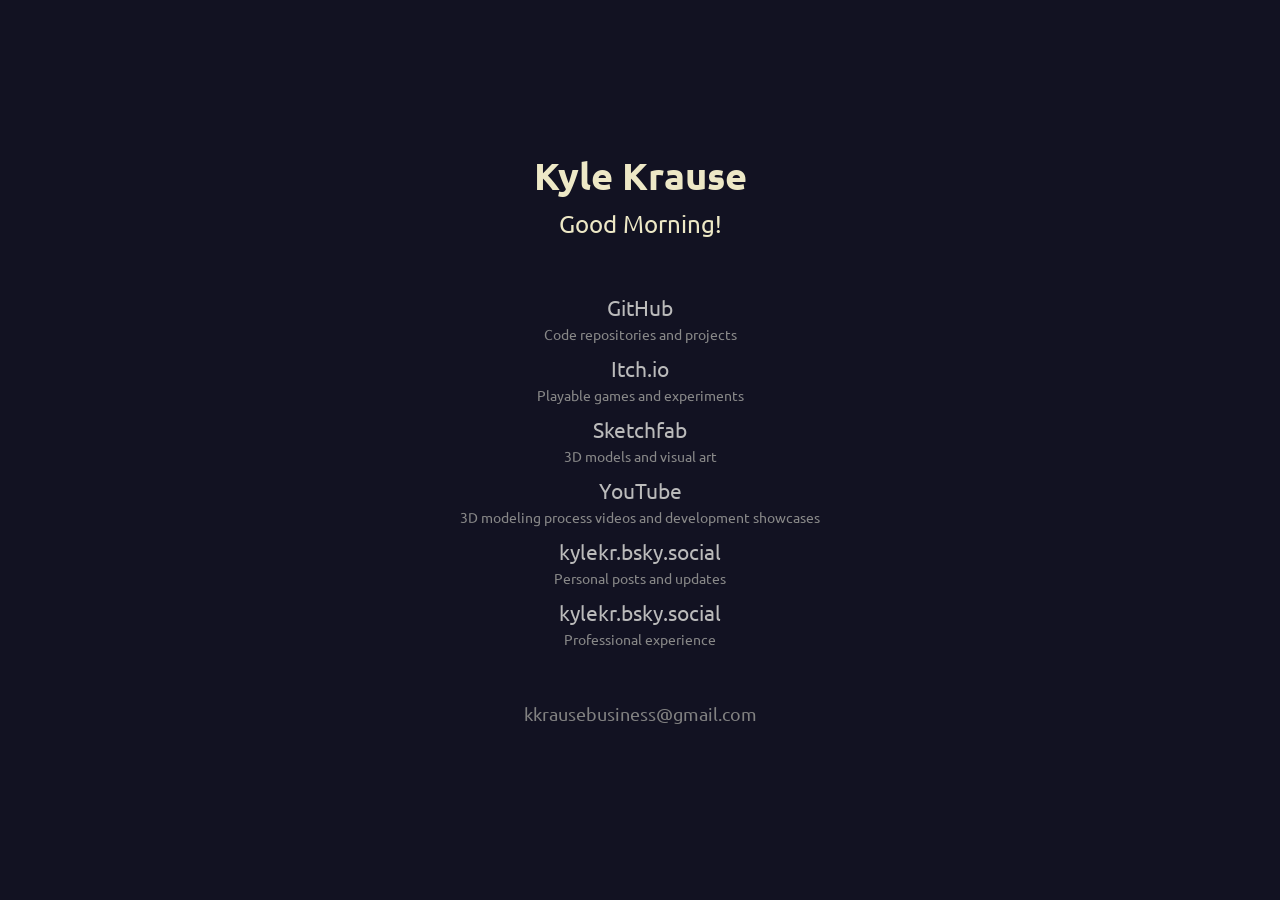
==== index.html @ 71318071 "add linkedin" ====
<!DOCTYPE html>
<html lang="en">
<head>
    <meta charset="UTF-8">
    <meta name="viewport" content="width=device-width, initial-scale=1.0">
    <title>Kyle Krause - Website</title>
    <link href="https://fonts.googleapis.com/css2?family=Ubuntu:wght@400;700&display=swap" rel="stylesheet">
    <link rel="stylesheet" href="styles.css">
</head>
<body>
    <div class="container">
        <h2 id="title">Kyle Krause</h2>
        <div id="greeting"></div>
        <ul class="social-links">
            <li>
                <a href="https://github.com/kylekrause3" target="_blank">GitHub</a>
                <p class="link-desc">Code repositories and projects</p>
            </li>
            <li>
                <a href="https://kylekrause3.itch.io/" target="_blank">Itch.io</a>
                <p class="link-desc">Playable games and experiments</p>
            </li>
            <li>
                <a href="https://sketchfab.com/kyle.kr" target="_blank">Sketchfab</a>
                <p class="link-desc">3D models and visual art</p>
            </li>
            <li>
                <a href="https://www.youtube.com/@kylekrausepublic" target="_blank">YouTube</a>
                <p class="link-desc">3D modeling process videos and development showcases</p>
            </li>
            <li>
                <a href="https://bsky.app/profile/kylekr.bsky.social" target="_blank">kylekr.bsky.social</a>
                <p class="link-desc">Personal posts and updates</p>
            </li>
            <li>
                <a href="https://www.linkedin.com/in/kyle-k-688806226/" target="_blank">kylekr.bsky.social</a>
                <p class="link-desc">Professional experience</p>
            </li>
        </ul>
        <ul class="contact-info">
            <li><a class="email-link" href="mailto:kkrausebusiness@gmail.com">kkrausebusiness@gmail.com</a></li>
        </ul>
    </div>
    <script src="script.js"></script>
    <!-- TODO: michigan SVG -->
</body>
</html>
---- styles.css ----
@import url('https://fonts.googleapis.com/css2?family=Ubuntu:wght@400;700&display=swap');

body, html {
    margin: 0;
    padding: 0;
    width: 100%;
    height: 100%;
    font-family: 'Ubuntu', sans-serif;
}

body {
    background-color: #121222;
    color: #ede8c6;
    display: flex;
    justify-content: center;
    align-items: center;
    text-align: center;
}

ul {
    margin-top: 55px;
    margin-bottom: 55px;
}

.container {
    width: 90%;
    max-width: 800px; 
}

.social-links {
  list-style: none;
  padding: 0;
}

.social-links li {
  margin-bottom: 10px;
}

.social-links a {
  text-decoration: none;
  color: #bbb;
  font-size: 1.3rem;
  transition: color 0.3s ease;
}

.social-links a:hover {
  color: #5a5ad7;
}

.contact-info {
  list-style: none;
  margin-top: 30px;
  padding:0;
}

.contact-info li {
  margin-bottom: 5px; 
}

.contact-info a{
  text-decoration: none;
  color: #818181;
  font-size: 1.1rem;
  transition: color 0.3s ease;
}

#title {
    font-size: 2.4rem;
    margin-bottom: 10px;
}

#greeting {
    font-size: 1.5rem;
    margin-bottom: 25px;
}

.link-desc {
    color: #888;
    font-size: 0.9rem;
    margin: 4px 0 12px;
}
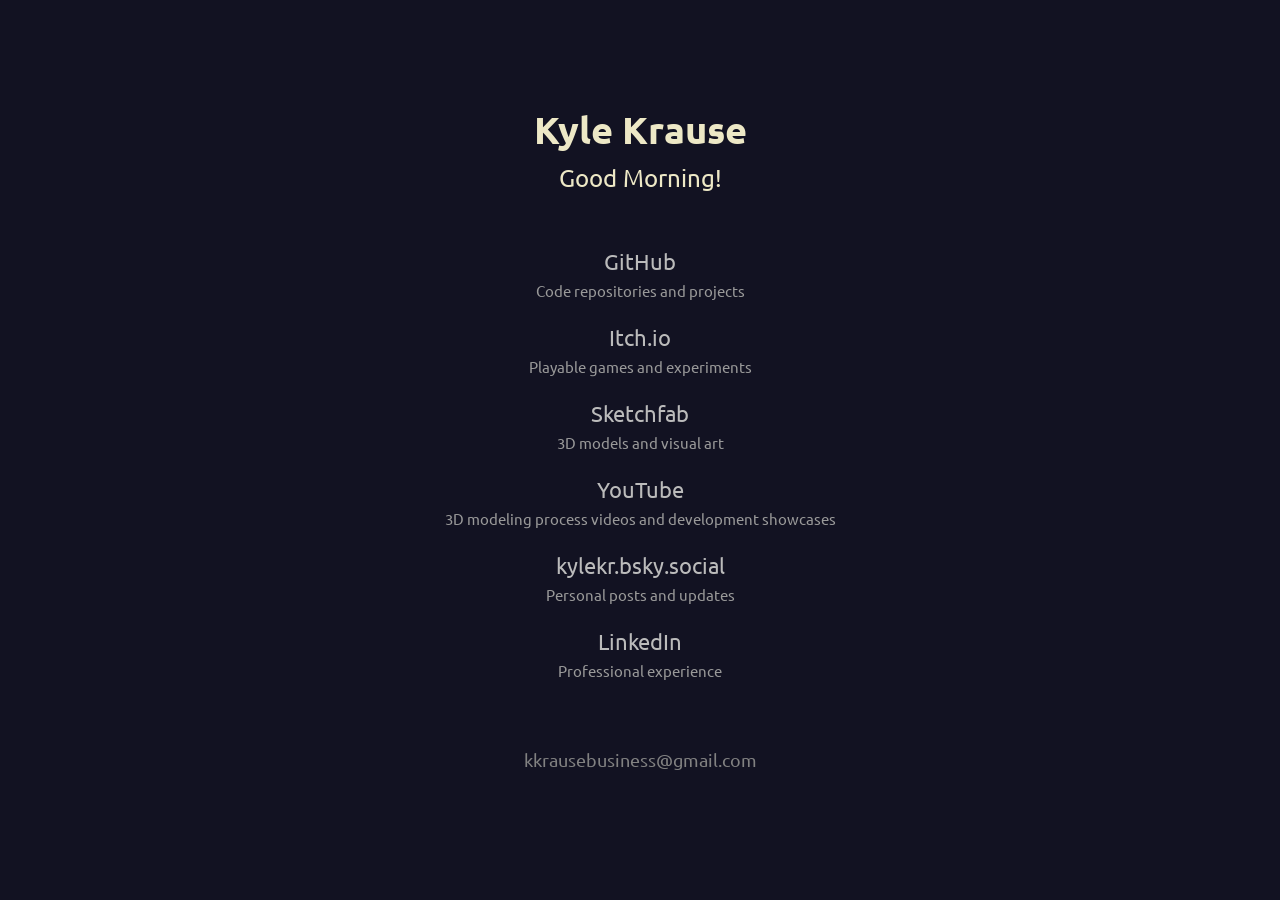
==== commit 0cb96ade: "new changes" ====
--- a/index.html
+++ b/index.html
@@ -13,28 +13,34 @@
         <div id="greeting"></div>
         <ul class="social-links">
             <li>
-                <a href="https://github.com/kylekrause3" target="_blank">GitHub</a>
+                <a href="https://github.com/kylekrause3" target="_blank">GitHub<br>
                 <p class="link-desc">Code repositories and projects</p>
+                </a>
             </li>
             <li>
-                <a href="https://kylekrause3.itch.io/" target="_blank">Itch.io</a>
+                <a href="https://kylekrause3.itch.io/" target="_blank">Itch.io<br>
                 <p class="link-desc">Playable games and experiments</p>
+                </a>
             </li>
             <li>
-                <a href="https://sketchfab.com/kyle.kr" target="_blank">Sketchfab</a>
+                <a href="https://sketchfab.com/kyle.kr" target="_blank">Sketchfab<br>
                 <p class="link-desc">3D models and visual art</p>
+                </a>
             </li>
             <li>
-                <a href="https://www.youtube.com/@kylekrausepublic" target="_blank">YouTube</a>
+                <a href="https://www.youtube.com/@kylekrausepublic" target="_blank">YouTube<br>
                 <p class="link-desc">3D modeling process videos and development showcases</p>
+                </a>
             </li>
             <li>
-                <a href="https://bsky.app/profile/kylekr.bsky.social" target="_blank">kylekr.bsky.social</a>
+                <a href="https://bsky.app/profile/kylekr.bsky.social" target="_blank">kylekr.bsky.social<br>
                 <p class="link-desc">Personal posts and updates</p>
+                </a>
             </li>
             <li>
-                <a href="https://www.linkedin.com/in/kyle-k-688806226/" target="_blank">kylekr.bsky.social</a>
+                <a href="https://www.linkedin.com/in/kyle-k-688806226/" target="_blank">LinkedIn<br>
                 <p class="link-desc">Professional experience</p>
+                </a>
             </li>
         </ul>
         <ul class="contact-info">
--- a/styles.css
+++ b/styles.css
@@ -1,82 +1,83 @@
-@import url('https://fonts.googleapis.com/css2?family=Ubuntu:wght@400;700&display=swap');
-
-body, html {
-    margin: 0;
-    padding: 0;
-    width: 100%;
-    height: 100%;
-    font-family: 'Ubuntu', sans-serif;
-}
-
-body {
-    background-color: #121222;
-    color: #ede8c6;
-    display: flex;
-    justify-content: center;
-    align-items: center;
-    text-align: center;
-}
-
-ul {
-    margin-top: 55px;
-    margin-bottom: 55px;
-}
-
-.container {
-    width: 90%;
-    max-width: 800px; 
-}
-
-.social-links {
-  list-style: none;
-  padding: 0;
-}
-
-.social-links li {
-  margin-bottom: 10px;
-}
-
-.social-links a {
-  text-decoration: none;
-  color: #bbb;
-  font-size: 1.3rem;
-  transition: color 0.3s ease;
-}
-
-.social-links a:hover {
-  color: #5a5ad7;
-}
-
-.contact-info {
-  list-style: none;
-  margin-top: 30px;
-  padding:0;
-}
-
-.contact-info li {
-  margin-bottom: 5px; 
-}
-
-.contact-info a{
-  text-decoration: none;
-  color: #818181;
-  font-size: 1.1rem;
-  transition: color 0.3s ease;
-}
-
-#title {
-    font-size: 2.4rem;
-    margin-bottom: 10px;
-}
-
-#greeting {
-    font-size: 1.5rem;
-    margin-bottom: 25px;
-}
-
-.link-desc {
-    color: #888;
-    font-size: 0.9rem;
-    margin: 4px 0 12px;
-}
-
+@import url('https://fonts.googleapis.com/css2?family=Ubuntu:wght@400;700&display=swap');
+
+body, html {
+    margin: 0;
+    padding: 0;
+    width: 100%;
+    height: 100%;
+    font-family: 'Ubuntu', sans-serif;
+}
+
+body {
+    background-color: #121222;
+    color: #ede8c6;
+    display: flex;
+    justify-content: center;
+    align-items: center;
+    text-align: center;
+}
+
+ul {
+    margin-top: 55px;
+    margin-bottom: 55px;
+}
+
+.container {
+    width: 90%;
+    max-width: 800px; 
+}
+
+.social-links {
+  list-style: none;
+  padding: 0;
+}
+
+.social-links li {
+  margin-bottom: 10px;
+}
+
+.social-links a {
+  text-decoration: none;
+  color: #bbb;
+  font-size: 1.4rem;
+  transition: color 0.3s ease;
+}
+
+.social-links a:hover {
+  color: #5a5ad7;
+}
+
+.contact-info {
+  list-style: none;
+  margin-top: 30px;
+  padding:0;
+}
+
+.contact-info li {
+  margin-bottom: 5px; 
+}
+
+.contact-info a{
+  text-decoration: none;
+  color: #818181;
+  font-size: 1.1rem;
+  transition: color 0.3s ease;
+}
+
+#title {
+    font-size: 2.4rem;
+    margin-bottom: 10px;
+}
+
+#greeting {
+    font-size: 1.5rem;
+    margin-bottom: 25px;
+}
+
+.link-desc {
+    color: #999999;
+    font-size: 0.95rem;
+    margin: 4px 0 14px;
+    display: inline-block;
+}
+
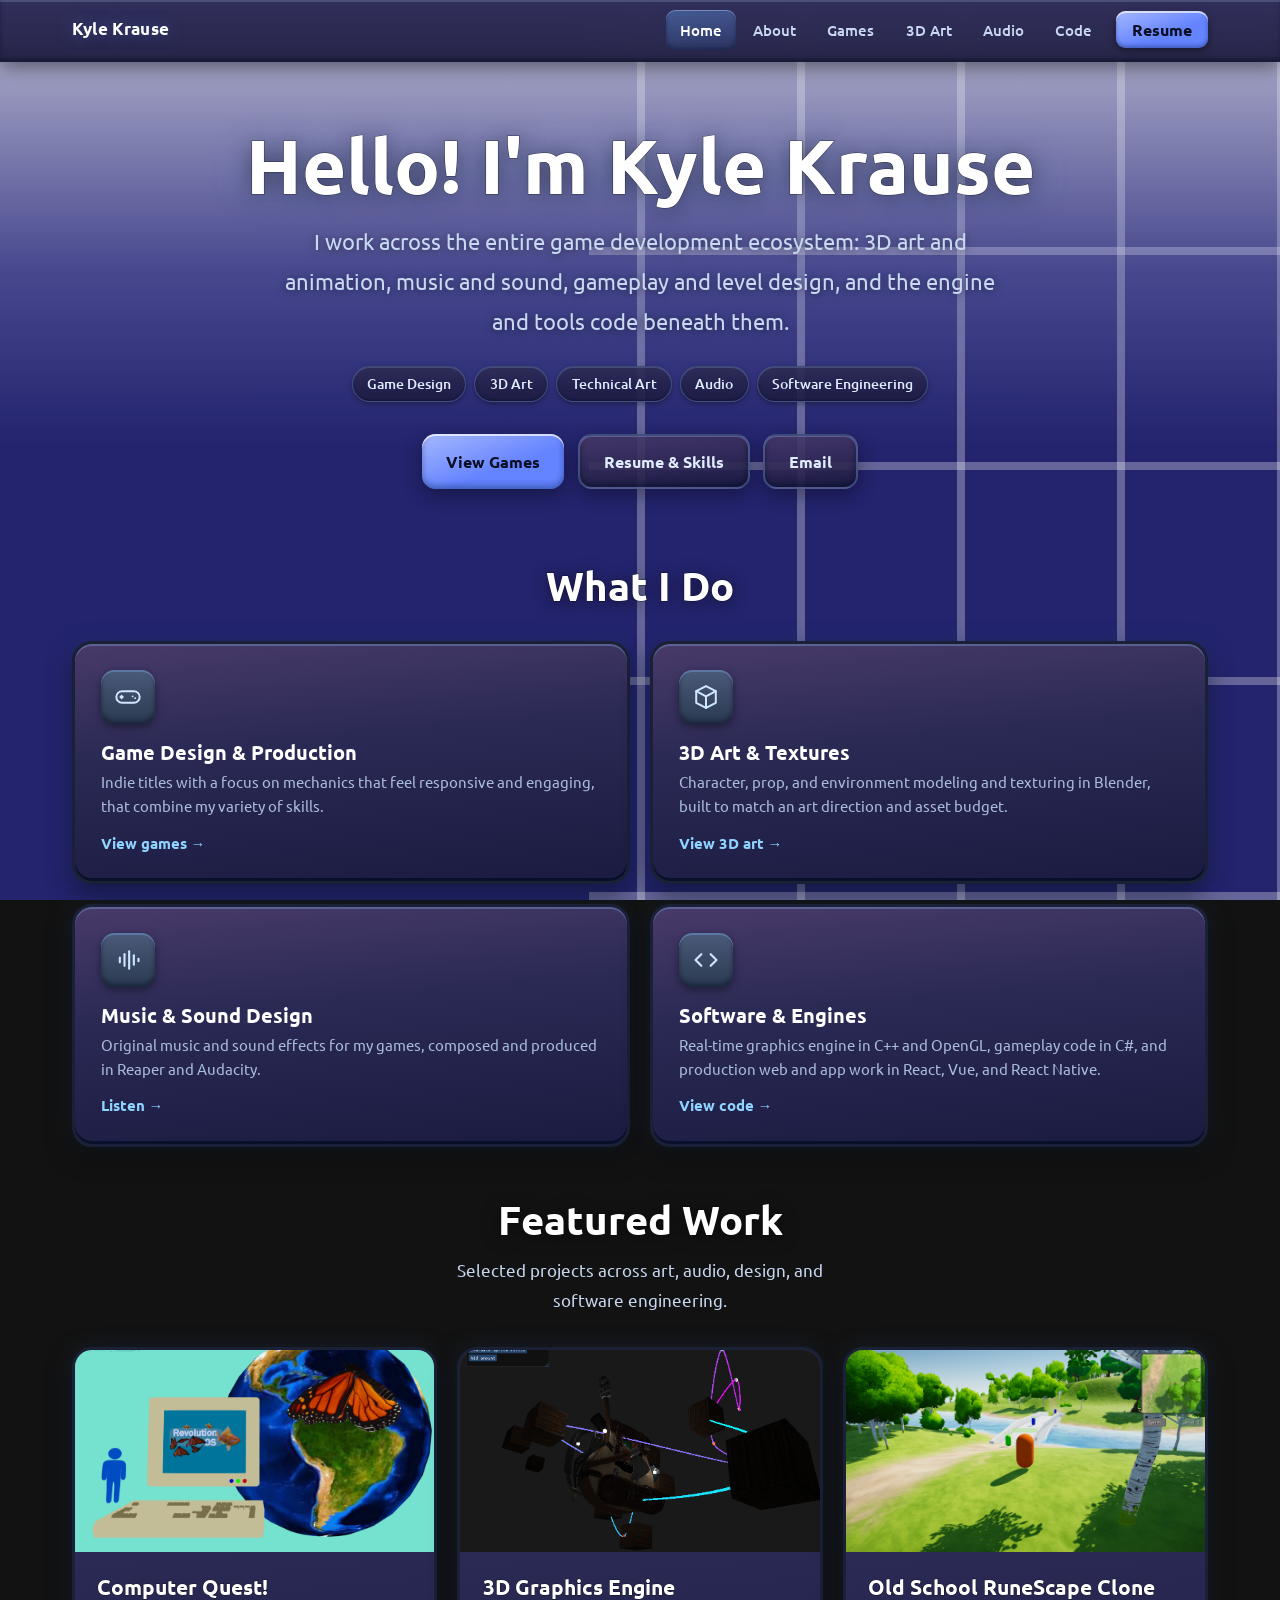
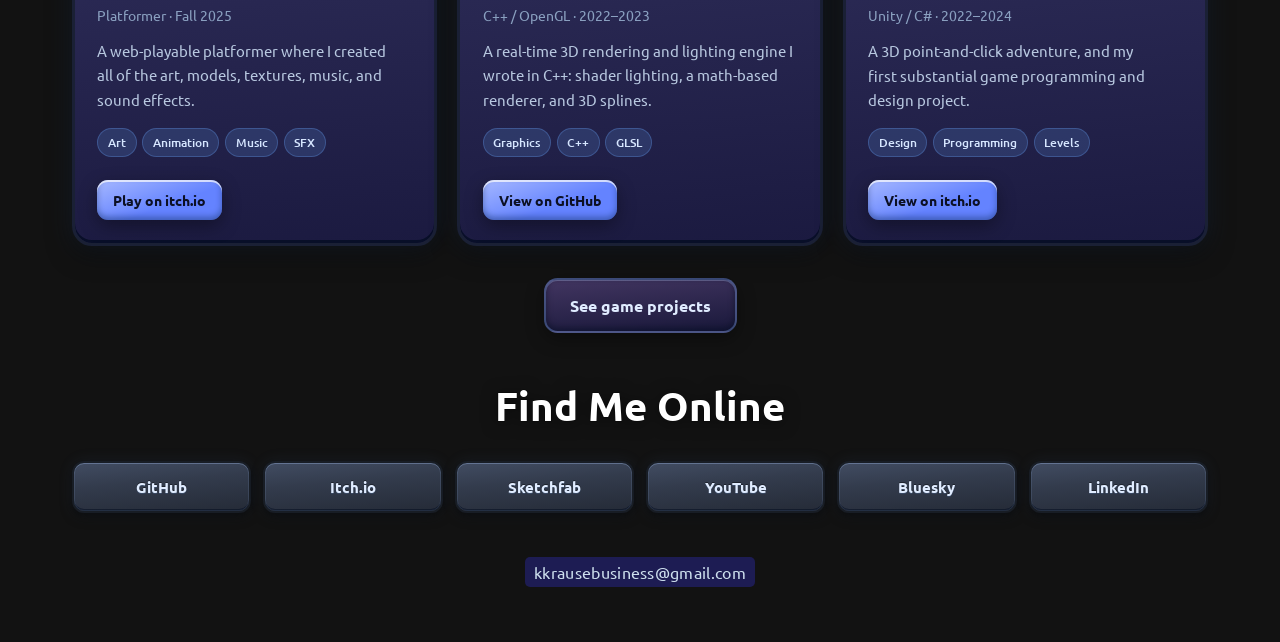
==== commit 004094ab: "import new website" ====
--- a/index.html
+++ b/index.html
@@ -3,51 +3,304 @@
 <head>
     <meta charset="UTF-8">
     <meta name="viewport" content="width=device-width, initial-scale=1.0">
-    <title>Kyle Krause - Website</title>
-    <link href="https://fonts.googleapis.com/css2?family=Ubuntu:wght@400;700&display=swap" rel="stylesheet">
-    <link rel="stylesheet" href="styles.css">
+
+    <!-- SEO & Social -->
+    <meta name="description" content="Kyle Krause: Game Developer & Designer. Real-time 3D, game design, 3D art &amp; textures, game audio, and software/engine engineering.">
+    <meta name="author" content="Kyle Krause">
+    <meta name="keywords" content="game developer, game designer, 3D artist, technical artist, game audio, software engineer, Unity, Unreal, Blender, portfolio">
+
+    <!-- Open Graph / Social Media -->
+    <meta property="og:type" content="website">
+    <meta property="og:title" content="Kyle Krause - Game Developer & Designer">
+    <meta property="og:description" content="Real-time 3D, game design, 3D art, game audio, and engine/tools engineering.">
+    <!-- <meta property="og:image" content="assets/images/og-image.png"> -->
+
+    <!-- Theme & Mobile -->
+    <meta name="theme-color" content="#23236e">
+    <meta name="color-scheme" content="dark">
+    <meta name="apple-mobile-web-app-capable" content="yes">
+    <meta name="apple-mobile-web-app-status-bar-style" content="black-translucent">
+
+    <title>Kyle Krause, Game Developer and Designer</title>
+
+    <link rel="preconnect" href="https://fonts.googleapis.com">
+    <link rel="preconnect" href="https://fonts.gstatic.com" crossorigin>
+    <link rel="stylesheet" href="https://fonts.googleapis.com/css2?family=Ubuntu:wght@400;500;700&display=swap">
+
+    <link rel="stylesheet" href="css/reset.css">
+    <link rel="stylesheet" href="css/background.css">
+    <link rel="stylesheet" href="css/main.css">
+
+    <!-- Components -->
+    <link rel="stylesheet" href="components/site-nav/site-nav.css">
+    <link rel="stylesheet" href="components/hero/hero.css">
+    <link rel="stylesheet" href="components/card/card.css">
+    <link rel="stylesheet" href="components/gallery/gallery.css">
+    <link rel="stylesheet" href="components/main-panel/main-panel.css">
+    <link rel="stylesheet" href="components/social-links/social-links.css">
+
+    <!-- Favicon (add your favicon files) -->
+    <!-- <link rel="icon" href="assets/images/favicon.svg" type="image/svg+xml"> -->
 </head>
 <body>
-    <div class="container">
-        <h2 id="title">Kyle Krause</h2>
-        <div id="greeting"></div>
-        <ul class="social-links">
-            <li>
-                <a href="https://github.com/kylekrause3" target="_blank">GitHub<br>
-                <p class="link-desc">Code repositories and projects</p>
-                </a>
-            </li>
-            <li>
-                <a href="https://kylekrause3.itch.io/" target="_blank">Itch.io<br>
-                <p class="link-desc">Playable games and experiments</p>
-                </a>
-            </li>
-            <li>
-                <a href="https://sketchfab.com/kyle.kr" target="_blank">Sketchfab<br>
-                <p class="link-desc">3D models and visual art</p>
-                </a>
-            </li>
-            <li>
-                <a href="https://www.youtube.com/@kylekrausepublic" target="_blank">YouTube<br>
-                <p class="link-desc">3D modeling process videos and development showcases</p>
-                </a>
-            </li>
-            <li>
-                <a href="https://bsky.app/profile/kylekr.bsky.social" target="_blank">kylekr.bsky.social<br>
-                <p class="link-desc">Personal posts and updates</p>
-                </a>
-            </li>
-            <li>
-                <a href="https://www.linkedin.com/in/kyle-k-688806226/" target="_blank">LinkedIn<br>
-                <p class="link-desc">Professional experience</p>
-                </a>
-            </li>
-        </ul>
-        <ul class="contact-info">
-            <li><a class="email-link" href="mailto:kkrausebusiness@gmail.com">kkrausebusiness@gmail.com</a></li>
-        </ul>
+    <a href="#main-content" class="skip-link">Skip to main content</a>
+
+    <!-- 3D Grid Floor Background -->
+    <div class="background-container" aria-hidden="true">
+        <div class="grid-floor"></div>
+        <div class="sky-gradient"></div>
     </div>
-    <script src="script.js"></script>
-    <!-- TODO: michigan SVG -->
+
+    <!-- Shared navigation (injected by site-nav.js) -->
+    <div id="site-nav-root">
+        <noscript>
+            <nav class="site-nav" aria-label="Primary">
+                <div class="site-nav__inner">
+                    <a class="site-nav__brand" href="index.html">Kyle Krause</a>
+                    <ul class="site-nav__links">
+                        <li><a class="site-nav__link" href="about.html">About</a></li>
+                        <li><a class="site-nav__link" href="games.html">Games</a></li>
+                        <li><a class="site-nav__link" href="art.html">3D Art</a></li>
+                        <li><a class="site-nav__link" href="audio.html">Audio</a></li>
+                        <li><a class="site-nav__link" href="code.html">Code</a></li>
+                    </ul>
+                </div>
+            </nav>
+        </noscript>
+    </div>
+
+    <main id="main-content" class="content-wrapper">
+        <div class="container">
+
+            <!-- ============ HERO ============ -->
+            <section class="hero">
+                <!-- <span class="hero__eyebrow">Game Developer &amp; Designer</span> -->
+                <!-- <h1 class="hero__title">Hello! I'm <span class="hero__accent">Kyle Krause</span></h1> -->
+                <h1 class="hero__title">Hello! I'm Kyle Krause</h1>
+                <p class="hero__subtitle">
+                    I work across the entire game development ecosystem: 3D art and animation,
+                    music and sound, gameplay and level design, and the engine and
+                    tools code beneath them.
+                </p>
+                <div class="hero__roles">
+                    <span class="hero__role">Game Design</span>
+                    <span class="hero__role">3D Art</span>
+                    <span class="hero__role">Technical Art</span>
+                    <span class="hero__role">Audio</span>
+                    <span class="hero__role">Software Engineering</span>
+                </div>
+                <div class="hero__actions">
+                    <a class="btn btn--primary" href="games.html">View Games</a>
+                    <a class="btn btn--ghost" href="about.html#resume">Resume &amp; Skills</a>
+                    <a class="btn btn--ghost" href="mailto:kkrausebusiness@gmail.com">Email</a>
+                </div>
+            </section>
+
+            <!-- ============ WHAT I DO ============ -->
+            <section class="section" aria-labelledby="disciplines-heading">
+                <div class="section-header">
+                    <h2 id="disciplines-heading" class="section-header__title">What I Do</h2>
+                </div>
+
+                <div class="card-grid card-grid--2">
+                    <a class="card card--link discipline-card" href="games.html">
+                        <span class="discipline-card__icon" aria-hidden="true">
+                            <svg viewBox="0 0 24 24" fill="none" stroke="#cfe6ff" stroke-width="1.7" stroke-linecap="round" stroke-linejoin="round">
+                                <rect x="2" y="7" width="20" height="10" rx="5"/>
+                                <line x1="6.5" y1="11" x2="6.5" y2="13"/><line x1="5.5" y1="12" x2="7.5" y2="12"/>
+                                <circle cx="16" cy="11.5" r="0.8" fill="#cfe6ff" stroke="none"/>
+                                <circle cx="18.2" cy="13" r="0.8" fill="#cfe6ff" stroke="none"/>
+                            </svg>
+                        </span>
+                        <h3 class="discipline-card__title">Game Design &amp; Production</h3>
+                        <p class="discipline-card__desc">
+                            Indie titles with a focus on mechanics that feel
+                            responsive and engaging, that combine my variety of skills.
+                        </p>
+                        <span class="discipline-card__link">View games</span>
+                    </a>
+
+                    <a class="card card--link discipline-card" href="art.html">
+                        <span class="discipline-card__icon" aria-hidden="true">
+                            <svg viewBox="0 0 24 24" fill="none" stroke="#cfe6ff" stroke-width="1.7" stroke-linecap="round" stroke-linejoin="round">
+                                <path d="M12 2.6 20.4 7 20.4 17 12 21.4 3.6 17 3.6 7Z"/>
+                                <path d="M3.6 7 12 11.5 20.4 7"/>
+                                <line x1="12" y1="11.5" x2="12" y2="21.4"/>
+                            </svg>
+                        </span>
+                        <h3 class="discipline-card__title">3D Art &amp; Textures</h3>
+                        <p class="discipline-card__desc">
+                            Character, prop, and environment modeling and texturing in
+                            Blender, built to match an art direction and asset budget.
+                        </p>
+                        <span class="discipline-card__link">View 3D art</span>
+                    </a>
+
+                    <a class="card card--link discipline-card" href="audio.html">
+                        <span class="discipline-card__icon" aria-hidden="true">
+                            <svg viewBox="0 0 24 24" fill="none" stroke="#cfe6ff" stroke-width="1.8" stroke-linecap="round">
+                                <line x1="5" y1="10" x2="5" y2="14"/>
+                                <line x1="9" y1="7" x2="9" y2="17"/>
+                                <line x1="13" y1="4.5" x2="13" y2="19.5"/>
+                                <line x1="17" y1="8" x2="17" y2="16"/>
+                                <line x1="21" y1="11" x2="21" y2="13"/>
+                            </svg>
+                        </span>
+                        <h3 class="discipline-card__title">Music &amp; Sound Design</h3>
+                        <p class="discipline-card__desc">
+                            Original music and sound effects for my games, composed and
+                            produced in Reaper and Audacity.
+                        </p>
+                        <span class="discipline-card__link">Listen</span>
+                    </a>
+
+                    <a class="card card--link discipline-card" href="code.html">
+                        <span class="discipline-card__icon" aria-hidden="true">
+                            <svg viewBox="0 0 24 24" fill="none" stroke="#cfe6ff" stroke-width="1.8" stroke-linecap="round" stroke-linejoin="round">
+                                <polyline points="8 7 3 12 8 17"/>
+                                <polyline points="16 7 21 12 16 17"/>
+                            </svg>
+                        </span>
+                        <h3 class="discipline-card__title">Software &amp; Engines</h3>
+                        <p class="discipline-card__desc">
+                            Real-time graphics engine in C++ and OpenGL, gameplay code in C#,
+                            and production web and app work in React, Vue, and React Native.
+                        </p>
+                        <span class="discipline-card__link">View code</span>
+                    </a>
+                </div>
+            </section>
+
+            <!-- ============ FEATURED WORK ============ -->
+            <section class="section" aria-labelledby="featured-heading">
+                <div class="section-header">
+                    <h2 id="featured-heading" class="section-header__title">Featured Work</h2>
+                    <p class="section-header__subtitle">
+                        Selected projects across art, audio, design, and software engineering.
+                    </p>
+                </div>
+
+                <div class="card-grid card-grid--3">
+                    <!-- Computer Quest -->
+                    <article class="card">
+                        <div class="project-card__media">
+                            <img src="assets/images/games/computerquestmain.png" alt="Computer Quest gameplay screenshot" loading="lazy">
+                        </div>
+                        <div class="project-card__body">
+                            <h3 class="project-card__title">Computer Quest!</h3>
+                            <p class="project-card__meta">Platformer &middot; Fall 2025</p>
+                            <p class="project-card__desc">
+                                A web-playable platformer where I created all of the art, models,
+                                textures, music, and sound effects.
+                            </p>
+                            <div class="project-card__roles">
+                                <span class="project-card__role">Art</span>
+                                <span class="project-card__role">Animation</span>
+                                <span class="project-card__role">Music</span>
+                                <span class="project-card__role">SFX</span>
+                            </div>
+                            <div class="project-card__footer">
+                                <a class="btn btn--primary btn--sm" href="https://kylekrause3.itch.io/computer-quest" target="_blank" rel="noopener noreferrer">Play on itch.io</a>
+                            </div>
+                        </div>
+                    </article>
+
+                    <!-- LearnOpenGL -->
+                    <article class="card">
+                        <div class="project-card__media">
+                            <img src="assets/images/learnopengl.png" alt="LearnOpenGL 3D engine render" loading="lazy">
+                        </div>
+                        <div class="project-card__body">
+                            <h3 class="project-card__title">3D Graphics Engine</h3>
+                            <p class="project-card__meta">C++ / OpenGL &middot; 2022&ndash;2023</p>
+                            <p class="project-card__desc">
+                                A real-time 3D rendering and lighting engine I wrote in C++:
+                                shader lighting, a math-based renderer, and 3D splines.
+                            </p>
+                            <div class="project-card__roles">
+                                <span class="project-card__role">Graphics</span>
+                                <span class="project-card__role">C++</span>
+                                <span class="project-card__role">GLSL</span>
+                            </div>
+                            <div class="project-card__footer">
+                                <a class="btn btn--primary btn--sm" href="https://github.com/kylekrause3/LearnOpenGL" target="_blank" rel="noopener noreferrer">View on GitHub</a>
+                            </div>
+                        </div>
+                    </article>
+
+                    <!-- OSRS Clone -->
+                    <article class="card">
+                        <div class="project-card__media">
+                            <img src="assets/images/games/osrsclone1.png" alt="Old School RuneScape clone screenshot" loading="lazy">
+                        </div>
+                        <div class="project-card__body">
+                            <h3 class="project-card__title">Old School RuneScape Clone</h3>
+                            <p class="project-card__meta">Unity / C# &middot; 2022&ndash;2024</p>
+                            <p class="project-card__desc">
+                                A 3D point-and-click adventure, and my first substantial
+                                game programming and design project.
+                            </p>
+                            <div class="project-card__roles">
+                                <span class="project-card__role">Design</span>
+                                <span class="project-card__role">Programming</span>
+                                <span class="project-card__role">Levels</span>
+                            </div>
+                            <div class="project-card__footer">
+                                <a class="btn btn--primary btn--sm" href="https://kylekrause3.itch.io/osrs-clone" target="_blank" rel="noopener noreferrer">View on itch.io</a>
+                            </div>
+                        </div>
+                    </article>
+                </div>
+
+                <div class="text-center mt-lg">
+                    <a class="btn btn--ghost" href="games.html">See game projects</a>
+                </div>
+            </section>
+
+            <!-- ============ CONNECT ============ -->
+            <section class="section" aria-labelledby="connect-heading">
+                <div class="section-header">
+                    <h2 id="connect-heading" class="section-header__title">Find Me Online</h2>
+                </div>
+                <nav aria-label="Social media links">
+                    <ul class="social-links">
+                        <li class="social-links__item">
+                            <a href="https://github.com/kylekrause3" target="_blank" rel="noopener noreferrer" class="social-links__button social-links__button--github">GitHub</a>
+                        </li>
+                        <li class="social-links__item">
+                            <a href="https://kylekrause3.itch.io/" target="_blank" rel="noopener noreferrer" class="social-links__button social-links__button--itch">Itch.io</a>
+                        </li>
+                        <li class="social-links__item">
+                            <a href="https://sketchfab.com/kyle.kr" target="_blank" rel="noopener noreferrer" class="social-links__button social-links__button--sketchfab">Sketchfab</a>
+                        </li>
+                        <li class="social-links__item">
+                            <a href="https://www.youtube.com/@kylekrausepublic" target="_blank" rel="noopener noreferrer" class="social-links__button social-links__button--youtube">YouTube</a>
+                        </li>
+                        <li class="social-links__item">
+                            <a href="https://bsky.app/profile/kylekr.bsky.social" target="_blank" rel="noopener noreferrer" class="social-links__button social-links__button--bluesky">Bluesky</a>
+                        </li>
+                        <li class="social-links__item">
+                            <a href="https://www.linkedin.com/in/kyle-k-688806226/" target="_blank" rel="noopener noreferrer" class="social-links__button social-links__button--linkedin">LinkedIn</a>
+                        </li>
+                    </ul>
+                </nav>
+            </section>
+        </div>
+
+        <!-- Footer -->
+        <footer class="site-footer">
+            <div class="container">
+                <ul class="site-footer__contact">
+                    <li><a href="mailto:kkrausebusiness@gmail.com" class="site-footer__link">kkrausebusiness@gmail.com</a></li>
+                </ul>
+            </div>
+        </footer>
+    </main>
+
+    <!-- Scripts -->
+    <script src="components/site-nav/site-nav.js" defer></script>
+    <script src="js/main.js" defer></script>
+    <script src="components/main-panel/main-panel.js" defer></script>
+    <script src="components/gallery/gallery.js" defer></script>
 </body>
 </html>
--- a/css/background.css
+++ b/css/background.css
@@ -0,0 +1,267 @@
+/**
+ * 3D Grid Floor Background Styles
+ * Vaporwave/Retrowave aesthetic with perspective grid
+ * 
+ * Uses CSS custom properties for easy theming
+ * Optimized for performance with GPU acceleration
+ */
+
+/* ============================================
+   Background Design Tokens
+   ============================================ */
+:root {
+    /* === Primary Background Colors === */
+    --bg-primary: rgb(35, 35, 110);
+    --bg-primary-rgb: 35, 35, 110;
+    
+    /* === Grid Colors === */
+    --grid-line-color: rgba(255, 255, 255, 0.3);
+    --grid-line-width-h: 8px;
+    --grid-line-width-v: 8px;
+    --grid-cell-width: 160px;
+    --grid-cell-height: 215px;
+    
+    /* === Sky/Atmosphere Colors === */
+    --sky-top: rgba(255, 255, 255, 0.7);
+    --sky-mid: rgba(155, 158, 217, 0.3);
+    --sky-fade: transparent;
+    
+    /* === Perspective Settings === */
+    --perspective-desktop: 800px;
+    --perspective-tablet: 600px;
+    --perspective-mobile: 500px;
+    
+    /* === Grid Transform Settings === */
+    --grid-rotate-x: 70deg;
+    --grid-translate-z: -1500px;
+    --grid-scale: 7;
+    --grid-width: 320%;
+    --grid-height: 300%;
+}
+
+/* ============================================
+   Background Container
+   ============================================ */
+.background-container {
+    position: fixed;
+    inset: 0; /* Shorthand for top/right/bottom/left: 0 */
+    overflow: hidden;
+    z-index: -1;
+    background: var(--bg-primary);
+    perspective: var(--perspective-desktop);
+    
+    /* GPU acceleration for smooth rendering */
+    transform: translateZ(0);
+    will-change: transform;
+}
+
+/* ============================================
+   3D Grid Floor
+   ============================================ */
+.grid-floor {
+    position: absolute;
+    bottom: 0;
+    left: 46%;
+    width: var(--grid-width);
+    height: var(--grid-height);
+    
+    /* Grid pattern using CSS gradients */
+    background-image: 
+        linear-gradient(to right, var(--grid-line-color) var(--grid-line-width-h), transparent var(--grid-line-width-h)),
+        linear-gradient(to top, var(--grid-line-color) var(--grid-line-width-v), transparent var(--grid-line-width-v));
+    background-size: var(--grid-cell-width) var(--grid-cell-height);
+    background-position: center bottom;
+    
+    /* 3D Transform perspective grid effect with animation */
+    transform-style: preserve-3d;
+    transform-origin: bottom center;
+    animation: gridMoveReverse 9s steps(210) infinite;
+    
+    /* GPU acceleration */
+    will-change: transform;
+    backface-visibility: hidden;
+}
+
+/* Grid movement animation - seamless loop */
+@keyframes gridMove {
+    from {
+        transform: 
+            translateX(-50%) 
+            rotateX(var(--grid-rotate-x)) 
+            translateZ(var(--grid-translate-z)) 
+            scale(var(--grid-scale));
+    }
+    to {
+        transform: 
+            translateX(calc(-50% + (var(--grid-cell-width) * var(--grid-scale)))) 
+            rotateX(var(--grid-rotate-x)) 
+            translateZ(var(--grid-translate-z)) 
+            scale(var(--grid-scale));
+    }
+}
+
+@keyframes gridMoveReverse {
+    from {
+        transform: 
+            translateX(calc(-50% + (var(--grid-cell-width) * var(--grid-scale)))) 
+            rotateX(var(--grid-rotate-x)) 
+            translateZ(var(--grid-translate-z)) 
+            scale(var(--grid-scale));
+    }
+    to {
+        transform: 
+            translateX(-50%) 
+            rotateX(var(--grid-rotate-x)) 
+            translateZ(var(--grid-translate-z)) 
+            scale(var(--grid-scale));
+    }
+}
+
+/* Fade grid lines as they go into distance (horizon effect) */
+.grid-floor::after {
+    content: '';
+    position: absolute;
+    top: 0;
+    left: 0;
+    right: 0;
+    height: 50%;
+    
+    background: linear-gradient(
+        to bottom, 
+        rgba(var(--bg-primary-rgb), 1) 10%,
+        rgba(var(--bg-primary-rgb), 0.6) 30%,
+        transparent 100%
+    );
+    
+    pointer-events: none;
+}
+
+/* ============================================
+   Sky Gradient Overlay
+   ============================================ */
+.sky-gradient {
+    position: absolute;
+    inset: 0;
+    
+    background: linear-gradient(
+        to bottom,
+        var(--sky-top) 0%,
+        var(--sky-mid) 30%,
+        var(--sky-fade) 50%
+    );
+    
+    pointer-events: none;
+    z-index: 1;
+}
+
+/* ============================================
+   Responsive Adjustments - Tablet
+   ============================================ */
+@media (max-width: 768px) {
+    :root {
+        /* --perspective-current: var(--perspective-tablet);
+        --grid-rotate-x: 78deg;
+        --grid-translate-z: -80px; 
+        --grid-scale: 1.8;*/
+        --grid-width: 320%;
+        --grid-height: 310%;
+        --grid-cell-width: 100px;
+        --grid-cell-height: 100px;
+        --grid-line-width-h: 5px;
+        --grid-line-width-v: 7px;
+    }
+    
+    /* .background-container {
+        perspective: var(--perspective-tablet);
+    } */
+    
+    /* .grid-floor {
+        width: 320%;
+        height: 75%;
+        background-size: 50px 50px;
+        transform: 
+            translateX(-50%) 
+            rotateX(78deg) 
+            translateZ(-80px) 
+            scale(1.8);
+    } */
+}
+
+/* ============================================
+   Responsive Adjustments - Mobile
+   ============================================ */
+@media (max-width: 480px) {
+    /* .background-container {
+        perspective: var(--perspective-mobile);
+    } */
+    
+    /* .grid-floor {
+        width: 350%;
+        height: 70%;
+        background-size: 40px 40px;
+        transform: 
+            translateX(-50%) 
+            rotateX(80deg) 
+            translateZ(-60px) 
+            scale(1.8);
+    } */
+    /* Shorter sky gradient on mobile for better content visibility */
+    /* .sky-gradient {
+        background: linear-gradient(
+            to bottom,
+            var(--sky-top) 0%,
+            var(--sky-mid) 20%,
+            var(--sky-fade) 45%
+        );
+    } */
+}
+
+/* ============================================
+   Accessibility - Reduced Motion
+   ============================================ */
+@media (prefers-reduced-motion: reduce) {
+    .background-container,
+    .grid-floor,
+    .sky-gradient {
+        /* Remove any potential animations */
+        animation: none !important;
+        transition: none !important;
+    }
+    
+    .grid-floor {
+        /* Simpler transform for reduced motion */
+        will-change: auto;
+        /* Reset background position when motion is disabled */
+        background-position: center bottom !important;
+    }
+}
+
+/* ============================================
+   High Contrast Mode Support
+   ============================================ */
+@media (prefers-contrast: high) {
+    :root {
+        --grid-line-color: rgba(255, 255, 255, 0.5);
+    }
+}
+
+/* ============================================
+   Optional: Grid Glow Effect (Uncomment to enable)
+   ============================================ */
+/*
+.grid-floor::before {
+    content: '';
+    position: absolute;
+    inset: 0;
+    
+    background-image: 
+        linear-gradient(to right, rgba(100, 200, 255, 0.6) 1px, transparent 1px),
+        linear-gradient(to bottom, rgba(100, 200, 255, 0.6) 1px, transparent 1px);
+    background-size: var(--grid-cell-width) var(--grid-cell-height);
+    background-position: center bottom;
+    
+    filter: blur(0.5px);
+    opacity: 0.7;
+    pointer-events: none;
+}
+*/
--- a/css/main.css
+++ b/css/main.css
@@ -0,0 +1,393 @@
+/**
+ * Main Layout and Content Styles
+ * 
+ * Central design token system for consistent theming
+ * All components should reference these variables
+ */
+
+/* ============================================
+   Design Tokens - Root Variables
+   ============================================ */
+:root {
+    /* === Color Palette === */
+    /* Primary brand colors */
+    --color-primary: #64c8ff;
+    --color-primary-rgb: 100, 200, 255;
+    --color-secondary: #1a1a2e;
+    --color-secondary-rgb: 26, 26, 46;
+    --color-accent: #ff6b9d;
+    --color-accent-rgb: 255, 107, 157;
+    
+    /* Background colors (synced with background.css) */
+    --color-bg-deep: rgb(35, 35, 110);
+    --color-bg-deep-rgb: 35, 35, 110;
+    
+    /* Text colors */
+    --color-text-primary: #ffffff;
+    --color-text-secondary: #c8d8f0;
+    --color-text-muted: #8aa0c0;
+    --color-text-dark: #0f0f1e;
+    
+    /* UI colors */
+    --color-surface: rgba(40, 50, 80, 0.9);
+    --color-surface-elevated: rgba(50, 65, 100, 0.95);
+    --color-border: rgba(100, 140, 200, 0.3);
+    --color-border-strong: rgba(100, 140, 200, 0.5);
+    
+    /* Semantic colors */
+    --color-success: #4ade80;
+    --color-warning: #fbbf24;
+    --color-error: #f87171;
+    --color-info: var(--color-primary);
+    
+    /* === Spacing Scale === */
+    --spacing-3xs: 0.125rem;  /* 2px */
+    --spacing-2xs: 0.25rem;   /* 4px */
+    --spacing-xs: 0.5rem;     /* 8px */
+    --spacing-sm: 1rem;       /* 16px */
+    --spacing-md: 1.5rem;     /* 24px */
+    --spacing-lg: 2rem;       /* 32px */
+    --spacing-xl: 3rem;       /* 48px */
+    --spacing-2xl: 4rem;      /* 64px */
+    --spacing-3xl: 6rem;      /* 96px */
+    
+    /* === Typography === */
+    --font-family-base: 'Ubuntu', -apple-system, BlinkMacSystemFont, 'Segoe UI', Roboto, sans-serif;
+    --font-family-heading: var(--font-family-base);
+    --font-family-mono: 'Ubuntu Mono', 'SF Mono', 'Consolas', monospace;
+    
+    /* Font sizes - fluid typography */
+    --font-size-xs: clamp(0.75rem, 1.5vw, 0.875rem);
+    --font-size-sm: clamp(0.875rem, 1.8vw, 1rem);
+    --font-size-base: clamp(1rem, 2vw, 1.125rem);
+    --font-size-lg: clamp(1.125rem, 2.5vw, 1.25rem);
+    --font-size-xl: clamp(1.25rem, 3vw, 1.5rem);
+    --font-size-2xl: clamp(1.5rem, 3.5vw, 2rem);
+    --font-size-3xl: clamp(2rem, 4vw, 2.5rem);
+    --font-size-4xl: clamp(2.5rem, 5vw, 3.5rem);
+    --font-size-5xl: clamp(3rem, 6vw, 4.5rem);
+    
+    /* Line heights */
+    --line-height-tight: 1.2;
+    --line-height-snug: 1.35;
+    --line-height-normal: 1.6;
+    --line-height-relaxed: 1.8;
+    
+    /* Font weights */
+    --font-weight-normal: 400;
+    --font-weight-medium: 500;
+    --font-weight-semibold: 600;
+    --font-weight-bold: 700;
+    
+    /* === Layout === */
+    --container-max-width: 1200px;
+    --container-padding: 2rem;
+    --content-max-width: 65ch; /* Optimal reading width */
+    
+    /* === Borders & Radius === */
+    --radius-sm: 0.375rem;
+    --radius-md: 0.75rem;
+    --radius-lg: 1rem;
+    --radius-xl: 1.5rem;
+    --radius-2xl: 2rem;
+    --radius-full: 9999px;
+    
+    /* === Shadows === */
+    --shadow-sm: 0 1px 2px rgba(0, 0, 0, 0.2);
+    --shadow-md: 0 4px 8px rgba(0, 0, 0, 0.25);
+    --shadow-lg: 0 8px 24px rgba(0, 0, 0, 0.3);
+    --shadow-xl: 0 16px 48px rgba(0, 0, 0, 0.4);
+    --shadow-glow: 0 0 20px rgba(var(--color-primary-rgb), 0.2);
+    
+    /* === Transitions === */
+    --transition-fast: 150ms ease;
+    --transition-normal: 250ms ease;
+    --transition-slow: 400ms ease;
+    --transition-bounce: 500ms cubic-bezier(0.34, 1.56, 0.64, 1);
+    
+    /* === Z-Index Scale === */
+    --z-behind: -1;
+    --z-base: 0;
+    --z-dropdown: 100;
+    --z-sticky: 200;
+    --z-overlay: 300;
+    --z-modal: 400;
+    --z-toast: 500;
+    --z-tooltip: 600;
+}
+
+/* ============================================
+   Content Wrapper
+   ============================================ */
+body {
+    font-family: var(--font-family-base);
+}
+
+.hero__title,
+.section-header__title,
+.feature__title,
+.main-panel__title,
+.project-card__title,
+.model__title {
+    -webkit-text-stroke: 1px rgba(0, 0, 0, 0.55);
+    paint-order: stroke fill;
+}
+
+.content-wrapper {
+    position: relative;
+    min-height: 100vh;
+    min-height: 100dvh; /* Dynamic viewport height for mobile */
+    display: flex;
+    flex-direction: column;
+    color: var(--color-text-primary);
+    padding: var(--spacing-lg) 0;
+    
+    /* Ensure content is above background */
+    z-index: var(--z-base);
+}
+
+/* ============================================
+   Container
+   ============================================ */
+.container {
+    width: 100%;
+    max-width: var(--container-max-width);
+    margin-inline: auto; /* Modern centering */
+    padding-inline: var(--container-padding);
+}
+
+/* Container variants */
+.container--narrow {
+    max-width: 800px;
+}
+
+.container--wide {
+    max-width: 1400px;
+}
+
+.container--full {
+    max-width: none;
+}
+
+/* ============================================
+   Typography
+   ============================================ */
+h1, h2, h3, h4, h5, h6 {
+    font-family: var(--font-family-heading);
+    color: var(--color-text-primary);
+    line-height: var(--line-height-tight);
+    text-wrap: balance; /* Better text wrapping */
+}
+
+h1 {
+    font-size: var(--font-size-4xl);
+    font-weight: var(--font-weight-bold);
+    margin-bottom: var(--spacing-lg);
+    text-shadow: 0 2px 10px rgba(0, 0, 0, 0.3);
+}
+
+h2 {
+    font-size: var(--font-size-3xl);
+    font-weight: var(--font-weight-semibold);
+    margin-bottom: var(--spacing-md);
+}
+
+h3 {
+    font-size: var(--font-size-2xl);
+    font-weight: var(--font-weight-medium);
+    margin-bottom: var(--spacing-sm);
+}
+
+h4 {
+    font-size: var(--font-size-xl);
+    font-weight: var(--font-weight-medium);
+    margin-bottom: var(--spacing-sm);
+}
+
+p {
+    font-size: var(--font-size-base);
+    line-height: var(--line-height-relaxed);
+    margin-bottom: var(--spacing-sm);
+    color: var(--color-text-secondary);
+}
+
+
+/* Links */
+a {
+    color: var(--color-primary);
+    transition: color var(--transition-fast);
+}
+
+a:hover {
+    color: var(--color-accent);
+}
+
+a:focus-visible {
+    outline: 2px solid var(--color-primary);
+    outline-offset: 2px;
+    border-radius: var(--radius-sm);
+}
+
+/* ============================================
+   Responsive Adjustments
+   ============================================ */
+@media (max-width: 768px) {
+    :root {
+        --container-padding: 1.5rem;
+        --spacing-xl: 2.5rem;
+        --spacing-2xl: 3rem;
+        --spacing-3xl: 4rem;
+    }
+}
+
+@media (max-width: 480px) {
+    :root {
+        --container-padding: 1rem;
+        --spacing-lg: 1.5rem;
+        --spacing-xl: 2rem;
+        --spacing-2xl: 2.5rem;
+        --spacing-3xl: 3rem;
+    }
+    
+    .content-wrapper {
+        padding: var(--spacing-md) 0;
+    }
+}
+
+/* ============================================
+   Utility Classes - Spacing
+   ============================================ */
+/* Margins */
+.mt-xs { margin-top: var(--spacing-xs); }
+.mt-sm { margin-top: var(--spacing-sm); }
+.mt-md { margin-top: var(--spacing-md); }
+.mt-lg { margin-top: var(--spacing-lg); }
+.mt-xl { margin-top: var(--spacing-xl); }
+
+.mb-xs { margin-bottom: var(--spacing-xs); }
+.mb-sm { margin-bottom: var(--spacing-sm); }
+.mb-md { margin-bottom: var(--spacing-md); }
+.mb-lg { margin-bottom: var(--spacing-lg); }
+.mb-xl { margin-bottom: var(--spacing-xl); }
+
+.my-xs { margin-block: var(--spacing-xs); }
+.my-sm { margin-block: var(--spacing-sm); }
+.my-md { margin-block: var(--spacing-md); }
+.my-lg { margin-block: var(--spacing-lg); }
+
+/* Padding */
+.pt-sm { padding-top: var(--spacing-sm); }
+.pt-md { padding-top: var(--spacing-md); }
+.pt-lg { padding-top: var(--spacing-lg); }
+
+.pb-sm { padding-bottom: var(--spacing-sm); }
+.pb-md { padding-bottom: var(--spacing-md); }
+.pb-lg { padding-bottom: var(--spacing-lg); }
+
+.py-xs { padding-block: var(--spacing-xs); }
+.py-sm { padding-block: var(--spacing-sm); }
+.py-md { padding-block: var(--spacing-md); }
+.py-lg { padding-block: var(--spacing-lg); }
+
+.px-sm { padding-inline: var(--spacing-sm); }
+.px-md { padding-inline: var(--spacing-md); }
+.px-lg { padding-inline: var(--spacing-lg); }
+
+/* ============================================
+   Utility Classes - Text
+   ============================================ */
+.text-center { text-align: center; }
+.text-left { text-align: left; }
+.text-right { text-align: right; }
+
+.text-primary { color: var(--color-text-primary); }
+.text-secondary { color: var(--color-text-secondary); }
+.text-muted { color: var(--color-text-muted); }
+.text-accent { color: var(--color-accent); }
+
+.text-sm { font-size: var(--font-size-sm); }
+.text-base { font-size: var(--font-size-base); }
+.text-lg { font-size: var(--font-size-lg); }
+.text-xl { font-size: var(--font-size-xl); }
+
+.font-normal { font-weight: var(--font-weight-normal); }
+.font-medium { font-weight: var(--font-weight-medium); }
+.font-semibold { font-weight: var(--font-weight-semibold); }
+.font-bold { font-weight: var(--font-weight-bold); }
+
+/* ============================================
+   Utility Classes - Layout
+   ============================================ */
+.flex { display: flex; }
+.flex-col { flex-direction: column; }
+.flex-wrap { flex-wrap: wrap; }
+.items-center { align-items: center; }
+.items-start { align-items: flex-start; }
+.items-end { align-items: flex-end; }
+.justify-center { justify-content: center; }
+.justify-between { justify-content: space-between; }
+.justify-around { justify-content: space-around; }
+
+.gap-xs { gap: var(--spacing-xs); }
+.gap-sm { gap: var(--spacing-sm); }
+.gap-md { gap: var(--spacing-md); }
+.gap-lg { gap: var(--spacing-lg); }
+
+.grid { display: grid; }
+.grid-cols-2 { grid-template-columns: repeat(2, 1fr); }
+.grid-cols-3 { grid-template-columns: repeat(3, 1fr); }
+.grid-cols-4 { grid-template-columns: repeat(4, 1fr); }
+
+@media (max-width: 768px) {
+    .md\:grid-cols-1 { grid-template-columns: 1fr; }
+    .md\:grid-cols-2 { grid-template-columns: repeat(2, 1fr); }
+}
+
+@media (max-width: 480px) {
+    .sm\:grid-cols-1 { grid-template-columns: 1fr; }
+}
+
+/* ============================================
+   Utility Classes - Display & Visibility
+   ============================================ */
+.hidden { display: none; }
+.block { display: block; }
+.inline-block { display: inline-block; }
+
+.sr-only {
+    position: absolute;
+    width: 1px;
+    height: 1px;
+    padding: 0;
+    margin: -1px;
+    overflow: hidden;
+    clip: rect(0, 0, 0, 0);
+    white-space: nowrap;
+    border: 0;
+}
+
+/* ============================================
+   Focus & Accessibility
+   ============================================ */
+:focus-visible {
+    outline: 2px solid var(--color-primary);
+    outline-offset: 2px;
+}
+
+/* Skip link for keyboard navigation */
+.skip-link {
+    position: absolute;
+    top: -100%;
+    left: 50%;
+    transform: translateX(-50%);
+    padding: var(--spacing-sm) var(--spacing-md);
+    background: var(--color-surface-elevated);
+    color: var(--color-text-primary);
+    border-radius: var(--radius-md);
+    z-index: var(--z-tooltip);
+    transition: top var(--transition-fast);
+}
+
+.skip-link:focus {
+    top: var(--spacing-sm);
+}
--- a/components/site-nav/site-nav.css
+++ b/components/site-nav/site-nav.css
@@ -0,0 +1,192 @@
+.site-nav {
+    position: sticky;
+    top: 0;
+    z-index: var(--z-sticky, 200);
+    width: 100%;
+    padding: 0.6rem 0;
+    background: linear-gradient(180deg, rgba(40, 38, 84, 0.94) 0%, rgba(24, 23, 58, 0.9) 100%);
+    backdrop-filter: blur(10px);
+    -webkit-backdrop-filter: blur(10px);
+    border-bottom: 2px solid rgba(20, 25, 50, 0.9);
+    box-shadow:
+        0 5px 18px rgba(0, 0, 0, 0.45),
+        inset 0 2px 0 rgba(180, 200, 240, 0.22),
+        inset 0 -2px 4px rgba(0, 10, 30, 0.4);
+}
+
+.site-nav__inner {
+    width: 100%;
+    max-width: var(--container-max-width, 1200px);
+    margin-inline: auto;
+    padding-inline: var(--container-padding, 2rem);
+    display: flex;
+    align-items: center;
+    justify-content: space-between;
+    gap: 1rem;
+}
+
+.site-nav__brand {
+    display: inline-flex;
+    align-items: center;
+    gap: 0.6rem;
+    font-weight: 700;
+    font-size: 1.05rem;
+    color: #ffffff;
+    text-shadow: 0 0 18px rgba(100, 160, 255, 0.35);
+    letter-spacing: 0.01em;
+    white-space: nowrap;
+}
+
+.site-nav__brand:hover { color: #ffffff; }
+
+.site-nav__brand-mark {
+    width: 36px;
+    height: 36px;
+    border-radius: 0.6rem;
+    display: grid;
+    place-items: center;
+    font-size: 0.95rem;
+    font-weight: 700;
+    color: #0c1024;
+    background: linear-gradient(160deg, #a6dcff 0%, #64c8ff 45%, #ff6b9d 130%);
+    box-shadow:
+        0 3px 8px rgba(0, 0, 0, 0.45),
+        inset 0 2px 0 rgba(255, 255, 255, 0.75),
+        inset 0 -3px 5px rgba(0, 20, 50, 0.45);
+}
+
+.site-nav__links {
+    display: flex;
+    align-items: center;
+    gap: 0.25rem;
+    list-style: none;
+    margin: 0;
+    padding: 0;
+}
+
+.site-nav__link {
+    display: inline-block;
+    padding: 0.5rem 0.85rem;
+    border-radius: 0.6rem;
+    color: #c8d8f0;
+    font-weight: 500;
+    font-size: 0.95rem;
+    text-decoration: none;
+    transition: color 0.18s ease, background 0.18s ease, transform 0.18s ease;
+}
+
+.site-nav__link:hover {
+    color: #ffffff;
+    background: rgba(100, 140, 200, 0.18);
+    transform: translateY(-1px);
+}
+
+.site-nav__link.is-active {
+    color: #ffffff;
+    background: linear-gradient(175deg, rgba(100, 160, 240, 0.4), rgba(50, 75, 140, 0.3));
+    box-shadow:
+        inset 0 1px 0 rgba(200, 220, 255, 0.4),
+        inset 0 -2px 4px rgba(0, 20, 50, 0.45);
+}
+
+.site-nav__cta {
+    margin-left: 0.4rem;
+    padding: 0.5rem 1rem;
+    border-radius: 0.6rem;
+    color: #0c1024;
+    font-weight: 700;
+    background: linear-gradient(160deg, #a6b8ff 0%, #6483ff 60%);
+    box-shadow:
+        0 3px 8px rgba(0, 0, 0, 0.4),
+        inset 0 2px 0 rgba(255, 255, 255, 0.65),
+        inset 0 -2px 4px rgba(0, 30, 70, 0.4);
+}
+
+.site-nav__cta:hover {
+    color: #0c1024;
+    transform: translateY(-1px);
+    filter: brightness(1.06);
+}
+
+.site-nav__toggle {
+    display: none;
+    width: 44px;
+    height: 44px;
+    border-radius: 0.6rem;
+    background: linear-gradient(180deg, rgba(58, 70, 105, 0.95), rgba(30, 36, 64, 0.95));
+    border: 1px solid rgba(20, 25, 50, 0.9);
+    box-shadow:
+        inset 0 1px 0 rgba(180, 200, 240, 0.3),
+        inset 0 -2px 4px rgba(0, 10, 30, 0.4);
+    position: relative;
+}
+
+.site-nav__toggle-bar,
+.site-nav__toggle-bar::before,
+.site-nav__toggle-bar::after {
+    content: '';
+    position: absolute;
+    left: 50%;
+    width: 20px;
+    height: 2px;
+    background: #e0ecff;
+    border-radius: 2px;
+    transform: translateX(-50%);
+    transition: transform 0.25s ease, opacity 0.2s ease;
+}
+
+.site-nav__toggle-bar { top: 50%; margin-top: -1px; }
+.site-nav__toggle-bar::before { top: -7px; }
+.site-nav__toggle-bar::after { top: 7px; }
+
+.site-nav__toggle[aria-expanded="true"] .site-nav__toggle-bar { background: transparent; }
+.site-nav__toggle[aria-expanded="true"] .site-nav__toggle-bar::before { transform: translateX(-50%) translateY(7px) rotate(45deg); }
+.site-nav__toggle[aria-expanded="true"] .site-nav__toggle-bar::after { transform: translateX(-50%) translateY(-7px) rotate(-45deg); }
+
+@media (max-width: 860px) {
+    .site-nav__toggle { display: block; }
+
+    .site-nav__links {
+        position: absolute;
+        top: calc(100% + 1px);
+        left: 0;
+        right: 0;
+        flex-direction: column;
+        align-items: stretch;
+        gap: 0.35rem;
+        padding: 1rem var(--container-padding, 1.5rem) 1.25rem;
+        background: linear-gradient(180deg, rgba(40, 38, 84, 0.98), rgba(20, 19, 50, 0.98));
+        border-bottom: 2px solid rgba(20, 25, 50, 0.9);
+        box-shadow: 0 16px 32px rgba(0, 0, 0, 0.5);
+        transform: translateY(-12px);
+        opacity: 0;
+        pointer-events: none;
+        transition: transform 0.22s ease, opacity 0.22s ease;
+    }
+
+    .site-nav__links.is-open {
+        transform: translateY(0);
+        opacity: 1;
+        pointer-events: auto;
+    }
+
+    .site-nav__link,
+    .site-nav__cta {
+        display: block;
+        width: 100%;
+        text-align: center;
+        padding-block: 0.85rem;
+        margin-left: 0;
+    }
+}
+
+@media (prefers-reduced-motion: reduce) {
+    .site-nav__link,
+    .site-nav__cta,
+    .site-nav__links,
+    .site-nav__toggle-bar,
+    .site-nav__toggle-bar::before,
+    .site-nav__toggle-bar::after {
+        transition: none;
+    }
+}
--- a/components/hero/hero.css
+++ b/components/hero/hero.css
@@ -0,0 +1,139 @@
+.hero {
+    position: relative;
+    text-align: center;
+    padding-block: var(--spacing-lg, 2rem) var(--spacing-md, 1.5rem);
+}
+
+.hero__eyebrow {
+    display: inline-block;
+    padding: 0.4rem 1rem;
+    margin-bottom: 1.1rem;
+    border-radius: var(--radius-full, 9999px);
+    font-size: 0.8rem;
+    font-weight: 700;
+    letter-spacing: 0.08em;
+    text-transform: uppercase;
+    color: #d6e6ff;
+    background: linear-gradient(180deg, rgba(58, 70, 105, 0.9), rgba(30, 36, 64, 0.9));
+    border: 1px solid rgba(120, 150, 200, 0.45);
+    box-shadow:
+        0 3px 8px rgba(0, 0, 0, 0.4),
+        inset 0 1px 0 rgba(200, 220, 255, 0.35),
+        inset 0 -2px 4px rgba(0, 10, 30, 0.4);
+}
+
+.hero__title {
+    font-size: clamp(2.6rem, 7vw, 4.75rem);
+    font-weight: 700;
+    line-height: 1.02;
+    margin: 0;
+    color: #ffffff;
+    text-shadow:
+        0 2px 24px rgba(0, 0, 0, 0.5),
+        0 0 40px rgba(100, 160, 255, 0.25);
+}
+
+.hero__title .hero__accent {
+    background: linear-gradient(110deg, #8ffffb 0%, #bd8aff 40%, #ff6b9d 110%);
+    -webkit-background-clip: text;
+    background-clip: text;
+    -webkit-text-fill-color: transparent;
+    color: transparent;
+}
+
+.hero__subtitle {
+    margin: 1.1rem auto 0;
+    max-width: 60ch;
+    font-size: clamp(1.05rem, 2.4vw, 1.4rem);
+    color: #c8d8f0;
+    text-shadow: 0 1px 8px rgba(0, 0, 0, 0.5);
+}
+
+.hero__roles {
+    display: flex;
+    flex-wrap: wrap;
+    justify-content: center;
+    gap: 0.5rem;
+    margin-top: 1.5rem;
+}
+
+.hero__role {
+    padding: 0.4rem 0.9rem;
+    border-radius: var(--radius-full, 9999px);
+    font-size: 0.85rem;
+    font-weight: 500;
+    color: #e0ecff;
+    background: linear-gradient(180deg, rgba(45, 44, 85, 0.9), rgba(27, 26, 64, 0.9));
+    border: 1px solid rgba(100, 140, 200, 0.4);
+    box-shadow:
+        0 2px 5px rgba(0, 0, 0, 0.35),
+        inset 0 1px 0 rgba(180, 200, 240, 0.2),
+        inset 0 -1px 2px rgba(0, 10, 30, 0.4);
+}
+
+.hero__actions {
+    display: flex;
+    flex-wrap: wrap;
+    justify-content: center;
+    gap: 0.85rem;
+    margin-top: 2rem;
+}
+
+.btn {
+    display: inline-flex;
+    align-items: center;
+    justify-content: center;
+    gap: 0.5rem;
+    padding: 0.8rem 1.5rem;
+    border-radius: 0.85rem;
+    font-weight: 700;
+    font-size: 1rem;
+    text-decoration: none;
+    cursor: pointer;
+    transition: transform 0.18s ease, box-shadow 0.18s ease, filter 0.18s ease;
+}
+
+.btn--primary {
+    color: #0c1024;
+    background: linear-gradient(160deg, #a6b8ff 0%, #6483ff 60%);
+    box-shadow:
+        0 6px 18px rgba(0, 0, 0, 0.35),
+        inset 0 2px 0 rgba(255, 255, 255, 0.7),
+        inset 0 -3px 6px rgba(0, 30, 70, 0.4);
+}
+
+.btn--primary:hover {
+    color: #0c1024;
+    transform: translateY(-2px);
+    filter: brightness(1.07);
+}
+
+.btn--ghost {
+    color: #e0ecff;
+    background: linear-gradient(175deg, rgba(72, 58, 106, 0.9), rgba(27, 26, 64, 0.9));
+    border: 2px solid rgba(100, 140, 200, 0.4);
+    box-shadow:
+        0 6px 18px rgba(0, 0, 0, 0.35),
+        inset 0 1px 0 rgba(180, 200, 240, 0.3),
+        inset 0 -3px 6px rgba(0, 10, 30, 0.5);
+}
+
+.btn--ghost:hover {
+    color: #ffffff;
+    transform: translateY(-2px);
+    border-color: rgba(143, 211, 255, 0.6);
+}
+
+.btn--sm {
+    padding: 0.55rem 1rem;
+    font-size: 0.9rem;
+    border-radius: 0.7rem;
+}
+
+.btn:active {
+    transform: translateY(1px);
+}
+
+@media (prefers-reduced-motion: reduce) {
+    .btn:hover { transform: none; }
+}
--- a/components/card/card.css
+++ b/components/card/card.css
@@ -0,0 +1,414 @@
+.section-header {
+    text-align: center;
+    max-width: 60ch;
+    margin: 0 auto var(--spacing-lg, 2rem);
+}
+
+.section-header__title {
+    font-size: clamp(1.75rem, 4vw, 2.5rem);
+    font-weight: 700;
+    color: #ffffff;
+    text-shadow: 0 2px 16px rgba(0, 0, 0, 0.5);
+    margin: 0;
+}
+
+.section-header__subtitle {
+    margin-top: 0.75rem;
+    color: #c8d8f0;
+    font-size: 1.05rem;
+}
+
+.section { margin-top: var(--spacing-xl, 3rem); }
+
+.card-grid {
+    display: grid;
+    gap: 1.25rem;
+}
+
+.card-grid--2 { grid-template-columns: repeat(2, 1fr); }
+.card-grid--3 { grid-template-columns: repeat(3, 1fr); }
+.card-grid--auto { grid-template-columns: repeat(auto-fill, minmax(280px, 1fr)); }
+
+@media (max-width: 860px) {
+    .card-grid--2,
+    .card-grid--3 { grid-template-columns: 1fr; }
+}
+
+@media (min-width: 861px) and (max-width: 1040px) {
+    .card-grid--3 { grid-template-columns: repeat(2, 1fr); }
+}
+
+.card {
+    position: relative;
+    display: flex;
+    flex-direction: column;
+    border-radius: 1.25rem;
+    overflow: hidden;
+    background: linear-gradient(175deg, #483a6a 0%, #2b2a55 40%, #1b1a40 100%);
+    border: 3px solid #1a2035;
+    box-shadow:
+        0 0 25px rgba(80, 140, 220, 0.12),
+        0 8px 24px rgba(0, 0, 0, 0.5),
+        inset 0 2px 0 rgba(120, 150, 200, 0.45),
+        inset 0 -3px 0 rgba(0, 10, 30, 0.7);
+    transition: transform 0.25s ease, box-shadow 0.25s ease;
+}
+
+.card--link { cursor: pointer; }
+
+.card--link:hover {
+    transform: translateY(-4px);
+    box-shadow:
+        0 0 40px rgba(100, 180, 255, 0.22),
+        0 14px 34px rgba(0, 0, 0, 0.55),
+        inset 0 2px 0 rgba(150, 180, 230, 0.55),
+        inset 0 -3px 0 rgba(0, 10, 30, 0.7);
+}
+
+.discipline-card {
+    padding: 1.6rem;
+    text-align: left;
+}
+
+.discipline-card__icon {
+    width: 54px;
+    height: 54px;
+    border-radius: 0.85rem;
+    display: grid;
+    place-items: center;
+    margin-bottom: 1rem;
+    background: linear-gradient(180deg, #4a5a7a, #2a3a50);
+    box-shadow:
+        0 3px 8px rgba(0, 0, 0, 0.4),
+        inset 0 2px 0 rgba(120, 160, 220, 0.45),
+        inset 0 -3px 5px rgba(0, 10, 30, 0.45);
+}
+
+.discipline-card__icon svg {
+    width: 28px;
+    height: 28px;
+}
+
+.discipline-card__title {
+    font-size: 1.25rem;
+    font-weight: 700;
+    color: #ffffff;
+    margin: 0 0 0.4rem;
+}
+
+.discipline-card__desc {
+    color: #a8bcdc;
+    font-size: 0.95rem;
+    line-height: 1.55;
+    margin: 0 0 0.9rem;
+}
+
+.discipline-card__link {
+    font-weight: 700;
+    font-size: 0.92rem;
+    color: #8fd3ff;
+}
+
+.discipline-card__link::after { content: ' \2192'; }
+
+.project-card__media {
+    position: relative;
+    aspect-ratio: 16 / 9;
+    background: linear-gradient(135deg, #2b2a55 0%, #1b1a40 100%);
+    overflow: hidden;
+}
+
+.project-card__media img {
+    width: 100%;
+    height: 100%;
+    object-fit: cover;
+}
+
+.project-card__badge {
+    position: absolute;
+    top: 0.75rem;
+    left: 0.75rem;
+    padding: 0.3rem 0.7rem;
+    border-radius: var(--radius-full, 9999px);
+    font-size: 0.75rem;
+    font-weight: 700;
+    letter-spacing: 0.03em;
+    color: #0c1024;
+    background: linear-gradient(160deg, #a6dcff, #64c8ff);
+    box-shadow: 0 2px 6px rgba(0, 0, 0, 0.4);
+}
+
+.project-card__body {
+    padding: 1.4rem;
+    display: flex;
+    flex-direction: column;
+    flex: 1;
+}
+
+.project-card__title {
+    font-size: 1.3rem;
+    font-weight: 700;
+    color: #ffffff;
+    margin: 0 0 0.2rem;
+}
+
+.project-card__meta {
+    font-size: 0.85rem;
+    color: #8aa0c0;
+    margin-bottom: 0.75rem;
+}
+
+.project-card__desc {
+    color: #b8c8e0;
+    font-size: 0.95rem;
+    line-height: 1.6;
+    margin: 0 0 1rem;
+}
+
+.project-card__roles {
+    display: flex;
+    flex-wrap: wrap;
+    gap: 0.35rem;
+    margin-bottom: 1rem;
+}
+
+.project-card__role {
+    font-size: 0.75rem;
+    font-weight: 500;
+    color: #d6e6ff;
+    padding: 0.25rem 0.6rem;
+    border-radius: var(--radius-full, 9999px);
+    background: rgba(100, 160, 240, 0.18);
+    border: 1px solid rgba(100, 160, 240, 0.3);
+}
+
+.project-card__footer {
+    margin-top: auto;
+    display: flex;
+    flex-wrap: wrap;
+    gap: 0.6rem;
+    padding-top: 0.4rem;
+}
+
+.tag-list {
+    display: flex;
+    flex-wrap: wrap;
+    gap: 0.45rem;
+    margin: 0;
+    padding: 0;
+    list-style: none;
+}
+
+.tag {
+    display: inline-block;
+    padding: 0.32rem 0.72rem;
+    border-radius: 0.55rem;
+    font-size: 0.9rem;
+    font-weight: 500;
+    color: #cfe0f8;
+    background: linear-gradient(180deg, rgba(54, 64, 96, 0.95), rgba(30, 30, 66, 0.95));
+    border: 1px solid rgba(20, 25, 50, 0.8);
+    box-shadow:
+        inset 0 1px 0 rgba(180, 200, 240, 0.18),
+        inset 0 -1px 2px rgba(0, 10, 30, 0.4);
+}
+
+.tag--accent {
+    color: #ffe0ec;
+    background: linear-gradient(180deg, rgba(120, 60, 90, 0.7), rgba(80, 35, 60, 0.7));
+    border-color: rgba(255, 107, 157, 0.4);
+}
+
+.skill-group { margin-bottom: 1.5rem; }
+.skill-group:last-child { margin-bottom: 0; }
+
+.skill-group__title {
+    font-size: 0.85rem;
+    font-weight: 700;
+    text-transform: uppercase;
+    letter-spacing: 0.08em;
+    color: #8fd3ff;
+    margin: 0 0 0.7rem;
+}
+
+.stat-row {
+    display: grid;
+    grid-template-columns: repeat(auto-fit, minmax(140px, 1fr));
+    gap: 1rem;
+    text-align: center;
+}
+
+.stat {
+    padding: 1.2rem 1rem;
+    border-radius: 1rem;
+    background: linear-gradient(180deg, rgba(10, 20, 40, 0.6), rgba(30, 45, 75, 0.4));
+    border: 2px solid rgba(0, 10, 30, 0.5);
+    box-shadow: inset 0 3px 6px rgba(0, 0, 0, 0.4);
+}
+
+.stat__num {
+    display: block;
+    font-size: 2rem;
+    font-weight: 700;
+    color: #8fd3ff;
+    line-height: 1;
+}
+
+.stat__label {
+    display: block;
+    margin-top: 0.4rem;
+    font-size: 0.85rem;
+    color: #a8bcdc;
+}
+
+.timeline {
+    position: relative;
+    margin: 0;
+    padding: 0 0 0 1.5rem;
+    list-style: none;
+    border-left: 2px solid rgba(100, 140, 200, 0.3);
+}
+
+.timeline__item {
+    position: relative;
+    padding-bottom: 1.75rem;
+}
+
+.timeline__item:last-child { padding-bottom: 0; }
+
+.timeline__item::before {
+    content: '';
+    position: absolute;
+    left: calc(-1.5rem - 7px);
+    top: 0.35rem;
+    width: 12px;
+    height: 12px;
+    border-radius: 50%;
+    background: #64c8ff;
+    box-shadow: 0 0 0 4px rgba(100, 200, 255, 0.18);
+}
+
+.timeline__role {
+    font-size: 1.1rem;
+    font-weight: 700;
+    color: #ffffff;
+    margin: 0;
+}
+
+.timeline__org {
+    color: #8fd3ff;
+    font-weight: 500;
+}
+
+.timeline__date {
+    display: block;
+    font-size: 0.85rem;
+    color: #8aa0c0;
+    margin: 0.15rem 0 0.6rem;
+}
+
+.timeline__desc {
+    color: #b8c8e0;
+    line-height: 1.6;
+    margin: 0 0 0.6rem;
+}
+
+.timeline__desc ul {
+    list-style: disc;
+    padding-left: 1.2rem;
+}
+
+.timeline__desc li { margin-bottom: 0.3rem; }
+
+.feature {
+
+    
+    gap: 1.75rem;
+    align-items: center;
+}
+
+.feature--forward {
+    display: grid;
+    grid-template-columns: minmax(0, 1.1fr) minmax(0, 1fr);
+}
+
+.feature--reverse {
+    display: grid;
+    grid-template-columns: minmax(0, 1fr) minmax(0, 1.1fr);
+}
+
+.feature--reverse .feature__media { 
+    order: 2; 
+}
+
+.feature__title {
+    font-size: clamp(1.4rem, 3vw, 1.9rem);
+    font-weight: 700;
+    color: #ffffff;
+    margin: 0 0 0.2rem;
+}
+
+.feature__meta {
+    color: #8aa0c0;
+    font-size: 0.9rem;
+    margin-bottom: 0.9rem;
+}
+
+.feature__desc {
+    color: #c2d2ea;
+    line-height: 1.65;
+    margin: 0 0 1rem;
+}
+
+.feature__actions {
+    display: flex;
+    flex-wrap: wrap;
+    gap: 0.6rem;
+    margin-top: 1.1rem;
+}
+
+@media (max-width: 860px) {
+    .feature {
+        grid-template-columns: 1fr;
+        gap: 1.25rem;
+    }
+    .feature--reverse .feature__media { order: 0; }
+}
+
+.role-breakdown {
+    display: grid;
+    grid-template-columns: repeat(auto-fit, minmax(130px, 1fr));
+    gap: 0.75rem;
+    margin: 1rem 0 0;
+    padding: 0;
+    list-style: none;
+}
+
+.role-breakdown__item {
+    padding: 0.8rem;
+    border-radius: 0.8rem;
+    background: linear-gradient(180deg, rgba(10, 20, 40, 0.55), rgba(30, 45, 75, 0.35));
+    border: 1px solid rgba(0, 10, 30, 0.5);
+    box-shadow: inset 0 2px 4px rgba(0, 0, 0, 0.35);
+}
+
+.role-breakdown__label {
+    display: block;
+    font-size: 0.72rem;
+    text-transform: uppercase;
+    letter-spacing: 0.06em;
+    color: #8fd3ff;
+    font-weight: 700;
+    margin-bottom: 0.2rem;
+}
+
+.role-breakdown__value {
+    font-size: 0.88rem;
+    color: #d2e0f4;
+}
+
+.lead {
+    font-size: 1.15rem;
+    line-height: 1.7;
+    color: #d2e0f4;
+}
--- a/components/gallery/gallery.css
+++ b/components/gallery/gallery.css
@@ -0,0 +1,271 @@
+.gallery {
+    display: grid;
+    grid-template-columns: repeat(auto-fill, minmax(220px, 1fr));
+    gap: 1rem;
+}
+
+.gallery--lg { grid-template-columns: repeat(auto-fill, minmax(300px, 1fr)); }
+
+.gallery__item {
+    position: relative;
+    aspect-ratio: 1 / 1;
+    padding: 0;
+    width: 100%;
+    border-radius: 1rem;
+    overflow: hidden;
+    border: 2px solid rgba(0, 10, 30, 0.6);
+    background: linear-gradient(135deg, #2b2a55, #1b1a40);
+    box-shadow:
+        0 6px 16px rgba(0, 0, 0, 0.45),
+        inset 0 1px 0 rgba(180, 200, 240, 0.18);
+    cursor: pointer;
+    transition: transform 0.22s ease, box-shadow 0.22s ease;
+}
+
+.gallery__item--wide {
+    aspect-ratio: 16 / 9;
+    grid-column: span 2;
+}
+
+@media (max-width: 600px) {
+    .gallery__item--wide { grid-column: span 1; }
+}
+
+.gallery__item:hover {
+    transform: translateY(-3px) scale(1.01);
+    box-shadow:
+        0 12px 28px rgba(0, 0, 0, 0.55),
+        0 0 24px rgba(100, 180, 255, 0.2);
+}
+
+.gallery__item img {
+    width: 100%;
+    height: 100%;
+    object-fit: cover;
+}
+
+.gallery__caption {
+    position: absolute;
+    inset: auto 0 0 0;
+    padding: 0.9rem 0.8rem 0.6rem;
+    font-size: 0.85rem;
+    font-weight: 500;
+    color: #fff;
+    background: linear-gradient(to top, rgba(8, 10, 26, 0.9), transparent);
+    text-shadow: 0 1px 4px rgba(0, 0, 0, 0.8);
+}
+
+/* Cohesive segmented grid: one framed panel with seamed tiles */
+.render-grid {
+    display: grid;
+    grid-template-columns: repeat(4, 1fr);
+    gap: 3px;
+    border-radius: 1rem;
+    overflow: hidden;
+    border: 3px solid #1a2035;
+    background: #141a2e;
+    box-shadow:
+        0 10px 30px rgba(0, 0, 0, 0.5),
+        inset 0 1px 0 rgba(180, 200, 240, 0.15);
+}
+
+@media (max-width: 860px) {
+    .render-grid { grid-template-columns: repeat(2, 1fr); }
+}
+
+.render-grid__item {
+    position: relative;
+    aspect-ratio: 1 / 1;
+    width: 100%;
+    padding: 0;
+    overflow: hidden;
+    cursor: pointer;
+    background: linear-gradient(135deg, #2b2a55, #1b1a40);
+    transition: filter 0.22s ease;
+}
+
+.render-grid__item img {
+    width: 100%;
+    height: 100%;
+    object-fit: cover;
+    display: block;
+    transition: transform 0.28s ease;
+}
+
+.render-grid__item:hover {
+    filter: brightness(1.08);
+    z-index: 2;
+}
+
+.render-grid__item:hover img { transform: scale(1.06); }
+
+.render-grid__item:focus-visible {
+    outline: 2px solid #8fd3ff;
+    outline-offset: -2px;
+    z-index: 3;
+}
+
+@media (prefers-reduced-motion: reduce) {
+    .render-grid__item img { transition: none; }
+    .render-grid__item:hover img { transform: none; }
+}
+
+.placeholder {
+    display: grid;
+    place-items: center;
+    width: 100%;
+    height: 100%;
+    text-align: center;
+    padding: 1rem;
+    color: #7d92b8;
+    background-image:
+        linear-gradient(135deg, rgba(100, 140, 200, 0.08) 25%, transparent 25%),
+        linear-gradient(225deg, rgba(100, 140, 200, 0.08) 25%, transparent 25%),
+        linear-gradient(45deg, rgba(100, 140, 200, 0.08) 25%, transparent 25%),
+        linear-gradient(315deg, rgba(100, 140, 200, 0.08) 25%, transparent 25%);
+    background-position: 12px 0, 12px 0, 0 0, 0 0;
+    background-size: 24px 24px;
+    background-repeat: repeat;
+}
+
+.placeholder__icon {
+    opacity: 0.7;
+    margin-bottom: 0.4rem;
+}
+
+.placeholder__icon svg {
+    width: 34px;
+    height: 34px;
+}
+
+.placeholder__label {
+    font-size: 0.8rem;
+    font-weight: 500;
+    letter-spacing: 0.03em;
+}
+
+.embed {
+    position: relative;
+    width: 100%;
+    aspect-ratio: 16 / 9;
+    border-radius: 1rem;
+    overflow: hidden;
+    border: 3px solid #1a2035;
+    background: #0c1024;
+    box-shadow:
+        0 8px 24px rgba(0, 0, 0, 0.5),
+        inset 0 1px 0 rgba(180, 200, 240, 0.15);
+}
+
+.embed--square { aspect-ratio: 1 / 1; }
+.embed--tall { aspect-ratio: 3 / 4; }
+
+.embed iframe,
+.embed img {
+    position: absolute;
+    inset: 0;
+    width: 100%;
+    height: 100%;
+    border: 0;
+}
+
+.embed img { object-fit: cover; }
+
+/* Sketchfab model cards on the 3D art page */
+.model-grid {
+    display: grid;
+    grid-template-columns: repeat(2, 1fr);
+    gap: 1.25rem;
+}
+
+@media (max-width: 860px) {
+    .model-grid { grid-template-columns: 1fr; }
+}
+
+.model__viewer {
+    position: relative;
+    aspect-ratio: 16 / 9;
+    background: #0c1024;
+    border-bottom: 3px solid #1a2035;
+}
+
+.model__viewer iframe {
+    position: absolute;
+    inset: 0;
+    width: 100%;
+    height: 100%;
+    border: 0;
+}
+
+.model__bar {
+    display: flex;
+    align-items: center;
+    justify-content: space-between;
+    gap: 1rem;
+    padding: 0.9rem 1.2rem;
+}
+
+.model__title {
+    font-size: 1.05rem;
+    font-weight: 700;
+    color: #ffffff;
+    margin: 0;
+}
+
+.lightbox {
+    position: fixed;
+    inset: 0;
+    z-index: var(--z-modal, 400);
+    display: flex;
+    align-items: center;
+    justify-content: center;
+    padding: 2rem;
+    background: rgba(6, 8, 20, 0.92);
+    backdrop-filter: blur(6px);
+    -webkit-backdrop-filter: blur(6px);
+    opacity: 0;
+    pointer-events: none;
+    transition: opacity 0.2s ease;
+}
+
+.lightbox.is-open {
+    opacity: 1;
+    pointer-events: auto;
+}
+
+.lightbox__img {
+    max-width: 92vw;
+    max-height: 82vh;
+    box-shadow: 0 20px 60px rgba(0, 0, 0, 0.7);
+    object-fit: contain;
+}
+
+.lightbox__caption {
+    position: absolute;
+    bottom: 1.5rem;
+    left: 0;
+    right: 0;
+    text-align: center;
+    color: #d6e6ff;
+    font-size: 0.95rem;
+}
+
+.lightbox__close {
+    position: absolute;
+    top: 1.2rem;
+    right: 1.4rem;
+    width: 44px;
+    height: 44px;
+    border-radius: 50%;
+    font-size: 1.4rem;
+    color: #fff;
+    background: rgba(40, 50, 80, 0.9);
+    border: 1px solid rgba(100, 140, 200, 0.4);
+}
+
+.lightbox__close:hover { background: rgba(60, 75, 110, 0.95); }
+
+@media (prefers-reduced-motion: reduce) {
+    .gallery__item:hover { transform: none; }
+    .lightbox { transition: none; }
+}
--- a/components/main-panel/main-panel.css
+++ b/components/main-panel/main-panel.css
@@ -0,0 +1,523 @@
+/**
+ * Main Panel Component
+ * Original Wii-inspired skeuomorphic content boxes (Dark Theme)
+ * 
+ * Design Language:
+ * - Chunky rounded corners with beveled edges
+ * - Prominent glossy highlights on dark surfaces
+ * - Deep shadows and raised plastic feel
+ * - Retro, tactile, "channel button" aesthetic
+ */
+
+/* ============================================
+   CSS Custom Properties for Panel Theming
+   ============================================ */
+.main-panel {
+    /* Panel Colors - Dark Theme */
+    --panel-bg-start: #483a6a;
+    --panel-bg-mid: #2b2a55;
+    --panel-bg-end: #1b1a40;
+    
+    /* Beveled edge colors */
+    --panel-bevel-light: rgba(120, 150, 200, 0.5);
+    --panel-bevel-dark: rgba(0, 10, 30, 0.7);
+    
+    /* Border and glow */
+    --panel-border-outer: #1a2035;
+    --panel-border-inner: rgba(100, 140, 200, 0.3);
+    --panel-shadow-outer: rgba(0, 0, 0, 0.5);
+    --panel-shadow-glow: rgba(80, 140, 220, 0.15);
+    
+    /* Glossy shine */
+    --panel-shine-start: rgba(180, 200, 240, 0.35);
+    --panel-shine-mid: rgba(140, 170, 220, 0.15);
+    --panel-shine-end: rgba(100, 140, 200, 0);
+    
+    /* Panel Dimensions */
+    --panel-radius: 1.5rem;
+    --panel-radius-inner: 1rem;
+    --panel-padding: 2rem;
+    --panel-shine-height: 50%;
+    --panel-border-width: 3px;
+    
+    /* Panel Text - Light for dark background */
+    --panel-text-color: #c8d8f0;
+    --panel-heading-color: #ffffff;
+    --panel-text-shadow: rgba(0, 0, 0, 0.5);
+    --panel-text-glow: rgba(100, 160, 255, 0.3);
+}
+
+/* ============================================
+   Main Panel Container
+   ============================================ */
+.main-panel {
+    position: relative;
+    width: 100%;
+    padding: var(--panel-padding);
+    
+    /* Chunky Wii-style rounded rectangle */
+    border-radius: var(--panel-radius);
+    
+    /* Rich gradient background - dark blue tones */
+    background: linear-gradient(
+        175deg,
+        var(--panel-bg-start) 0%,
+        var(--panel-bg-mid) 40%,
+        var(--panel-bg-end) 100%
+    );
+    
+    /* Layered shadows for that raised plastic "channel button" feel */
+    box-shadow:
+        /* Outer glow - subtle blue ambient */
+        0 0 25px var(--panel-shadow-glow),
+        /* Deep drop shadow */
+        0 8px 24px var(--panel-shadow-outer),
+        0 4px 8px rgba(0, 0, 0, 0.4),
+        /* TOP BEVEL - bright edge highlight */
+        inset 0 2px 0 var(--panel-bevel-light),
+        inset 0 1px 0 rgba(200, 220, 255, 0.2),
+        /* LEFT BEVEL - subtle side highlight */
+        inset 2px 0 0 rgba(100, 140, 200, 0.2),
+        /* BOTTOM BEVEL - dark edge for depth */
+        inset 0 -3px 0 var(--panel-bevel-dark),
+        inset 0 -1px 0 rgba(0, 0, 0, 0.5),
+        /* RIGHT BEVEL - subtle dark edge */
+        inset -2px 0 0 rgba(0, 20, 50, 0.3),
+        /* Inner ambient shadow */
+        inset 0 -8px 20px rgba(0, 10, 30, 0.3);
+    
+    /* Thick outer border - gives that chunky plastic rim */
+    border: var(--panel-border-width) solid var(--panel-border-outer);
+    
+    /* Inner border highlight via outline */
+    outline: 1px solid var(--panel-border-inner);
+    outline-offset: -4px;
+    
+    /* Typography */
+    color: var(--panel-text-color);
+    
+    /* Smooth transitions */
+    transition: transform 0.3s ease, box-shadow 0.3s ease;
+    
+    /* Ensure shine overlay is positioned correctly */
+    overflow: hidden;
+}
+
+/* ============================================
+   Glossy Shine Effect (Top Highlight)
+   ============================================ */
+.main-panel::before {
+    content: '';
+    position: absolute;
+    top: 0;
+    left: 0;
+    right: 0;
+    height: var(--panel-shine-height);
+    
+    /* Prominent Wii gloss - that signature plastic shine */
+    background: linear-gradient(
+        178deg,
+        var(--panel-shine-start) 0%,
+        var(--panel-shine-mid) 25%,
+        var(--panel-shine-end) 60%,
+        transparent 100%
+    );
+    
+    /* Curved shine shape - like light hitting curved plastic */
+    border-radius: var(--panel-radius) var(--panel-radius) 60% 60% / var(--panel-radius) var(--panel-radius) 40% 40%;
+    
+    pointer-events: none;
+    z-index: 1;
+}
+
+/* Secondary shine - adds that extra plastic gleam */
+.main-panel::after {
+    content: '';
+    position: absolute;
+    top: 4px;
+    left: 10%;
+    right: 10%;
+    height: 1px;
+    
+    /* Sharp highlight line at top edge */
+    background: linear-gradient(
+        90deg,
+        transparent 0%,
+        rgba(180, 210, 255, 0.4) 20%,
+        rgba(200, 225, 255, 0.5) 50%,
+        rgba(180, 210, 255, 0.4) 80%,
+        transparent 100%
+    );
+    
+    border-radius: 50%;
+    pointer-events: none;
+    z-index: 2;
+}
+
+/* ============================================
+   Panel Content Wrapper
+   ============================================ */
+.main-panel__content {
+    position: relative;
+    z-index: 2;
+}
+
+/* ============================================
+   Panel Header Area
+   ============================================ */
+.main-panel__header {
+    margin-bottom: 1.5rem;
+    text-align: center;
+}
+
+.main-panel__title {
+    font-size: clamp(1.5rem, 3vw, 2rem);
+    font-weight: 700;
+    color: var(--panel-heading-color);
+    /* Embossed text effect */
+    text-shadow: 
+        0 -1px 0 rgba(0, 0, 0, 0.5),
+        0 1px 0 rgba(150, 180, 220, 0.3),
+        0 0 20px var(--panel-text-glow);
+    margin: 0;
+    letter-spacing: 0.02em;
+}
+
+.main-panel__subtitle {
+    font-size: clamp(0.9rem, 2vw, 1.1rem);
+    color: #8aa0c0;
+    margin: 0.5rem 0 0 0;
+    font-weight: 400;
+    text-shadow: 0 1px 2px rgba(0, 0, 0, 0.4);
+}
+
+/* ============================================
+   Panel Body Content
+   ============================================ */
+.main-panel__body {
+    font-size: 1rem;
+    line-height: 1.7;
+}
+
+.main-panel__body p {
+    color: var(--panel-text-color);
+    margin-bottom: 1rem;
+    text-shadow: 0 1px 2px rgba(0, 0, 0, 0.3);
+}
+
+.main-panel__body p:last-child {
+    margin-bottom: 0;
+}
+
+/* ============================================
+   Panel Footer
+   ============================================ */
+.main-panel__footer {
+    margin-top: 1.5rem;
+    padding-top: 1rem;
+    border-top: 1px solid rgba(100, 140, 200, 0.2);
+}
+
+/* ============================================
+   Panel Modifiers / Variants
+   ============================================ */
+
+/* Compact variant - less padding */
+.main-panel--compact {
+    --panel-padding: 1.25rem;
+    --panel-radius: 1.25rem;
+}
+
+/* Large variant - more spacious */
+.main-panel--large {
+    --panel-padding: 2.5rem;
+    --panel-radius: 2rem;
+}
+
+@media (max-width: 765px) {
+    .main-panel--top {
+        margin-top: 50px;
+    }
+}
+
+/* Wii Blue Channel variant */
+.main-panel--blue {
+    --panel-bg-start: #3a5580;
+    --panel-bg-mid: #2a4268;
+    --panel-bg-end: #1a3050;
+    --panel-shadow-glow: rgba(80, 150, 255, 0.2);
+    --panel-bevel-light: rgba(100, 160, 240, 0.5);
+}
+
+/* Wii Green variant (Mii Channel style) */
+.main-panel--green {
+    --panel-bg-start: #3a6050;
+    --panel-bg-mid: #2a5040;
+    --panel-bg-end: #1a3828;
+    --panel-shadow-glow: rgba(80, 200, 130, 0.15);
+    --panel-bevel-light: rgba(100, 200, 150, 0.4);
+}
+
+/* Orange/Warm variant (Shop Channel style) */
+.main-panel--orange {
+    --panel-bg-start: #6a5040;
+    --panel-bg-mid: #5a4035;
+    --panel-bg-end: #3a2820;
+    --panel-shadow-glow: rgba(255, 150, 80, 0.15);
+    --panel-bevel-light: rgba(255, 180, 120, 0.4);
+}
+
+/* Elevated/floating variant - extra chunky */
+.main-panel--elevated {
+    box-shadow:
+        0 0 40px var(--panel-shadow-glow),
+        0 16px 40px var(--panel-shadow-outer),
+        0 6px 12px rgba(0, 0, 0, 0.5),
+        inset 0 3px 0 var(--panel-bevel-light),
+        inset 0 1px 0 rgba(200, 220, 255, 0.25),
+        inset 2px 0 0 rgba(100, 140, 200, 0.25),
+        inset 0 -4px 0 var(--panel-bevel-dark),
+        inset 0 -1px 0 rgba(0, 0, 0, 0.6),
+        inset -2px 0 0 rgba(0, 20, 50, 0.4),
+        inset 0 -10px 25px rgba(0, 10, 30, 0.35);
+}
+
+/* Interactive/clickable variant - Wii channel button feel */
+.main-panel--interactive {
+    cursor: pointer;
+}
+
+.main-panel--interactive:hover {
+    transform: translateY(-3px) scale(1.005);
+    box-shadow:
+        0 0 50px var(--panel-shadow-glow),
+        0 12px 32px var(--panel-shadow-outer),
+        0 6px 12px rgba(0, 0, 0, 0.5),
+        inset 0 2px 0 rgba(150, 180, 230, 0.6),
+        inset 0 1px 0 rgba(200, 220, 255, 0.3),
+        inset 2px 0 0 rgba(100, 140, 200, 0.25),
+        inset 0 -3px 0 var(--panel-bevel-dark),
+        inset -2px 0 0 rgba(0, 20, 50, 0.35),
+        inset 0 -8px 20px rgba(0, 10, 30, 0.3);
+}
+
+.main-panel--interactive:active {
+    transform: translateY(1px) scale(0.995);
+    transition-duration: 0.1s;
+    box-shadow:
+        0 0 30px var(--panel-shadow-glow),
+        0 4px 16px var(--panel-shadow-outer),
+        0 2px 6px rgba(0, 0, 0, 0.5),
+        inset 0 3px 8px rgba(0, 0, 0, 0.4),
+        inset 0 1px 0 rgba(0, 0, 0, 0.3),
+        inset 0 -1px 0 rgba(100, 150, 220, 0.2);
+}
+
+/* ============================================
+   Nested Content Boxes (Recessed inset style)
+   ============================================ */
+.main-panel__box {
+    /* Recessed/inset dark background */
+    background: linear-gradient(
+        180deg,
+        rgba(10, 20, 40, 0.6) 0%,
+        rgba(20, 35, 60, 0.5) 50%,
+        rgba(30, 45, 75, 0.4) 100%
+    );
+    border-radius: var(--panel-radius-inner);
+    padding: 1.25rem;
+    margin-bottom: 1rem;
+    
+    /* Inset/pressed-in effect with beveled edges */
+    box-shadow:
+        /* Top inner shadow - pressed in */
+        inset 0 3px 6px rgba(0, 0, 0, 0.4),
+        inset 0 1px 0 rgba(0, 0, 0, 0.3),
+        /* Bottom inner highlight - depth illusion */
+        inset 0 -2px 4px rgba(80, 120, 180, 0.1),
+        inset 0 -1px 0 rgba(100, 150, 220, 0.15),
+        /* Subtle outer highlight */
+        0 1px 0 rgba(100, 150, 220, 0.1);
+    
+    /* Dark border with inner glow */
+    border: 2px solid rgba(0, 10, 30, 0.5);
+    
+    position: relative;
+}
+
+.main-panel__box:last-child {
+    margin-bottom: 0;
+}
+
+.main-panel__box-title {
+    font-size: 1.05rem;
+    font-weight: 600;
+    color: #e0ecff;
+    margin: 0 0 0.5rem 0;
+    text-shadow: 
+        0 -1px 0 rgba(0, 0, 0, 0.4),
+        0 1px 0 rgba(100, 150, 220, 0.2);
+}
+
+.main-panel__box p {
+    color: #a0b8d8;
+    font-size: 0.95rem;
+    margin: 0;
+}
+
+/* ============================================
+   Icon Decoration (Wii-style circular icons)
+   ============================================ */
+.main-panel__icon {
+    width: 56px;
+    height: 56px;
+    border-radius: 50%;
+    background: linear-gradient(
+        180deg,
+        #4a5a7a 0%,
+        #3a4a65 50%,
+        #2a3a50 100%
+    );
+    box-shadow:
+        0 4px 12px rgba(0, 0, 0, 0.4),
+        0 2px 4px rgba(0, 0, 0, 0.3),
+        inset 0 2px 0 rgba(120, 160, 220, 0.4),
+        inset 0 1px 0 rgba(180, 200, 240, 0.2),
+        inset 0 -2px 4px rgba(0, 10, 30, 0.4),
+        inset 0 -1px 0 rgba(0, 0, 0, 0.4);
+    display: flex;
+    align-items: center;
+    justify-content: center;
+    margin: 0 auto 1rem;
+    border: 2px solid rgba(20, 35, 60, 0.8);
+}
+
+.main-panel__icon img,
+.main-panel__icon svg {
+    width: 28px;
+    height: 28px;
+    opacity: 0.9;
+    filter: drop-shadow(0 1px 2px rgba(0, 0, 0, 0.3));
+}
+
+/* ============================================
+   Responsive Adjustments
+   ============================================ */
+@media (max-width: 768px) {
+    .main-panel {
+        --panel-padding: 1.5rem;
+        --panel-radius: 1.25rem;
+        --panel-radius-inner: 0.875rem;
+        --panel-border-width: 2px;
+    }
+    
+    .main-panel--large {
+        --panel-padding: 1.75rem;
+        --panel-radius: 1.5rem;
+    }
+}
+
+@media (max-width: 480px) {
+    .main-panel {
+        --panel-padding: 1.25rem;
+        --panel-radius: 1rem;
+        --panel-radius-inner: 0.75rem;
+        --panel-border-width: 2px;
+    }
+    
+    .main-panel--large {
+        --panel-padding: 1.5rem;
+        --panel-radius: 1.25rem;
+    }
+    
+    .main-panel__icon {
+        width: 48px;
+        height: 48px;
+    }
+    
+    .main-panel__icon img,
+    .main-panel__icon svg {
+        width: 24px;
+        height: 24px;
+    }
+    
+    .main-panel__box {
+        padding: 1rem;
+    }
+}
+
+/* ============================================
+   Animation - Wii-style entrance
+   ============================================ */
+@keyframes panelFadeIn {
+    from {
+        opacity: 0;
+        transform: translateY(30px) scale(0.95);
+    }
+    to {
+        opacity: 1;
+        transform: translateY(0) scale(1);
+    }
+}
+
+@keyframes panelGlow {
+    0%, 100% {
+        box-shadow:
+            0 0 25px var(--panel-shadow-glow),
+            0 8px 24px var(--panel-shadow-outer),
+            0 4px 8px rgba(0, 0, 0, 0.4),
+            inset 0 2px 0 var(--panel-bevel-light),
+            inset 0 1px 0 rgba(200, 220, 255, 0.2),
+            inset 2px 0 0 rgba(100, 140, 200, 0.2),
+            inset 0 -3px 0 var(--panel-bevel-dark),
+            inset 0 -1px 0 rgba(0, 0, 0, 0.5),
+            inset -2px 0 0 rgba(0, 20, 50, 0.3),
+            inset 0 -8px 20px rgba(0, 10, 30, 0.3);
+    }
+    50% {
+        box-shadow:
+            0 0 35px rgba(100, 180, 255, 0.25),
+            0 8px 24px var(--panel-shadow-outer),
+            0 4px 8px rgba(0, 0, 0, 0.4),
+            inset 0 2px 0 var(--panel-bevel-light),
+            inset 0 1px 0 rgba(200, 220, 255, 0.25),
+            inset 2px 0 0 rgba(100, 140, 200, 0.2),
+            inset 0 -3px 0 var(--panel-bevel-dark),
+            inset 0 -1px 0 rgba(0, 0, 0, 0.5),
+            inset -2px 0 0 rgba(0, 20, 50, 0.3),
+            inset 0 -8px 20px rgba(0, 10, 30, 0.3);
+    }
+}
+
+.main-panel--animate {
+    animation: panelFadeIn 0.6s cubic-bezier(0.22, 1, 0.36, 1) forwards;
+    opacity: 0;
+}
+
+/* Optional subtle glow pulse */
+.main-panel--glow {
+    animation: panelGlow 4s ease-in-out infinite;
+}
+
+/* Stagger animation delay for multiple panels */
+.main-panel--animate:nth-child(1) { animation-delay: 0s; }
+.main-panel--animate:nth-child(2) { animation-delay: 0.15s; }
+.main-panel--animate:nth-child(3) { animation-delay: 0.3s; }
+.main-panel--animate:nth-child(4) { animation-delay: 0.45s; }
+
+/* Reduced motion support */
+@media (prefers-reduced-motion: reduce) {
+    .main-panel--animate {
+        animation: none;
+        opacity: 1;
+    }
+    
+    .main-panel--glow {
+        animation: none;
+    }
+    
+    .main-panel--interactive:hover {
+        transform: none;
+    }
+}
+
--- a/components/social-links/social-links.css
+++ b/components/social-links/social-links.css
@@ -0,0 +1,234 @@
+/**
+ * Social Links Component
+ * Wii-style skeuomorphic link buttons with brand color accents
+ * 
+ * Features:
+ * - Full-width buttons that fill container
+ * - Subtle brand color tints on hover
+ * - Responsive 3-column grid on mobile
+ */
+
+/* ============================================
+   Social Links Container
+   ============================================ */
+.social-links {
+    display: flex;
+    gap: 0.75rem;
+    list-style: none;
+    margin: 0;
+    padding: 0;
+    width: 100%;
+}
+
+.social-links__item {
+    flex: 1 1 0;
+    min-width: 0;
+}
+
+/* ============================================
+   Social Link Button Base
+   ============================================ */
+.social-links__button {
+    /* Brand color variables - defaults (neutral) */
+    --btn-hue: 220;
+    --btn-sat: 20%;
+    --btn-glow: rgba(100, 140, 200, 0.15);
+    
+    display: flex;
+    align-items: center;
+    justify-content: center;
+    width: 100%;
+    padding: 0.75rem 0.5rem;
+    
+    /* Wii button styling */
+    background: linear-gradient(
+        175deg,
+        hsl(220, 20%, 32%) 0%,
+        hsl(220, 20%, 25%) 40%,
+        hsl(220, 20%, 18%) 100%
+    );
+    
+    border-radius: 0.75rem;
+    border: 2px solid hsl(220, 20%, 12%);
+    
+    /* Beveled button effect */
+    box-shadow:
+        0 0 15px rgba(100, 140, 200, 0.1),
+        0 4px 12px rgba(0, 0, 0, 0.4),
+        0 2px 4px rgba(0, 0, 0, 0.3),
+        inset 0 1px 0 hsla(220, 40%, 70%, 0.35),
+        inset 0 -2px 0 rgba(0, 10, 30, 0.5),
+        inset 0 -1px 0 rgba(0, 0, 0, 0.3);
+    
+    /* Text styling */
+    color: #e0ecff;
+    font-size: 0.95rem;
+    font-weight: 600;
+    text-decoration: none;
+    text-shadow: 
+        0 -1px 0 rgba(0, 0, 0, 0.4),
+        0 1px 0 rgba(100, 150, 220, 0.2);
+    white-space: nowrap;
+    
+    /* Interaction */
+    cursor: pointer;
+    transition: all 0.2s ease;
+    outline: 1px solid hsla(220, 30%, 60%, 0.2);
+    outline-offset: -3px;
+}
+
+/* ============================================
+   Hover State - Uses brand colors
+   ============================================ */
+.social-links__button:hover {
+    transform: translateY(-2px);
+    background: linear-gradient(
+        175deg,
+        hsl(var(--btn-hue), calc(var(--btn-sat) + 8%), 38%) 0%,
+        hsl(var(--btn-hue), calc(var(--btn-sat) + 5%), 30%) 40%,
+        hsl(var(--btn-hue), var(--btn-sat), 22%) 100%
+    );
+    border-color: hsl(var(--btn-hue), var(--btn-sat), 15%);
+    box-shadow:
+        0 0 25px var(--btn-glow),
+        0 8px 20px rgba(0, 0, 0, 0.4),
+        0 4px 8px rgba(0, 0, 0, 0.3),
+        inset 0 1px 0 hsla(var(--btn-hue), 50%, 75%, 0.45),
+        inset 0 -2px 0 rgba(0, 10, 30, 0.5),
+        inset 0 -1px 0 rgba(0, 0, 0, 0.3);
+    color: #ffffff;
+}
+
+.social-links__button:active {
+    transform: translateY(1px);
+    box-shadow:
+        0 0 10px var(--btn-glow),
+        0 2px 6px rgba(0, 0, 0, 0.4),
+        inset 0 2px 4px rgba(0, 0, 0, 0.3),
+        inset 0 -1px 0 hsla(var(--btn-hue), 30%, 60%, 0.15);
+}
+
+.social-links__button:focus-visible {
+    outline: 2px solid var(--color-primary, #64c8ff);
+    outline-offset: 2px;
+}
+
+/* ============================================
+   Brand Color Variants (hover only)
+   ============================================ */
+
+/* GitHub - Neutral gray with slight warmth */
+.social-links__button--github:hover {
+    --btn-hue: 250;
+    --btn-sat: 8%;
+    --btn-glow: rgba(140, 130, 160, 0.15);
+}
+
+/* Itch.io - Warm rose/coral */
+.social-links__button--itch:hover {
+    --btn-hue: 350;
+    --btn-sat: 25%;
+    --btn-glow: rgba(200, 100, 120, 0.18);
+}
+
+/* Sketchfab - Teal/cyan */
+.social-links__button--sketchfab:hover {
+    --btn-hue: 190;
+    --btn-sat: 28%;
+    --btn-glow: rgba(80, 180, 200, 0.18);
+}
+
+/* YouTube - Deep red */
+.social-links__button--youtube:hover {
+    --btn-hue: 0;
+    --btn-sat: 30%;
+    --btn-glow: rgba(200, 80, 80, 0.18);
+}
+
+/* Bluesky - Sky blue */
+.social-links__button--bluesky:hover {
+    --btn-hue: 210;
+    --btn-sat: 35%;
+    --btn-glow: rgba(80, 150, 220, 0.2);
+}
+
+/* LinkedIn - Professional blue */
+.social-links__button--linkedin:hover {
+    --btn-hue: 205;
+    --btn-sat: 40%;
+    --btn-glow: rgba(50, 130, 200, 0.2);
+}
+
+/* ============================================
+   Responsive - Mobile (3 columns, taller)
+   ============================================ */
+@media (max-width: 765px) {
+    .social-links {
+        display: grid;
+        grid-template-columns: repeat(3, 1fr);
+        gap: 0.5rem;
+    }
+    
+    .social-links__button {
+        padding: 0.9rem 0.25rem;
+        font-size: 0.9rem;
+        border-radius: 0.6rem;
+    }
+}
+
+/* Very small screens - 2 columns */
+@media (max-width: 360px) {
+    .social-links {
+        grid-template-columns: repeat(2, 1fr);
+    }
+    
+    .social-links__button {
+        padding: 1rem 0.5rem;
+        font-size: 0.85rem;
+    }
+}
+
+/* ============================================
+   Footer Styles
+   ============================================ */
+.site-footer {
+    margin-top: auto;
+    padding: var(--spacing-lg, 2rem) 0 var(--spacing-md, 1.5rem);
+    text-align: center;
+}
+
+.site-footer__contact {
+    list-style: none;
+    margin-top: 15px;
+    padding: 0;
+    display: flex;
+    flex-wrap: wrap;
+    justify-content: center;
+    gap: 1rem;
+}
+
+.site-footer__link {
+    color: rgba(225, 245, 255, 0.9);
+    /* font-size: 0.9rem; */
+    text-decoration: none;
+    transition: color 0.2s ease;
+    letter-spacing: 0.02em;
+    padding: 5px 9px;
+    background-color: rgba(35, 33, 112, 0.7);
+    border-radius: 5px;
+}
+
+.site-footer__link:hover {
+    color: rgba(200, 216, 240, 0.9);
+}
+
+@media (max-width: 480px) {
+    .site-footer {
+        padding: var(--spacing-md, 1.5rem) 0 var(--spacing-sm, 1rem);
+    }
+    
+    .site-footer__link {
+        font-size: 0.9rem;
+    }
+}
+
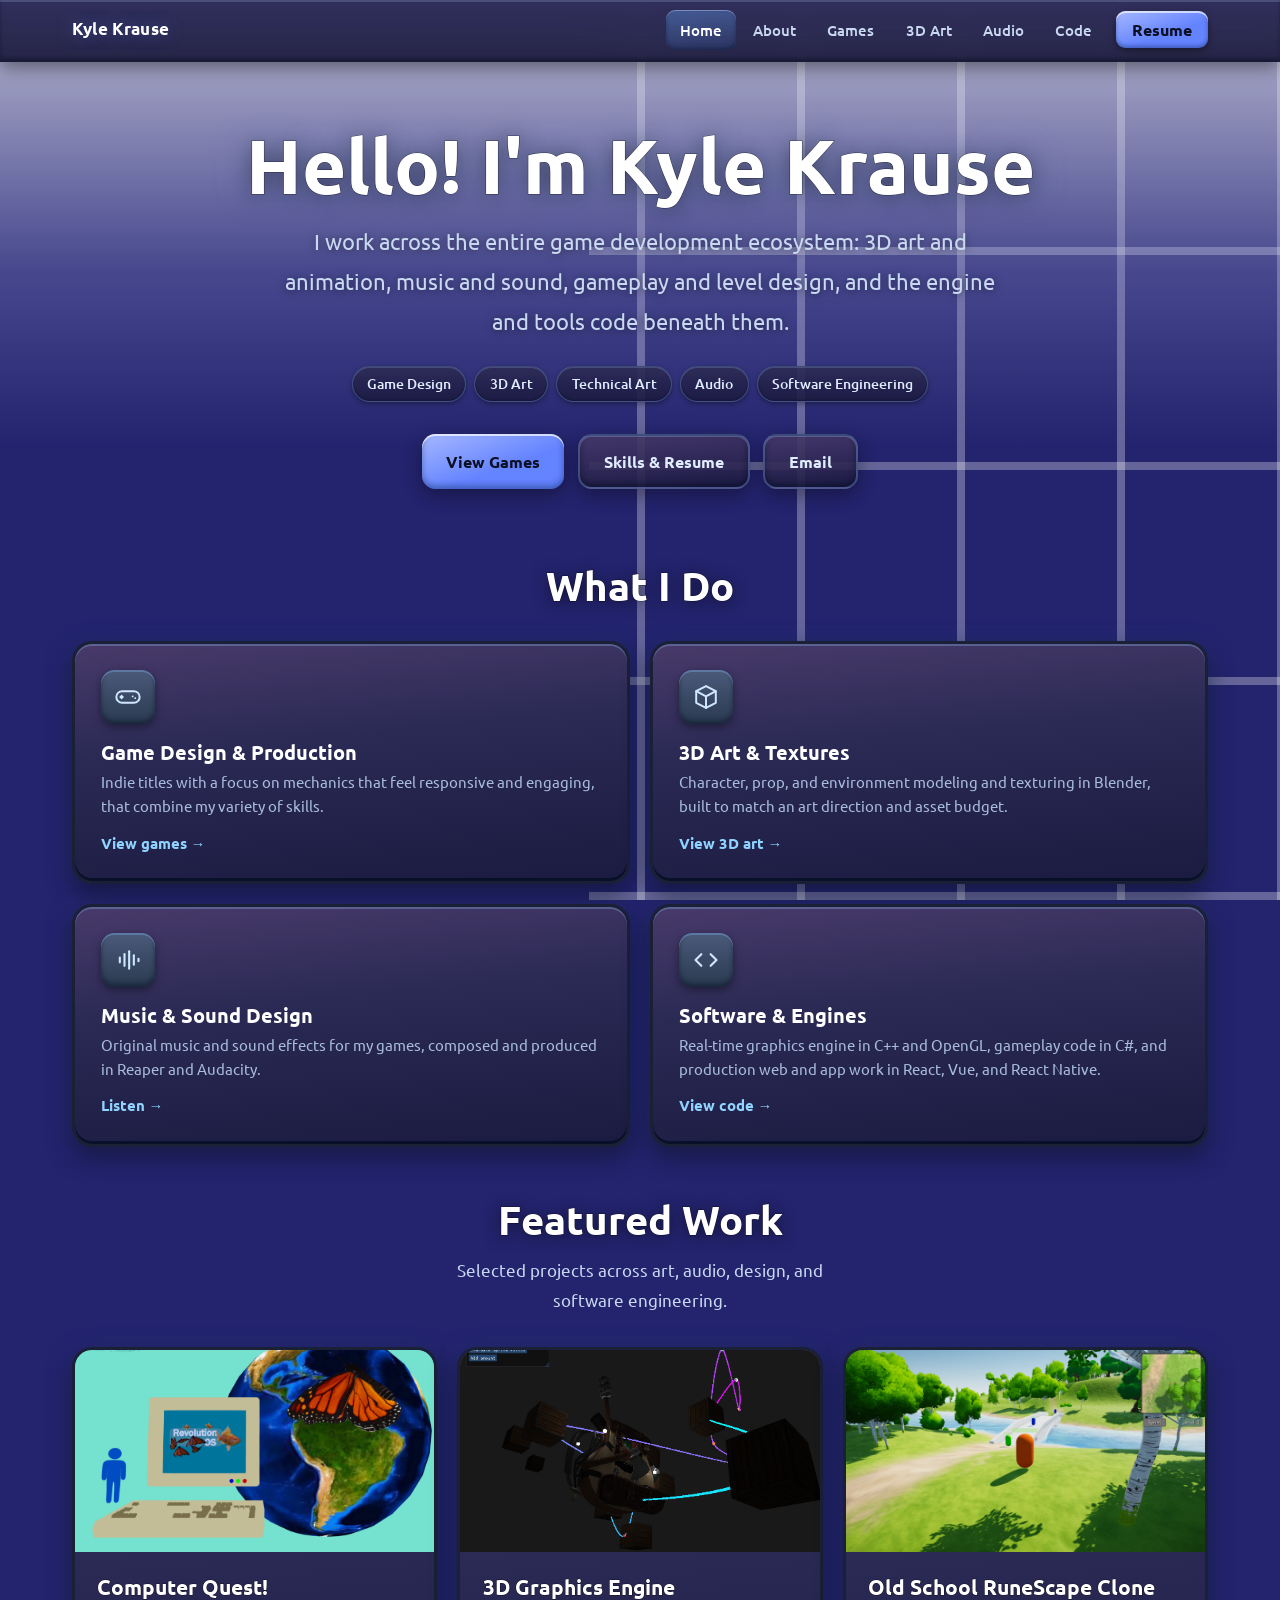
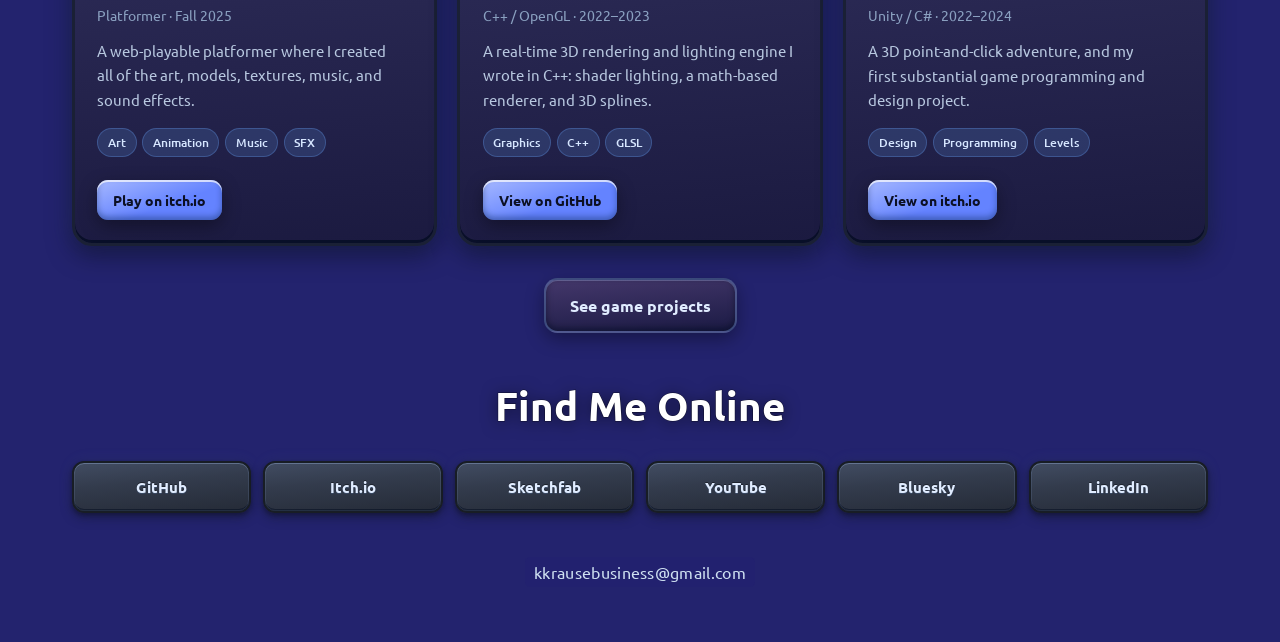
==== commit 0d03de68: "Update index.html" ====
--- a/index.html
+++ b/index.html
@@ -91,7 +91,7 @@
                 </div>
                 <div class="hero__actions">
                     <a class="btn btn--primary" href="games.html">View Games</a>
-                    <a class="btn btn--ghost" href="about.html#resume">Resume &amp; Skills</a>
+                    <a class="btn btn--ghost" href="about.html">Skills &amp; Resume</a>
                     <a class="btn btn--ghost" href="mailto:kkrausebusiness@gmail.com">Email</a>
                 </div>
             </section>
--- a/css/background.css
+++ b/css/background.css
@@ -44,7 +44,12 @@
    ============================================ */
 .background-container {
     position: fixed;
-    inset: 0; /* Shorthand for top/right/bottom/left: 0 */
+    top: 0;
+    left: 0;
+    width: 100%;
+    height: 100vh;
+    height: 100dvh;
+    height: 100lvh; /* large viewport = iOS Safari full screen height */
     overflow: hidden;
     z-index: -1;
     background: var(--bg-primary);
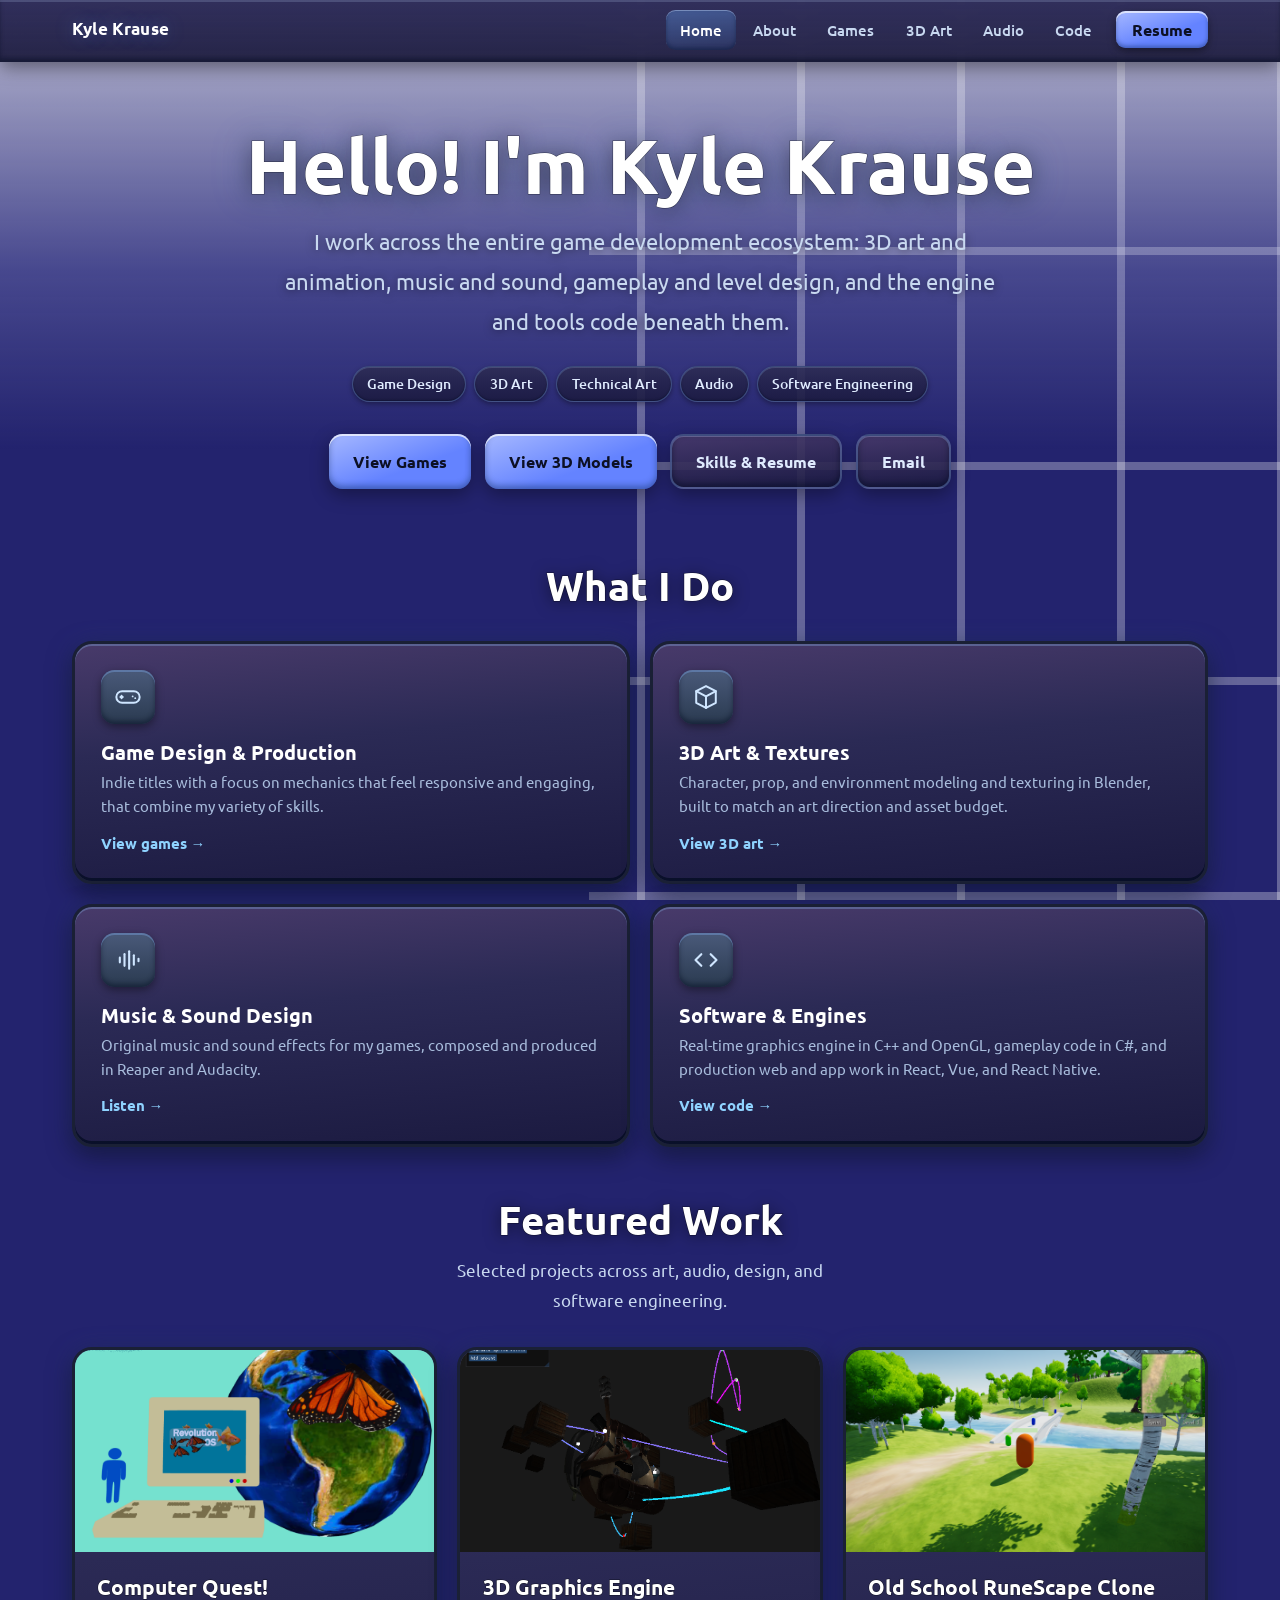
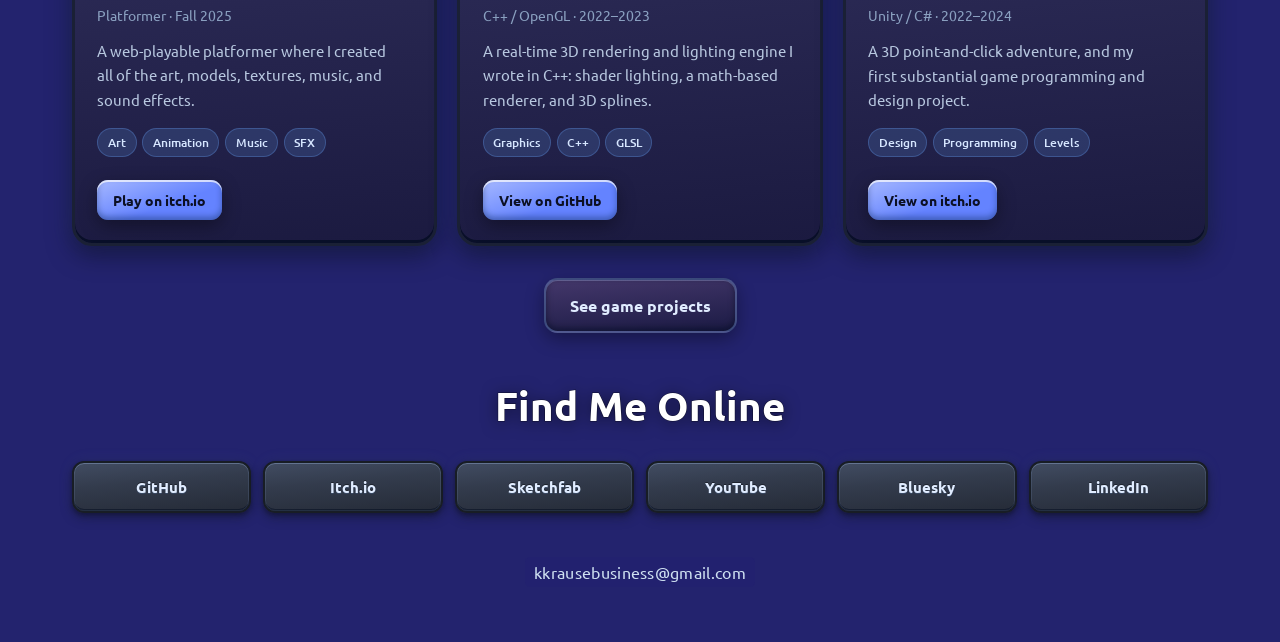
==== commit 910e5a2c: "Update index" ====
--- a/index.html
+++ b/index.html
@@ -91,6 +91,7 @@
                 </div>
                 <div class="hero__actions">
                     <a class="btn btn--primary" href="games.html">View Games</a>
+                    <a class="btn btn--primary" href="art.html">View 3D Models</a>
                     <a class="btn btn--ghost" href="about.html">Skills &amp; Resume</a>
                     <a class="btn btn--ghost" href="mailto:kkrausebusiness@gmail.com">Email</a>
                 </div>
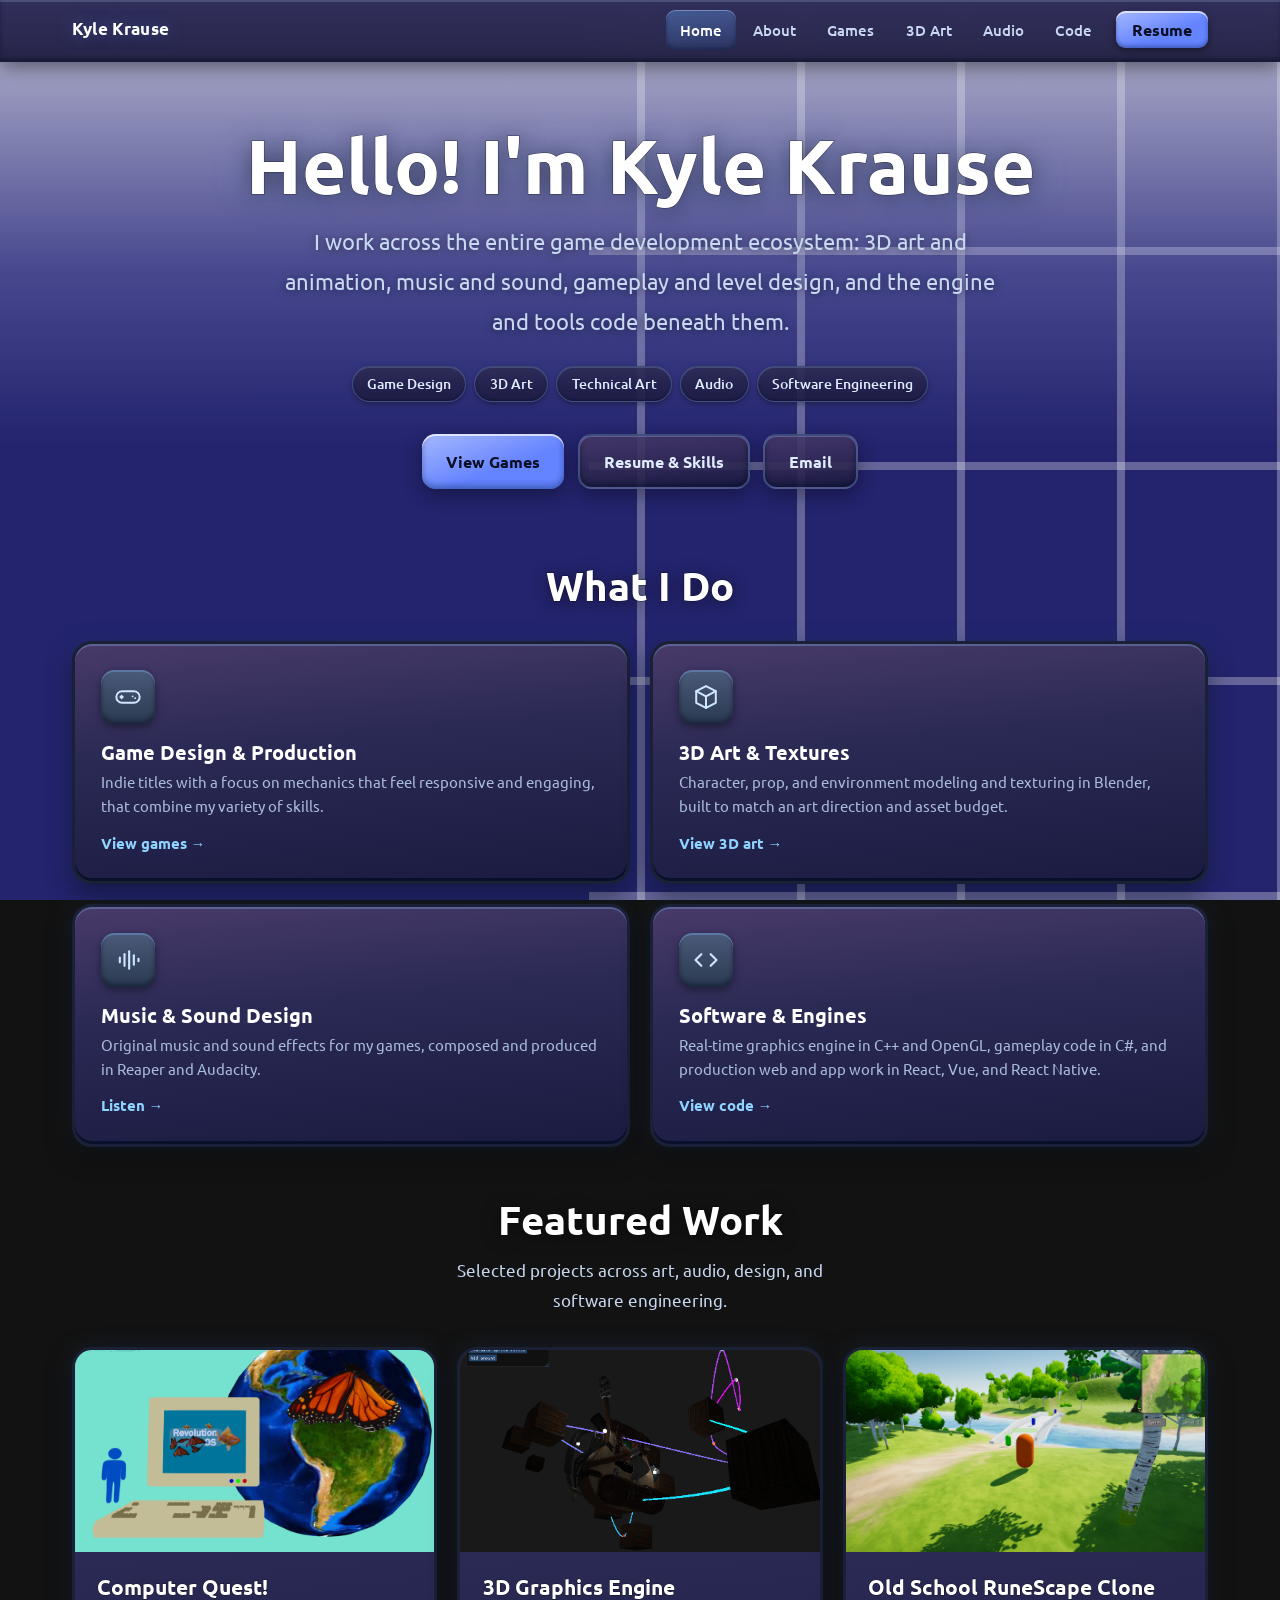
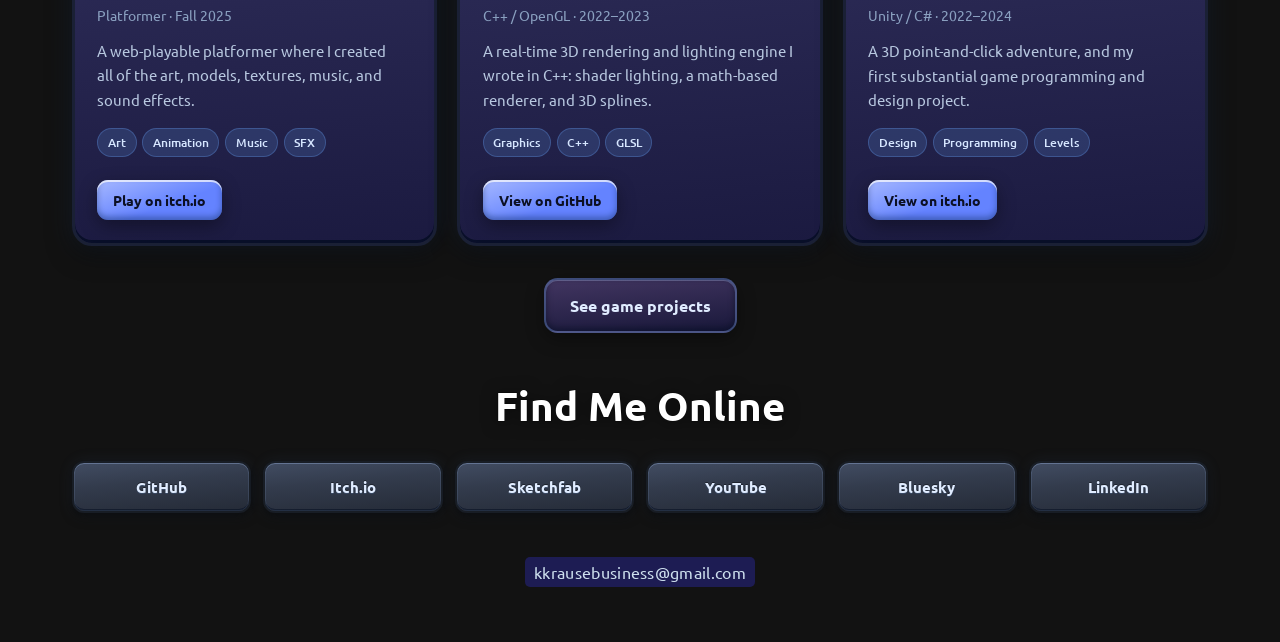
==== commit de1bd951: "New website import" ====
--- a/index.html
+++ b/index.html
@@ -91,8 +91,7 @@
                 </div>
                 <div class="hero__actions">
                     <a class="btn btn--primary" href="games.html">View Games</a>
-                    <a class="btn btn--primary" href="art.html">View 3D Models</a>
-                    <a class="btn btn--ghost" href="about.html">Skills &amp; Resume</a>
+                    <a class="btn btn--ghost" href="about.html#resume">Resume &amp; Skills</a>
                     <a class="btn btn--ghost" href="mailto:kkrausebusiness@gmail.com">Email</a>
                 </div>
             </section>
--- a/css/background.css
+++ b/css/background.css
@@ -1,272 +1,267 @@
-/**
- * 3D Grid Floor Background Styles
- * Vaporwave/Retrowave aesthetic with perspective grid
- * 
- * Uses CSS custom properties for easy theming
- * Optimized for performance with GPU acceleration
- */
-
-/* ============================================
-   Background Design Tokens
-   ============================================ */
-:root {
-    /* === Primary Background Colors === */
-    --bg-primary: rgb(35, 35, 110);
-    --bg-primary-rgb: 35, 35, 110;
-    
-    /* === Grid Colors === */
-    --grid-line-color: rgba(255, 255, 255, 0.3);
-    --grid-line-width-h: 8px;
-    --grid-line-width-v: 8px;
-    --grid-cell-width: 160px;
-    --grid-cell-height: 215px;
-    
-    /* === Sky/Atmosphere Colors === */
-    --sky-top: rgba(255, 255, 255, 0.7);
-    --sky-mid: rgba(155, 158, 217, 0.3);
-    --sky-fade: transparent;
-    
-    /* === Perspective Settings === */
-    --perspective-desktop: 800px;
-    --perspective-tablet: 600px;
-    --perspective-mobile: 500px;
-    
-    /* === Grid Transform Settings === */
-    --grid-rotate-x: 70deg;
-    --grid-translate-z: -1500px;
-    --grid-scale: 7;
-    --grid-width: 320%;
-    --grid-height: 300%;
-}
-
-/* ============================================
-   Background Container
-   ============================================ */
-.background-container {
-    position: fixed;
-    top: 0;
-    left: 0;
-    width: 100%;
-    height: 100vh;
-    height: 100dvh;
-    height: 100lvh; /* large viewport = iOS Safari full screen height */
-    overflow: hidden;
-    z-index: -1;
-    background: var(--bg-primary);
-    perspective: var(--perspective-desktop);
-    
-    /* GPU acceleration for smooth rendering */
-    transform: translateZ(0);
-    will-change: transform;
-}
-
-/* ============================================
-   3D Grid Floor
-   ============================================ */
-.grid-floor {
-    position: absolute;
-    bottom: 0;
-    left: 46%;
-    width: var(--grid-width);
-    height: var(--grid-height);
-    
-    /* Grid pattern using CSS gradients */
-    background-image: 
-        linear-gradient(to right, var(--grid-line-color) var(--grid-line-width-h), transparent var(--grid-line-width-h)),
-        linear-gradient(to top, var(--grid-line-color) var(--grid-line-width-v), transparent var(--grid-line-width-v));
-    background-size: var(--grid-cell-width) var(--grid-cell-height);
-    background-position: center bottom;
-    
-    /* 3D Transform perspective grid effect with animation */
-    transform-style: preserve-3d;
-    transform-origin: bottom center;
-    animation: gridMoveReverse 9s steps(210) infinite;
-    
-    /* GPU acceleration */
-    will-change: transform;
-    backface-visibility: hidden;
-}
-
-/* Grid movement animation - seamless loop */
-@keyframes gridMove {
-    from {
-        transform: 
-            translateX(-50%) 
-            rotateX(var(--grid-rotate-x)) 
-            translateZ(var(--grid-translate-z)) 
-            scale(var(--grid-scale));
-    }
-    to {
-        transform: 
-            translateX(calc(-50% + (var(--grid-cell-width) * var(--grid-scale)))) 
-            rotateX(var(--grid-rotate-x)) 
-            translateZ(var(--grid-translate-z)) 
-            scale(var(--grid-scale));
-    }
-}
-
-@keyframes gridMoveReverse {
-    from {
-        transform: 
-            translateX(calc(-50% + (var(--grid-cell-width) * var(--grid-scale)))) 
-            rotateX(var(--grid-rotate-x)) 
-            translateZ(var(--grid-translate-z)) 
-            scale(var(--grid-scale));
-    }
-    to {
-        transform: 
-            translateX(-50%) 
-            rotateX(var(--grid-rotate-x)) 
-            translateZ(var(--grid-translate-z)) 
-            scale(var(--grid-scale));
-    }
-}
-
-/* Fade grid lines as they go into distance (horizon effect) */
-.grid-floor::after {
-    content: '';
-    position: absolute;
-    top: 0;
-    left: 0;
-    right: 0;
-    height: 50%;
-    
-    background: linear-gradient(
-        to bottom, 
-        rgba(var(--bg-primary-rgb), 1) 10%,
-        rgba(var(--bg-primary-rgb), 0.6) 30%,
-        transparent 100%
-    );
-    
-    pointer-events: none;
-}
-
-/* ============================================
-   Sky Gradient Overlay
-   ============================================ */
-.sky-gradient {
-    position: absolute;
-    inset: 0;
-    
-    background: linear-gradient(
-        to bottom,
-        var(--sky-top) 0%,
-        var(--sky-mid) 30%,
-        var(--sky-fade) 50%
-    );
-    
-    pointer-events: none;
-    z-index: 1;
-}
-
-/* ============================================
-   Responsive Adjustments - Tablet
-   ============================================ */
-@media (max-width: 768px) {
-    :root {
-        /* --perspective-current: var(--perspective-tablet);
-        --grid-rotate-x: 78deg;
-        --grid-translate-z: -80px; 
-        --grid-scale: 1.8;*/
-        --grid-width: 320%;
-        --grid-height: 310%;
-        --grid-cell-width: 100px;
-        --grid-cell-height: 100px;
-        --grid-line-width-h: 5px;
-        --grid-line-width-v: 7px;
-    }
-    
-    /* .background-container {
-        perspective: var(--perspective-tablet);
-    } */
-    
-    /* .grid-floor {
-        width: 320%;
-        height: 75%;
-        background-size: 50px 50px;
-        transform: 
-            translateX(-50%) 
-            rotateX(78deg) 
-            translateZ(-80px) 
-            scale(1.8);
-    } */
-}
-
-/* ============================================
-   Responsive Adjustments - Mobile
-   ============================================ */
-@media (max-width: 480px) {
-    /* .background-container {
-        perspective: var(--perspective-mobile);
-    } */
-    
-    /* .grid-floor {
-        width: 350%;
-        height: 70%;
-        background-size: 40px 40px;
-        transform: 
-            translateX(-50%) 
-            rotateX(80deg) 
-            translateZ(-60px) 
-            scale(1.8);
-    } */
-    /* Shorter sky gradient on mobile for better content visibility */
-    /* .sky-gradient {
-        background: linear-gradient(
-            to bottom,
-            var(--sky-top) 0%,
-            var(--sky-mid) 20%,
-            var(--sky-fade) 45%
-        );
-    } */
-}
-
-/* ============================================
-   Accessibility - Reduced Motion
-   ============================================ */
-@media (prefers-reduced-motion: reduce) {
-    .background-container,
-    .grid-floor,
-    .sky-gradient {
-        /* Remove any potential animations */
-        animation: none !important;
-        transition: none !important;
-    }
-    
-    .grid-floor {
-        /* Simpler transform for reduced motion */
-        will-change: auto;
-        /* Reset background position when motion is disabled */
-        background-position: center bottom !important;
-    }
-}
-
-/* ============================================
-   High Contrast Mode Support
-   ============================================ */
-@media (prefers-contrast: high) {
-    :root {
-        --grid-line-color: rgba(255, 255, 255, 0.5);
-    }
-}
-
-/* ============================================
-   Optional: Grid Glow Effect (Uncomment to enable)
-   ============================================ */
-/*
-.grid-floor::before {
-    content: '';
-    position: absolute;
-    inset: 0;
-    
-    background-image: 
-        linear-gradient(to right, rgba(100, 200, 255, 0.6) 1px, transparent 1px),
-        linear-gradient(to bottom, rgba(100, 200, 255, 0.6) 1px, transparent 1px);
-    background-size: var(--grid-cell-width) var(--grid-cell-height);
-    background-position: center bottom;
-    
-    filter: blur(0.5px);
-    opacity: 0.7;
-    pointer-events: none;
-}
-*/
+/**
+ * 3D Grid Floor Background Styles
+ * Vaporwave/Retrowave aesthetic with perspective grid
+ * 
+ * Uses CSS custom properties for easy theming
+ * Optimized for performance with GPU acceleration
+ */
+
+/* ============================================
+   Background Design Tokens
+   ============================================ */
+:root {
+    /* === Primary Background Colors === */
+    --bg-primary: rgb(35, 35, 110);
+    --bg-primary-rgb: 35, 35, 110;
+    
+    /* === Grid Colors === */
+    --grid-line-color: rgba(255, 255, 255, 0.3);
+    --grid-line-width-h: 8px;
+    --grid-line-width-v: 8px;
+    --grid-cell-width: 160px;
+    --grid-cell-height: 215px;
+    
+    /* === Sky/Atmosphere Colors === */
+    --sky-top: rgba(255, 255, 255, 0.7);
+    --sky-mid: rgba(155, 158, 217, 0.3);
+    --sky-fade: transparent;
+    
+    /* === Perspective Settings === */
+    --perspective-desktop: 800px;
+    --perspective-tablet: 600px;
+    --perspective-mobile: 500px;
+    
+    /* === Grid Transform Settings === */
+    --grid-rotate-x: 70deg;
+    --grid-translate-z: -1500px;
+    --grid-scale: 7;
+    --grid-width: 320%;
+    --grid-height: 300%;
+}
+
+/* ============================================
+   Background Container
+   ============================================ */
+.background-container {
+    position: fixed;
+    inset: 0; /* Shorthand for top/right/bottom/left: 0 */
+    overflow: hidden;
+    z-index: -1;
+    background: var(--bg-primary);
+    perspective: var(--perspective-desktop);
+    
+    /* GPU acceleration for smooth rendering */
+    transform: translateZ(0);
+    will-change: transform;
+}
+
+/* ============================================
+   3D Grid Floor
+   ============================================ */
+.grid-floor {
+    position: absolute;
+    bottom: 0;
+    left: 46%;
+    width: var(--grid-width);
+    height: var(--grid-height);
+    
+    /* Grid pattern using CSS gradients */
+    background-image: 
+        linear-gradient(to right, var(--grid-line-color) var(--grid-line-width-h), transparent var(--grid-line-width-h)),
+        linear-gradient(to top, var(--grid-line-color) var(--grid-line-width-v), transparent var(--grid-line-width-v));
+    background-size: var(--grid-cell-width) var(--grid-cell-height);
+    background-position: center bottom;
+    
+    /* 3D Transform perspective grid effect with animation */
+    transform-style: preserve-3d;
+    transform-origin: bottom center;
+    animation: gridMoveReverse 9s steps(210) infinite;
+    
+    /* GPU acceleration */
+    will-change: transform;
+    backface-visibility: hidden;
+}
+
+/* Grid movement animation - seamless loop */
+@keyframes gridMove {
+    from {
+        transform: 
+            translateX(-50%) 
+            rotateX(var(--grid-rotate-x)) 
+            translateZ(var(--grid-translate-z)) 
+            scale(var(--grid-scale));
+    }
+    to {
+        transform: 
+            translateX(calc(-50% + (var(--grid-cell-width) * var(--grid-scale)))) 
+            rotateX(var(--grid-rotate-x)) 
+            translateZ(var(--grid-translate-z)) 
+            scale(var(--grid-scale));
+    }
+}
+
+@keyframes gridMoveReverse {
+    from {
+        transform: 
+            translateX(calc(-50% + (var(--grid-cell-width) * var(--grid-scale)))) 
+            rotateX(var(--grid-rotate-x)) 
+            translateZ(var(--grid-translate-z)) 
+            scale(var(--grid-scale));
+    }
+    to {
+        transform: 
+            translateX(-50%) 
+            rotateX(var(--grid-rotate-x)) 
+            translateZ(var(--grid-translate-z)) 
+            scale(var(--grid-scale));
+    }
+}
+
+/* Fade grid lines as they go into distance (horizon effect) */
+.grid-floor::after {
+    content: '';
+    position: absolute;
+    top: 0;
+    left: 0;
+    right: 0;
+    height: 50%;
+    
+    background: linear-gradient(
+        to bottom, 
+        rgba(var(--bg-primary-rgb), 1) 10%,
+        rgba(var(--bg-primary-rgb), 0.6) 30%,
+        transparent 100%
+    );
+    
+    pointer-events: none;
+}
+
+/* ============================================
+   Sky Gradient Overlay
+   ============================================ */
+.sky-gradient {
+    position: absolute;
+    inset: 0;
+    
+    background: linear-gradient(
+        to bottom,
+        var(--sky-top) 0%,
+        var(--sky-mid) 30%,
+        var(--sky-fade) 50%
+    );
+    
+    pointer-events: none;
+    z-index: 1;
+}
+
+/* ============================================
+   Responsive Adjustments - Tablet
+   ============================================ */
+@media (max-width: 768px) {
+    :root {
+        /* --perspective-current: var(--perspective-tablet);
+        --grid-rotate-x: 78deg;
+        --grid-translate-z: -80px; 
+        --grid-scale: 1.8;*/
+        --grid-width: 320%;
+        --grid-height: 310%;
+        --grid-cell-width: 100px;
+        --grid-cell-height: 100px;
+        --grid-line-width-h: 5px;
+        --grid-line-width-v: 7px;
+    }
+    
+    /* .background-container {
+        perspective: var(--perspective-tablet);
+    } */
+    
+    /* .grid-floor {
+        width: 320%;
+        height: 75%;
+        background-size: 50px 50px;
+        transform: 
+            translateX(-50%) 
+            rotateX(78deg) 
+            translateZ(-80px) 
+            scale(1.8);
+    } */
+}
+
+/* ============================================
+   Responsive Adjustments - Mobile
+   ============================================ */
+@media (max-width: 480px) {
+    /* .background-container {
+        perspective: var(--perspective-mobile);
+    } */
+    
+    /* .grid-floor {
+        width: 350%;
+        height: 70%;
+        background-size: 40px 40px;
+        transform: 
+            translateX(-50%) 
+            rotateX(80deg) 
+            translateZ(-60px) 
+            scale(1.8);
+    } */
+    /* Shorter sky gradient on mobile for better content visibility */
+    /* .sky-gradient {
+        background: linear-gradient(
+            to bottom,
+            var(--sky-top) 0%,
+            var(--sky-mid) 20%,
+            var(--sky-fade) 45%
+        );
+    } */
+}
+
+/* ============================================
+   Accessibility - Reduced Motion
+   ============================================ */
+@media (prefers-reduced-motion: reduce) {
+    .background-container,
+    .grid-floor,
+    .sky-gradient {
+        /* Remove any potential animations */
+        animation: none !important;
+        transition: none !important;
+    }
+    
+    .grid-floor {
+        /* Simpler transform for reduced motion */
+        will-change: auto;
+        /* Reset background position when motion is disabled */
+        background-position: center bottom !important;
+    }
+}
+
+/* ============================================
+   High Contrast Mode Support
+   ============================================ */
+@media (prefers-contrast: high) {
+    :root {
+        --grid-line-color: rgba(255, 255, 255, 0.5);
+    }
+}
+
+/* ============================================
+   Optional: Grid Glow Effect (Uncomment to enable)
+   ============================================ */
+/*
+.grid-floor::before {
+    content: '';
+    position: absolute;
+    inset: 0;
+    
+    background-image: 
+        linear-gradient(to right, rgba(100, 200, 255, 0.6) 1px, transparent 1px),
+        linear-gradient(to bottom, rgba(100, 200, 255, 0.6) 1px, transparent 1px);
+    background-size: var(--grid-cell-width) var(--grid-cell-height);
+    background-position: center bottom;
+    
+    filter: blur(0.5px);
+    opacity: 0.7;
+    pointer-events: none;
+}
+*/
--- a/css/main.css
+++ b/css/main.css
@@ -1,393 +1,393 @@
-/**
- * Main Layout and Content Styles
- * 
- * Central design token system for consistent theming
- * All components should reference these variables
- */
-
-/* ============================================
-   Design Tokens - Root Variables
-   ============================================ */
-:root {
-    /* === Color Palette === */
-    /* Primary brand colors */
-    --color-primary: #64c8ff;
-    --color-primary-rgb: 100, 200, 255;
-    --color-secondary: #1a1a2e;
-    --color-secondary-rgb: 26, 26, 46;
-    --color-accent: #ff6b9d;
-    --color-accent-rgb: 255, 107, 157;
-    
-    /* Background colors (synced with background.css) */
-    --color-bg-deep: rgb(35, 35, 110);
-    --color-bg-deep-rgb: 35, 35, 110;
-    
-    /* Text colors */
-    --color-text-primary: #ffffff;
-    --color-text-secondary: #c8d8f0;
-    --color-text-muted: #8aa0c0;
-    --color-text-dark: #0f0f1e;
-    
-    /* UI colors */
-    --color-surface: rgba(40, 50, 80, 0.9);
-    --color-surface-elevated: rgba(50, 65, 100, 0.95);
-    --color-border: rgba(100, 140, 200, 0.3);
-    --color-border-strong: rgba(100, 140, 200, 0.5);
-    
-    /* Semantic colors */
-    --color-success: #4ade80;
-    --color-warning: #fbbf24;
-    --color-error: #f87171;
-    --color-info: var(--color-primary);
-    
-    /* === Spacing Scale === */
-    --spacing-3xs: 0.125rem;  /* 2px */
-    --spacing-2xs: 0.25rem;   /* 4px */
-    --spacing-xs: 0.5rem;     /* 8px */
-    --spacing-sm: 1rem;       /* 16px */
-    --spacing-md: 1.5rem;     /* 24px */
-    --spacing-lg: 2rem;       /* 32px */
-    --spacing-xl: 3rem;       /* 48px */
-    --spacing-2xl: 4rem;      /* 64px */
-    --spacing-3xl: 6rem;      /* 96px */
-    
-    /* === Typography === */
-    --font-family-base: 'Ubuntu', -apple-system, BlinkMacSystemFont, 'Segoe UI', Roboto, sans-serif;
-    --font-family-heading: var(--font-family-base);
-    --font-family-mono: 'Ubuntu Mono', 'SF Mono', 'Consolas', monospace;
-    
-    /* Font sizes - fluid typography */
-    --font-size-xs: clamp(0.75rem, 1.5vw, 0.875rem);
-    --font-size-sm: clamp(0.875rem, 1.8vw, 1rem);
-    --font-size-base: clamp(1rem, 2vw, 1.125rem);
-    --font-size-lg: clamp(1.125rem, 2.5vw, 1.25rem);
-    --font-size-xl: clamp(1.25rem, 3vw, 1.5rem);
-    --font-size-2xl: clamp(1.5rem, 3.5vw, 2rem);
-    --font-size-3xl: clamp(2rem, 4vw, 2.5rem);
-    --font-size-4xl: clamp(2.5rem, 5vw, 3.5rem);
-    --font-size-5xl: clamp(3rem, 6vw, 4.5rem);
-    
-    /* Line heights */
-    --line-height-tight: 1.2;
-    --line-height-snug: 1.35;
-    --line-height-normal: 1.6;
-    --line-height-relaxed: 1.8;
-    
-    /* Font weights */
-    --font-weight-normal: 400;
-    --font-weight-medium: 500;
-    --font-weight-semibold: 600;
-    --font-weight-bold: 700;
-    
-    /* === Layout === */
-    --container-max-width: 1200px;
-    --container-padding: 2rem;
-    --content-max-width: 65ch; /* Optimal reading width */
-    
-    /* === Borders & Radius === */
-    --radius-sm: 0.375rem;
-    --radius-md: 0.75rem;
-    --radius-lg: 1rem;
-    --radius-xl: 1.5rem;
-    --radius-2xl: 2rem;
-    --radius-full: 9999px;
-    
-    /* === Shadows === */
-    --shadow-sm: 0 1px 2px rgba(0, 0, 0, 0.2);
-    --shadow-md: 0 4px 8px rgba(0, 0, 0, 0.25);
-    --shadow-lg: 0 8px 24px rgba(0, 0, 0, 0.3);
-    --shadow-xl: 0 16px 48px rgba(0, 0, 0, 0.4);
-    --shadow-glow: 0 0 20px rgba(var(--color-primary-rgb), 0.2);
-    
-    /* === Transitions === */
-    --transition-fast: 150ms ease;
-    --transition-normal: 250ms ease;
-    --transition-slow: 400ms ease;
-    --transition-bounce: 500ms cubic-bezier(0.34, 1.56, 0.64, 1);
-    
-    /* === Z-Index Scale === */
-    --z-behind: -1;
-    --z-base: 0;
-    --z-dropdown: 100;
-    --z-sticky: 200;
-    --z-overlay: 300;
-    --z-modal: 400;
-    --z-toast: 500;
-    --z-tooltip: 600;
-}
-
-/* ============================================
-   Content Wrapper
-   ============================================ */
-body {
-    font-family: var(--font-family-base);
-}
-
-.hero__title,
-.section-header__title,
-.feature__title,
-.main-panel__title,
-.project-card__title,
-.model__title {
-    -webkit-text-stroke: 1px rgba(0, 0, 0, 0.55);
-    paint-order: stroke fill;
-}
-
-.content-wrapper {
-    position: relative;
-    min-height: 100vh;
-    min-height: 100dvh; /* Dynamic viewport height for mobile */
-    display: flex;
-    flex-direction: column;
-    color: var(--color-text-primary);
-    padding: var(--spacing-lg) 0;
-    
-    /* Ensure content is above background */
-    z-index: var(--z-base);
-}
-
-/* ============================================
-   Container
-   ============================================ */
-.container {
-    width: 100%;
-    max-width: var(--container-max-width);
-    margin-inline: auto; /* Modern centering */
-    padding-inline: var(--container-padding);
-}
-
-/* Container variants */
-.container--narrow {
-    max-width: 800px;
-}
-
-.container--wide {
-    max-width: 1400px;
-}
-
-.container--full {
-    max-width: none;
-}
-
-/* ============================================
-   Typography
-   ============================================ */
-h1, h2, h3, h4, h5, h6 {
-    font-family: var(--font-family-heading);
-    color: var(--color-text-primary);
-    line-height: var(--line-height-tight);
-    text-wrap: balance; /* Better text wrapping */
-}
-
-h1 {
-    font-size: var(--font-size-4xl);
-    font-weight: var(--font-weight-bold);
-    margin-bottom: var(--spacing-lg);
-    text-shadow: 0 2px 10px rgba(0, 0, 0, 0.3);
-}
-
-h2 {
-    font-size: var(--font-size-3xl);
-    font-weight: var(--font-weight-semibold);
-    margin-bottom: var(--spacing-md);
-}
-
-h3 {
-    font-size: var(--font-size-2xl);
-    font-weight: var(--font-weight-medium);
-    margin-bottom: var(--spacing-sm);
-}
-
-h4 {
-    font-size: var(--font-size-xl);
-    font-weight: var(--font-weight-medium);
-    margin-bottom: var(--spacing-sm);
-}
-
-p {
-    font-size: var(--font-size-base);
-    line-height: var(--line-height-relaxed);
-    margin-bottom: var(--spacing-sm);
-    color: var(--color-text-secondary);
-}
-
-
-/* Links */
-a {
-    color: var(--color-primary);
-    transition: color var(--transition-fast);
-}
-
-a:hover {
-    color: var(--color-accent);
-}
-
-a:focus-visible {
-    outline: 2px solid var(--color-primary);
-    outline-offset: 2px;
-    border-radius: var(--radius-sm);
-}
-
-/* ============================================
-   Responsive Adjustments
-   ============================================ */
-@media (max-width: 768px) {
-    :root {
-        --container-padding: 1.5rem;
-        --spacing-xl: 2.5rem;
-        --spacing-2xl: 3rem;
-        --spacing-3xl: 4rem;
-    }
-}
-
-@media (max-width: 480px) {
-    :root {
-        --container-padding: 1rem;
-        --spacing-lg: 1.5rem;
-        --spacing-xl: 2rem;
-        --spacing-2xl: 2.5rem;
-        --spacing-3xl: 3rem;
-    }
-    
-    .content-wrapper {
-        padding: var(--spacing-md) 0;
-    }
-}
-
-/* ============================================
-   Utility Classes - Spacing
-   ============================================ */
-/* Margins */
-.mt-xs { margin-top: var(--spacing-xs); }
-.mt-sm { margin-top: var(--spacing-sm); }
-.mt-md { margin-top: var(--spacing-md); }
-.mt-lg { margin-top: var(--spacing-lg); }
-.mt-xl { margin-top: var(--spacing-xl); }
-
-.mb-xs { margin-bottom: var(--spacing-xs); }
-.mb-sm { margin-bottom: var(--spacing-sm); }
-.mb-md { margin-bottom: var(--spacing-md); }
-.mb-lg { margin-bottom: var(--spacing-lg); }
-.mb-xl { margin-bottom: var(--spacing-xl); }
-
-.my-xs { margin-block: var(--spacing-xs); }
-.my-sm { margin-block: var(--spacing-sm); }
-.my-md { margin-block: var(--spacing-md); }
-.my-lg { margin-block: var(--spacing-lg); }
-
-/* Padding */
-.pt-sm { padding-top: var(--spacing-sm); }
-.pt-md { padding-top: var(--spacing-md); }
-.pt-lg { padding-top: var(--spacing-lg); }
-
-.pb-sm { padding-bottom: var(--spacing-sm); }
-.pb-md { padding-bottom: var(--spacing-md); }
-.pb-lg { padding-bottom: var(--spacing-lg); }
-
-.py-xs { padding-block: var(--spacing-xs); }
-.py-sm { padding-block: var(--spacing-sm); }
-.py-md { padding-block: var(--spacing-md); }
-.py-lg { padding-block: var(--spacing-lg); }
-
-.px-sm { padding-inline: var(--spacing-sm); }
-.px-md { padding-inline: var(--spacing-md); }
-.px-lg { padding-inline: var(--spacing-lg); }
-
-/* ============================================
-   Utility Classes - Text
-   ============================================ */
-.text-center { text-align: center; }
-.text-left { text-align: left; }
-.text-right { text-align: right; }
-
-.text-primary { color: var(--color-text-primary); }
-.text-secondary { color: var(--color-text-secondary); }
-.text-muted { color: var(--color-text-muted); }
-.text-accent { color: var(--color-accent); }
-
-.text-sm { font-size: var(--font-size-sm); }
-.text-base { font-size: var(--font-size-base); }
-.text-lg { font-size: var(--font-size-lg); }
-.text-xl { font-size: var(--font-size-xl); }
-
-.font-normal { font-weight: var(--font-weight-normal); }
-.font-medium { font-weight: var(--font-weight-medium); }
-.font-semibold { font-weight: var(--font-weight-semibold); }
-.font-bold { font-weight: var(--font-weight-bold); }
-
-/* ============================================
-   Utility Classes - Layout
-   ============================================ */
-.flex { display: flex; }
-.flex-col { flex-direction: column; }
-.flex-wrap { flex-wrap: wrap; }
-.items-center { align-items: center; }
-.items-start { align-items: flex-start; }
-.items-end { align-items: flex-end; }
-.justify-center { justify-content: center; }
-.justify-between { justify-content: space-between; }
-.justify-around { justify-content: space-around; }
-
-.gap-xs { gap: var(--spacing-xs); }
-.gap-sm { gap: var(--spacing-sm); }
-.gap-md { gap: var(--spacing-md); }
-.gap-lg { gap: var(--spacing-lg); }
-
-.grid { display: grid; }
-.grid-cols-2 { grid-template-columns: repeat(2, 1fr); }
-.grid-cols-3 { grid-template-columns: repeat(3, 1fr); }
-.grid-cols-4 { grid-template-columns: repeat(4, 1fr); }
-
-@media (max-width: 768px) {
-    .md\:grid-cols-1 { grid-template-columns: 1fr; }
-    .md\:grid-cols-2 { grid-template-columns: repeat(2, 1fr); }
-}
-
-@media (max-width: 480px) {
-    .sm\:grid-cols-1 { grid-template-columns: 1fr; }
-}
-
-/* ============================================
-   Utility Classes - Display & Visibility
-   ============================================ */
-.hidden { display: none; }
-.block { display: block; }
-.inline-block { display: inline-block; }
-
-.sr-only {
-    position: absolute;
-    width: 1px;
-    height: 1px;
-    padding: 0;
-    margin: -1px;
-    overflow: hidden;
-    clip: rect(0, 0, 0, 0);
-    white-space: nowrap;
-    border: 0;
-}
-
-/* ============================================
-   Focus & Accessibility
-   ============================================ */
-:focus-visible {
-    outline: 2px solid var(--color-primary);
-    outline-offset: 2px;
-}
-
-/* Skip link for keyboard navigation */
-.skip-link {
-    position: absolute;
-    top: -100%;
-    left: 50%;
-    transform: translateX(-50%);
-    padding: var(--spacing-sm) var(--spacing-md);
-    background: var(--color-surface-elevated);
-    color: var(--color-text-primary);
-    border-radius: var(--radius-md);
-    z-index: var(--z-tooltip);
-    transition: top var(--transition-fast);
-}
-
-.skip-link:focus {
-    top: var(--spacing-sm);
-}
+/**
+ * Main Layout and Content Styles
+ * 
+ * Central design token system for consistent theming
+ * All components should reference these variables
+ */
+
+/* ============================================
+   Design Tokens - Root Variables
+   ============================================ */
+:root {
+    /* === Color Palette === */
+    /* Primary brand colors */
+    --color-primary: #64c8ff;
+    --color-primary-rgb: 100, 200, 255;
+    --color-secondary: #1a1a2e;
+    --color-secondary-rgb: 26, 26, 46;
+    --color-accent: #ff6b9d;
+    --color-accent-rgb: 255, 107, 157;
+    
+    /* Background colors (synced with background.css) */
+    --color-bg-deep: rgb(35, 35, 110);
+    --color-bg-deep-rgb: 35, 35, 110;
+    
+    /* Text colors */
+    --color-text-primary: #ffffff;
+    --color-text-secondary: #c8d8f0;
+    --color-text-muted: #8aa0c0;
+    --color-text-dark: #0f0f1e;
+    
+    /* UI colors */
+    --color-surface: rgba(40, 50, 80, 0.9);
+    --color-surface-elevated: rgba(50, 65, 100, 0.95);
+    --color-border: rgba(100, 140, 200, 0.3);
+    --color-border-strong: rgba(100, 140, 200, 0.5);
+    
+    /* Semantic colors */
+    --color-success: #4ade80;
+    --color-warning: #fbbf24;
+    --color-error: #f87171;
+    --color-info: var(--color-primary);
+    
+    /* === Spacing Scale === */
+    --spacing-3xs: 0.125rem;  /* 2px */
+    --spacing-2xs: 0.25rem;   /* 4px */
+    --spacing-xs: 0.5rem;     /* 8px */
+    --spacing-sm: 1rem;       /* 16px */
+    --spacing-md: 1.5rem;     /* 24px */
+    --spacing-lg: 2rem;       /* 32px */
+    --spacing-xl: 3rem;       /* 48px */
+    --spacing-2xl: 4rem;      /* 64px */
+    --spacing-3xl: 6rem;      /* 96px */
+    
+    /* === Typography === */
+    --font-family-base: 'Ubuntu', -apple-system, BlinkMacSystemFont, 'Segoe UI', Roboto, sans-serif;
+    --font-family-heading: var(--font-family-base);
+    --font-family-mono: 'Ubuntu Mono', 'SF Mono', 'Consolas', monospace;
+    
+    /* Font sizes - fluid typography */
+    --font-size-xs: clamp(0.75rem, 1.5vw, 0.875rem);
+    --font-size-sm: clamp(0.875rem, 1.8vw, 1rem);
+    --font-size-base: clamp(1rem, 2vw, 1.125rem);
+    --font-size-lg: clamp(1.125rem, 2.5vw, 1.25rem);
+    --font-size-xl: clamp(1.25rem, 3vw, 1.5rem);
+    --font-size-2xl: clamp(1.5rem, 3.5vw, 2rem);
+    --font-size-3xl: clamp(2rem, 4vw, 2.5rem);
+    --font-size-4xl: clamp(2.5rem, 5vw, 3.5rem);
+    --font-size-5xl: clamp(3rem, 6vw, 4.5rem);
+    
+    /* Line heights */
+    --line-height-tight: 1.2;
+    --line-height-snug: 1.35;
+    --line-height-normal: 1.6;
+    --line-height-relaxed: 1.8;
+    
+    /* Font weights */
+    --font-weight-normal: 400;
+    --font-weight-medium: 500;
+    --font-weight-semibold: 600;
+    --font-weight-bold: 700;
+    
+    /* === Layout === */
+    --container-max-width: 1200px;
+    --container-padding: 2rem;
+    --content-max-width: 65ch; /* Optimal reading width */
+    
+    /* === Borders & Radius === */
+    --radius-sm: 0.375rem;
+    --radius-md: 0.75rem;
+    --radius-lg: 1rem;
+    --radius-xl: 1.5rem;
+    --radius-2xl: 2rem;
+    --radius-full: 9999px;
+    
+    /* === Shadows === */
+    --shadow-sm: 0 1px 2px rgba(0, 0, 0, 0.2);
+    --shadow-md: 0 4px 8px rgba(0, 0, 0, 0.25);
+    --shadow-lg: 0 8px 24px rgba(0, 0, 0, 0.3);
+    --shadow-xl: 0 16px 48px rgba(0, 0, 0, 0.4);
+    --shadow-glow: 0 0 20px rgba(var(--color-primary-rgb), 0.2);
+    
+    /* === Transitions === */
+    --transition-fast: 150ms ease;
+    --transition-normal: 250ms ease;
+    --transition-slow: 400ms ease;
+    --transition-bounce: 500ms cubic-bezier(0.34, 1.56, 0.64, 1);
+    
+    /* === Z-Index Scale === */
+    --z-behind: -1;
+    --z-base: 0;
+    --z-dropdown: 100;
+    --z-sticky: 200;
+    --z-overlay: 300;
+    --z-modal: 400;
+    --z-toast: 500;
+    --z-tooltip: 600;
+}
+
+/* ============================================
+   Content Wrapper
+   ============================================ */
+body {
+    font-family: var(--font-family-base);
+}
+
+.hero__title,
+.section-header__title,
+.feature__title,
+.main-panel__title,
+.project-card__title,
+.model__title {
+    -webkit-text-stroke: 1px rgba(0, 0, 0, 0.55);
+    paint-order: stroke fill;
+}
+
+.content-wrapper {
+    position: relative;
+    min-height: 100vh;
+    min-height: 100dvh; /* Dynamic viewport height for mobile */
+    display: flex;
+    flex-direction: column;
+    color: var(--color-text-primary);
+    padding: var(--spacing-lg) 0;
+    
+    /* Ensure content is above background */
+    z-index: var(--z-base);
+}
+
+/* ============================================
+   Container
+   ============================================ */
+.container {
+    width: 100%;
+    max-width: var(--container-max-width);
+    margin-inline: auto; /* Modern centering */
+    padding-inline: var(--container-padding);
+}
+
+/* Container variants */
+.container--narrow {
+    max-width: 800px;
+}
+
+.container--wide {
+    max-width: 1400px;
+}
+
+.container--full {
+    max-width: none;
+}
+
+/* ============================================
+   Typography
+   ============================================ */
+h1, h2, h3, h4, h5, h6 {
+    font-family: var(--font-family-heading);
+    color: var(--color-text-primary);
+    line-height: var(--line-height-tight);
+    text-wrap: balance; /* Better text wrapping */
+}
+
+h1 {
+    font-size: var(--font-size-4xl);
+    font-weight: var(--font-weight-bold);
+    margin-bottom: var(--spacing-lg);
+    text-shadow: 0 2px 10px rgba(0, 0, 0, 0.3);
+}
+
+h2 {
+    font-size: var(--font-size-3xl);
+    font-weight: var(--font-weight-semibold);
+    margin-bottom: var(--spacing-md);
+}
+
+h3 {
+    font-size: var(--font-size-2xl);
+    font-weight: var(--font-weight-medium);
+    margin-bottom: var(--spacing-sm);
+}
+
+h4 {
+    font-size: var(--font-size-xl);
+    font-weight: var(--font-weight-medium);
+    margin-bottom: var(--spacing-sm);
+}
+
+p {
+    font-size: var(--font-size-base);
+    line-height: var(--line-height-relaxed);
+    margin-bottom: var(--spacing-sm);
+    color: var(--color-text-secondary);
+}
+
+
+/* Links */
+a {
+    color: var(--color-primary);
+    transition: color var(--transition-fast);
+}
+
+a:hover {
+    color: var(--color-accent);
+}
+
+a:focus-visible {
+    outline: 2px solid var(--color-primary);
+    outline-offset: 2px;
+    border-radius: var(--radius-sm);
+}
+
+/* ============================================
+   Responsive Adjustments
+   ============================================ */
+@media (max-width: 768px) {
+    :root {
+        --container-padding: 1.5rem;
+        --spacing-xl: 2.5rem;
+        --spacing-2xl: 3rem;
+        --spacing-3xl: 4rem;
+    }
+}
+
+@media (max-width: 480px) {
+    :root {
+        --container-padding: 1rem;
+        --spacing-lg: 1.5rem;
+        --spacing-xl: 2rem;
+        --spacing-2xl: 2.5rem;
+        --spacing-3xl: 3rem;
+    }
+    
+    .content-wrapper {
+        padding: var(--spacing-md) 0;
+    }
+}
+
+/* ============================================
+   Utility Classes - Spacing
+   ============================================ */
+/* Margins */
+.mt-xs { margin-top: var(--spacing-xs); }
+.mt-sm { margin-top: var(--spacing-sm); }
+.mt-md { margin-top: var(--spacing-md); }
+.mt-lg { margin-top: var(--spacing-lg); }
+.mt-xl { margin-top: var(--spacing-xl); }
+
+.mb-xs { margin-bottom: var(--spacing-xs); }
+.mb-sm { margin-bottom: var(--spacing-sm); }
+.mb-md { margin-bottom: var(--spacing-md); }
+.mb-lg { margin-bottom: var(--spacing-lg); }
+.mb-xl { margin-bottom: var(--spacing-xl); }
+
+.my-xs { margin-block: var(--spacing-xs); }
+.my-sm { margin-block: var(--spacing-sm); }
+.my-md { margin-block: var(--spacing-md); }
+.my-lg { margin-block: var(--spacing-lg); }
+
+/* Padding */
+.pt-sm { padding-top: var(--spacing-sm); }
+.pt-md { padding-top: var(--spacing-md); }
+.pt-lg { padding-top: var(--spacing-lg); }
+
+.pb-sm { padding-bottom: var(--spacing-sm); }
+.pb-md { padding-bottom: var(--spacing-md); }
+.pb-lg { padding-bottom: var(--spacing-lg); }
+
+.py-xs { padding-block: var(--spacing-xs); }
+.py-sm { padding-block: var(--spacing-sm); }
+.py-md { padding-block: var(--spacing-md); }
+.py-lg { padding-block: var(--spacing-lg); }
+
+.px-sm { padding-inline: var(--spacing-sm); }
+.px-md { padding-inline: var(--spacing-md); }
+.px-lg { padding-inline: var(--spacing-lg); }
+
+/* ============================================
+   Utility Classes - Text
+   ============================================ */
+.text-center { text-align: center; }
+.text-left { text-align: left; }
+.text-right { text-align: right; }
+
+.text-primary { color: var(--color-text-primary); }
+.text-secondary { color: var(--color-text-secondary); }
+.text-muted { color: var(--color-text-muted); }
+.text-accent { color: var(--color-accent); }
+
+.text-sm { font-size: var(--font-size-sm); }
+.text-base { font-size: var(--font-size-base); }
+.text-lg { font-size: var(--font-size-lg); }
+.text-xl { font-size: var(--font-size-xl); }
+
+.font-normal { font-weight: var(--font-weight-normal); }
+.font-medium { font-weight: var(--font-weight-medium); }
+.font-semibold { font-weight: var(--font-weight-semibold); }
+.font-bold { font-weight: var(--font-weight-bold); }
+
+/* ============================================
+   Utility Classes - Layout
+   ============================================ */
+.flex { display: flex; }
+.flex-col { flex-direction: column; }
+.flex-wrap { flex-wrap: wrap; }
+.items-center { align-items: center; }
+.items-start { align-items: flex-start; }
+.items-end { align-items: flex-end; }
+.justify-center { justify-content: center; }
+.justify-between { justify-content: space-between; }
+.justify-around { justify-content: space-around; }
+
+.gap-xs { gap: var(--spacing-xs); }
+.gap-sm { gap: var(--spacing-sm); }
+.gap-md { gap: var(--spacing-md); }
+.gap-lg { gap: var(--spacing-lg); }
+
+.grid { display: grid; }
+.grid-cols-2 { grid-template-columns: repeat(2, 1fr); }
+.grid-cols-3 { grid-template-columns: repeat(3, 1fr); }
+.grid-cols-4 { grid-template-columns: repeat(4, 1fr); }
+
+@media (max-width: 768px) {
+    .md\:grid-cols-1 { grid-template-columns: 1fr; }
+    .md\:grid-cols-2 { grid-template-columns: repeat(2, 1fr); }
+}
+
+@media (max-width: 480px) {
+    .sm\:grid-cols-1 { grid-template-columns: 1fr; }
+}
+
+/* ============================================
+   Utility Classes - Display & Visibility
+   ============================================ */
+.hidden { display: none; }
+.block { display: block; }
+.inline-block { display: inline-block; }
+
+.sr-only {
+    position: absolute;
+    width: 1px;
+    height: 1px;
+    padding: 0;
+    margin: -1px;
+    overflow: hidden;
+    clip: rect(0, 0, 0, 0);
+    white-space: nowrap;
+    border: 0;
+}
+
+/* ============================================
+   Focus & Accessibility
+   ============================================ */
+:focus-visible {
+    outline: 2px solid var(--color-primary);
+    outline-offset: 2px;
+}
+
+/* Skip link for keyboard navigation */
+.skip-link {
+    position: absolute;
+    top: -100%;
+    left: 50%;
+    transform: translateX(-50%);
+    padding: var(--spacing-sm) var(--spacing-md);
+    background: var(--color-surface-elevated);
+    color: var(--color-text-primary);
+    border-radius: var(--radius-md);
+    z-index: var(--z-tooltip);
+    transition: top var(--transition-fast);
+}
+
+.skip-link:focus {
+    top: var(--spacing-sm);
+}
--- a/components/site-nav/site-nav.css
+++ b/components/site-nav/site-nav.css
@@ -1,192 +1,192 @@
-.site-nav {
-    position: sticky;
-    top: 0;
-    z-index: var(--z-sticky, 200);
-    width: 100%;
-    padding: 0.6rem 0;
-    background: linear-gradient(180deg, rgba(40, 38, 84, 0.94) 0%, rgba(24, 23, 58, 0.9) 100%);
-    backdrop-filter: blur(10px);
-    -webkit-backdrop-filter: blur(10px);
-    border-bottom: 2px solid rgba(20, 25, 50, 0.9);
-    box-shadow:
-        0 5px 18px rgba(0, 0, 0, 0.45),
-        inset 0 2px 0 rgba(180, 200, 240, 0.22),
-        inset 0 -2px 4px rgba(0, 10, 30, 0.4);
-}
-
-.site-nav__inner {
-    width: 100%;
-    max-width: var(--container-max-width, 1200px);
-    margin-inline: auto;
-    padding-inline: var(--container-padding, 2rem);
-    display: flex;
-    align-items: center;
-    justify-content: space-between;
-    gap: 1rem;
-}
-
-.site-nav__brand {
-    display: inline-flex;
-    align-items: center;
-    gap: 0.6rem;
-    font-weight: 700;
-    font-size: 1.05rem;
-    color: #ffffff;
-    text-shadow: 0 0 18px rgba(100, 160, 255, 0.35);
-    letter-spacing: 0.01em;
-    white-space: nowrap;
-}
-
-.site-nav__brand:hover { color: #ffffff; }
-
-.site-nav__brand-mark {
-    width: 36px;
-    height: 36px;
-    border-radius: 0.6rem;
-    display: grid;
-    place-items: center;
-    font-size: 0.95rem;
-    font-weight: 700;
-    color: #0c1024;
-    background: linear-gradient(160deg, #a6dcff 0%, #64c8ff 45%, #ff6b9d 130%);
-    box-shadow:
-        0 3px 8px rgba(0, 0, 0, 0.45),
-        inset 0 2px 0 rgba(255, 255, 255, 0.75),
-        inset 0 -3px 5px rgba(0, 20, 50, 0.45);
-}
-
-.site-nav__links {
-    display: flex;
-    align-items: center;
-    gap: 0.25rem;
-    list-style: none;
-    margin: 0;
-    padding: 0;
-}
-
-.site-nav__link {
-    display: inline-block;
-    padding: 0.5rem 0.85rem;
-    border-radius: 0.6rem;
-    color: #c8d8f0;
-    font-weight: 500;
-    font-size: 0.95rem;
-    text-decoration: none;
-    transition: color 0.18s ease, background 0.18s ease, transform 0.18s ease;
-}
-
-.site-nav__link:hover {
-    color: #ffffff;
-    background: rgba(100, 140, 200, 0.18);
-    transform: translateY(-1px);
-}
-
-.site-nav__link.is-active {
-    color: #ffffff;
-    background: linear-gradient(175deg, rgba(100, 160, 240, 0.4), rgba(50, 75, 140, 0.3));
-    box-shadow:
-        inset 0 1px 0 rgba(200, 220, 255, 0.4),
-        inset 0 -2px 4px rgba(0, 20, 50, 0.45);
-}
-
-.site-nav__cta {
-    margin-left: 0.4rem;
-    padding: 0.5rem 1rem;
-    border-radius: 0.6rem;
-    color: #0c1024;
-    font-weight: 700;
-    background: linear-gradient(160deg, #a6b8ff 0%, #6483ff 60%);
-    box-shadow:
-        0 3px 8px rgba(0, 0, 0, 0.4),
-        inset 0 2px 0 rgba(255, 255, 255, 0.65),
-        inset 0 -2px 4px rgba(0, 30, 70, 0.4);
-}
-
-.site-nav__cta:hover {
-    color: #0c1024;
-    transform: translateY(-1px);
-    filter: brightness(1.06);
-}
-
-.site-nav__toggle {
-    display: none;
-    width: 44px;
-    height: 44px;
-    border-radius: 0.6rem;
-    background: linear-gradient(180deg, rgba(58, 70, 105, 0.95), rgba(30, 36, 64, 0.95));
-    border: 1px solid rgba(20, 25, 50, 0.9);
-    box-shadow:
-        inset 0 1px 0 rgba(180, 200, 240, 0.3),
-        inset 0 -2px 4px rgba(0, 10, 30, 0.4);
-    position: relative;
-}
-
-.site-nav__toggle-bar,
-.site-nav__toggle-bar::before,
-.site-nav__toggle-bar::after {
-    content: '';
-    position: absolute;
-    left: 50%;
-    width: 20px;
-    height: 2px;
-    background: #e0ecff;
-    border-radius: 2px;
-    transform: translateX(-50%);
-    transition: transform 0.25s ease, opacity 0.2s ease;
-}
-
-.site-nav__toggle-bar { top: 50%; margin-top: -1px; }
-.site-nav__toggle-bar::before { top: -7px; }
-.site-nav__toggle-bar::after { top: 7px; }
-
-.site-nav__toggle[aria-expanded="true"] .site-nav__toggle-bar { background: transparent; }
-.site-nav__toggle[aria-expanded="true"] .site-nav__toggle-bar::before { transform: translateX(-50%) translateY(7px) rotate(45deg); }
-.site-nav__toggle[aria-expanded="true"] .site-nav__toggle-bar::after { transform: translateX(-50%) translateY(-7px) rotate(-45deg); }
-
-@media (max-width: 860px) {
-    .site-nav__toggle { display: block; }
-
-    .site-nav__links {
-        position: absolute;
-        top: calc(100% + 1px);
-        left: 0;
-        right: 0;
-        flex-direction: column;
-        align-items: stretch;
-        gap: 0.35rem;
-        padding: 1rem var(--container-padding, 1.5rem) 1.25rem;
-        background: linear-gradient(180deg, rgba(40, 38, 84, 0.98), rgba(20, 19, 50, 0.98));
-        border-bottom: 2px solid rgba(20, 25, 50, 0.9);
-        box-shadow: 0 16px 32px rgba(0, 0, 0, 0.5);
-        transform: translateY(-12px);
-        opacity: 0;
-        pointer-events: none;
-        transition: transform 0.22s ease, opacity 0.22s ease;
-    }
-
-    .site-nav__links.is-open {
-        transform: translateY(0);
-        opacity: 1;
-        pointer-events: auto;
-    }
-
-    .site-nav__link,
-    .site-nav__cta {
-        display: block;
-        width: 100%;
-        text-align: center;
-        padding-block: 0.85rem;
-        margin-left: 0;
-    }
-}
-
-@media (prefers-reduced-motion: reduce) {
-    .site-nav__link,
-    .site-nav__cta,
-    .site-nav__links,
-    .site-nav__toggle-bar,
-    .site-nav__toggle-bar::before,
-    .site-nav__toggle-bar::after {
-        transition: none;
-    }
-}
+.site-nav {
+    position: sticky;
+    top: 0;
+    z-index: var(--z-sticky, 200);
+    width: 100%;
+    padding: 0.6rem 0;
+    background: linear-gradient(180deg, rgba(40, 38, 84, 0.94) 0%, rgba(24, 23, 58, 0.9) 100%);
+    backdrop-filter: blur(10px);
+    -webkit-backdrop-filter: blur(10px);
+    border-bottom: 2px solid rgba(20, 25, 50, 0.9);
+    box-shadow:
+        0 5px 18px rgba(0, 0, 0, 0.45),
+        inset 0 2px 0 rgba(180, 200, 240, 0.22),
+        inset 0 -2px 4px rgba(0, 10, 30, 0.4);
+}
+
+.site-nav__inner {
+    width: 100%;
+    max-width: var(--container-max-width, 1200px);
+    margin-inline: auto;
+    padding-inline: var(--container-padding, 2rem);
+    display: flex;
+    align-items: center;
+    justify-content: space-between;
+    gap: 1rem;
+}
+
+.site-nav__brand {
+    display: inline-flex;
+    align-items: center;
+    gap: 0.6rem;
+    font-weight: 700;
+    font-size: 1.05rem;
+    color: #ffffff;
+    text-shadow: 0 0 18px rgba(100, 160, 255, 0.35);
+    letter-spacing: 0.01em;
+    white-space: nowrap;
+}
+
+.site-nav__brand:hover { color: #ffffff; }
+
+.site-nav__brand-mark {
+    width: 36px;
+    height: 36px;
+    border-radius: 0.6rem;
+    display: grid;
+    place-items: center;
+    font-size: 0.95rem;
+    font-weight: 700;
+    color: #0c1024;
+    background: linear-gradient(160deg, #a6dcff 0%, #64c8ff 45%, #ff6b9d 130%);
+    box-shadow:
+        0 3px 8px rgba(0, 0, 0, 0.45),
+        inset 0 2px 0 rgba(255, 255, 255, 0.75),
+        inset 0 -3px 5px rgba(0, 20, 50, 0.45);
+}
+
+.site-nav__links {
+    display: flex;
+    align-items: center;
+    gap: 0.25rem;
+    list-style: none;
+    margin: 0;
+    padding: 0;
+}
+
+.site-nav__link {
+    display: inline-block;
+    padding: 0.5rem 0.85rem;
+    border-radius: 0.6rem;
+    color: #c8d8f0;
+    font-weight: 500;
+    font-size: 0.95rem;
+    text-decoration: none;
+    transition: color 0.18s ease, background 0.18s ease, transform 0.18s ease;
+}
+
+.site-nav__link:hover {
+    color: #ffffff;
+    background: rgba(100, 140, 200, 0.18);
+    transform: translateY(-1px);
+}
+
+.site-nav__link.is-active {
+    color: #ffffff;
+    background: linear-gradient(175deg, rgba(100, 160, 240, 0.4), rgba(50, 75, 140, 0.3));
+    box-shadow:
+        inset 0 1px 0 rgba(200, 220, 255, 0.4),
+        inset 0 -2px 4px rgba(0, 20, 50, 0.45);
+}
+
+.site-nav__cta {
+    margin-left: 0.4rem;
+    padding: 0.5rem 1rem;
+    border-radius: 0.6rem;
+    color: #0c1024;
+    font-weight: 700;
+    background: linear-gradient(160deg, #a6b8ff 0%, #6483ff 60%);
+    box-shadow:
+        0 3px 8px rgba(0, 0, 0, 0.4),
+        inset 0 2px 0 rgba(255, 255, 255, 0.65),
+        inset 0 -2px 4px rgba(0, 30, 70, 0.4);
+}
+
+.site-nav__cta:hover {
+    color: #0c1024;
+    transform: translateY(-1px);
+    filter: brightness(1.06);
+}
+
+.site-nav__toggle {
+    display: none;
+    width: 44px;
+    height: 44px;
+    border-radius: 0.6rem;
+    background: linear-gradient(180deg, rgba(58, 70, 105, 0.95), rgba(30, 36, 64, 0.95));
+    border: 1px solid rgba(20, 25, 50, 0.9);
+    box-shadow:
+        inset 0 1px 0 rgba(180, 200, 240, 0.3),
+        inset 0 -2px 4px rgba(0, 10, 30, 0.4);
+    position: relative;
+}
+
+.site-nav__toggle-bar,
+.site-nav__toggle-bar::before,
+.site-nav__toggle-bar::after {
+    content: '';
+    position: absolute;
+    left: 50%;
+    width: 20px;
+    height: 2px;
+    background: #e0ecff;
+    border-radius: 2px;
+    transform: translateX(-50%);
+    transition: transform 0.25s ease, opacity 0.2s ease;
+}
+
+.site-nav__toggle-bar { top: 50%; margin-top: -1px; }
+.site-nav__toggle-bar::before { top: -7px; }
+.site-nav__toggle-bar::after { top: 7px; }
+
+.site-nav__toggle[aria-expanded="true"] .site-nav__toggle-bar { background: transparent; }
+.site-nav__toggle[aria-expanded="true"] .site-nav__toggle-bar::before { transform: translateX(-50%) translateY(7px) rotate(45deg); }
+.site-nav__toggle[aria-expanded="true"] .site-nav__toggle-bar::after { transform: translateX(-50%) translateY(-7px) rotate(-45deg); }
+
+@media (max-width: 860px) {
+    .site-nav__toggle { display: block; }
+
+    .site-nav__links {
+        position: absolute;
+        top: calc(100% + 1px);
+        left: 0;
+        right: 0;
+        flex-direction: column;
+        align-items: stretch;
+        gap: 0.35rem;
+        padding: 1rem var(--container-padding, 1.5rem) 1.25rem;
+        background: linear-gradient(180deg, rgba(40, 38, 84, 0.98), rgba(20, 19, 50, 0.98));
+        border-bottom: 2px solid rgba(20, 25, 50, 0.9);
+        box-shadow: 0 16px 32px rgba(0, 0, 0, 0.5);
+        transform: translateY(-12px);
+        opacity: 0;
+        pointer-events: none;
+        transition: transform 0.22s ease, opacity 0.22s ease;
+    }
+
+    .site-nav__links.is-open {
+        transform: translateY(0);
+        opacity: 1;
+        pointer-events: auto;
+    }
+
+    .site-nav__link,
+    .site-nav__cta {
+        display: block;
+        width: 100%;
+        text-align: center;
+        padding-block: 0.85rem;
+        margin-left: 0;
+    }
+}
+
+@media (prefers-reduced-motion: reduce) {
+    .site-nav__link,
+    .site-nav__cta,
+    .site-nav__links,
+    .site-nav__toggle-bar,
+    .site-nav__toggle-bar::before,
+    .site-nav__toggle-bar::after {
+        transition: none;
+    }
+}
--- a/components/hero/hero.css
+++ b/components/hero/hero.css
@@ -1,139 +1,139 @@
-.hero {
-    position: relative;
-    text-align: center;
-    padding-block: var(--spacing-lg, 2rem) var(--spacing-md, 1.5rem);
-}
-
-.hero__eyebrow {
-    display: inline-block;
-    padding: 0.4rem 1rem;
-    margin-bottom: 1.1rem;
-    border-radius: var(--radius-full, 9999px);
-    font-size: 0.8rem;
-    font-weight: 700;
-    letter-spacing: 0.08em;
-    text-transform: uppercase;
-    color: #d6e6ff;
-    background: linear-gradient(180deg, rgba(58, 70, 105, 0.9), rgba(30, 36, 64, 0.9));
-    border: 1px solid rgba(120, 150, 200, 0.45);
-    box-shadow:
-        0 3px 8px rgba(0, 0, 0, 0.4),
-        inset 0 1px 0 rgba(200, 220, 255, 0.35),
-        inset 0 -2px 4px rgba(0, 10, 30, 0.4);
-}
-
-.hero__title {
-    font-size: clamp(2.6rem, 7vw, 4.75rem);
-    font-weight: 700;
-    line-height: 1.02;
-    margin: 0;
-    color: #ffffff;
-    text-shadow:
-        0 2px 24px rgba(0, 0, 0, 0.5),
-        0 0 40px rgba(100, 160, 255, 0.25);
-}
-
-.hero__title .hero__accent {
-    background: linear-gradient(110deg, #8ffffb 0%, #bd8aff 40%, #ff6b9d 110%);
-    -webkit-background-clip: text;
-    background-clip: text;
-    -webkit-text-fill-color: transparent;
-    color: transparent;
-}
-
-.hero__subtitle {
-    margin: 1.1rem auto 0;
-    max-width: 60ch;
-    font-size: clamp(1.05rem, 2.4vw, 1.4rem);
-    color: #c8d8f0;
-    text-shadow: 0 1px 8px rgba(0, 0, 0, 0.5);
-}
-
-.hero__roles {
-    display: flex;
-    flex-wrap: wrap;
-    justify-content: center;
-    gap: 0.5rem;
-    margin-top: 1.5rem;
-}
-
-.hero__role {
-    padding: 0.4rem 0.9rem;
-    border-radius: var(--radius-full, 9999px);
-    font-size: 0.85rem;
-    font-weight: 500;
-    color: #e0ecff;
-    background: linear-gradient(180deg, rgba(45, 44, 85, 0.9), rgba(27, 26, 64, 0.9));
-    border: 1px solid rgba(100, 140, 200, 0.4);
-    box-shadow:
-        0 2px 5px rgba(0, 0, 0, 0.35),
-        inset 0 1px 0 rgba(180, 200, 240, 0.2),
-        inset 0 -1px 2px rgba(0, 10, 30, 0.4);
-}
-
-.hero__actions {
-    display: flex;
-    flex-wrap: wrap;
-    justify-content: center;
-    gap: 0.85rem;
-    margin-top: 2rem;
-}
-
-.btn {
-    display: inline-flex;
-    align-items: center;
-    justify-content: center;
-    gap: 0.5rem;
-    padding: 0.8rem 1.5rem;
-    border-radius: 0.85rem;
-    font-weight: 700;
-    font-size: 1rem;
-    text-decoration: none;
-    cursor: pointer;
-    transition: transform 0.18s ease, box-shadow 0.18s ease, filter 0.18s ease;
-}
-
-.btn--primary {
-    color: #0c1024;
-    background: linear-gradient(160deg, #a6b8ff 0%, #6483ff 60%);
-    box-shadow:
-        0 6px 18px rgba(0, 0, 0, 0.35),
-        inset 0 2px 0 rgba(255, 255, 255, 0.7),
-        inset 0 -3px 6px rgba(0, 30, 70, 0.4);
-}
-
-.btn--primary:hover {
-    color: #0c1024;
-    transform: translateY(-2px);
-    filter: brightness(1.07);
-}
-
-.btn--ghost {
-    color: #e0ecff;
-    background: linear-gradient(175deg, rgba(72, 58, 106, 0.9), rgba(27, 26, 64, 0.9));
-    border: 2px solid rgba(100, 140, 200, 0.4);
-    box-shadow:
-        0 6px 18px rgba(0, 0, 0, 0.35),
-        inset 0 1px 0 rgba(180, 200, 240, 0.3),
-        inset 0 -3px 6px rgba(0, 10, 30, 0.5);
-}
-
-.btn--ghost:hover {
-    color: #ffffff;
-    transform: translateY(-2px);
-    border-color: rgba(143, 211, 255, 0.6);
-}
-
-.btn--sm {
-    padding: 0.55rem 1rem;
-    font-size: 0.9rem;
-    border-radius: 0.7rem;
-}
-
-.btn:active {
-    transform: translateY(1px);
-}
-
-@media (prefers-reduced-motion: reduce) {
-    .btn:hover { transform: none; }
-}
+.hero {
+    position: relative;
+    text-align: center;
+    padding-block: var(--spacing-lg, 2rem) var(--spacing-md, 1.5rem);
+}
+
+.hero__eyebrow {
+    display: inline-block;
+    padding: 0.4rem 1rem;
+    margin-bottom: 1.1rem;
+    border-radius: var(--radius-full, 9999px);
+    font-size: 0.8rem;
+    font-weight: 700;
+    letter-spacing: 0.08em;
+    text-transform: uppercase;
+    color: #d6e6ff;
+    background: linear-gradient(180deg, rgba(58, 70, 105, 0.9), rgba(30, 36, 64, 0.9));
+    border: 1px solid rgba(120, 150, 200, 0.45);
+    box-shadow:
+        0 3px 8px rgba(0, 0, 0, 0.4),
+        inset 0 1px 0 rgba(200, 220, 255, 0.35),
+        inset 0 -2px 4px rgba(0, 10, 30, 0.4);
+}
+
+.hero__title {
+    font-size: clamp(2.6rem, 7vw, 4.75rem);
+    font-weight: 700;
+    line-height: 1.02;
+    margin: 0;
+    color: #ffffff;
+    text-shadow:
+        0 2px 24px rgba(0, 0, 0, 0.5),
+        0 0 40px rgba(100, 160, 255, 0.25);
+}
+
+.hero__title .hero__accent {
+    background: linear-gradient(110deg, #8ffffb 0%, #bd8aff 40%, #ff6b9d 110%);
+    -webkit-background-clip: text;
+    background-clip: text;
+    -webkit-text-fill-color: transparent;
+    color: transparent;
+}
+
+.hero__subtitle {
+    margin: 1.1rem auto 0;
+    max-width: 60ch;
+    font-size: clamp(1.05rem, 2.4vw, 1.4rem);
+    color: #c8d8f0;
+    text-shadow: 0 1px 8px rgba(0, 0, 0, 0.5);
+}
+
+.hero__roles {
+    display: flex;
+    flex-wrap: wrap;
+    justify-content: center;
+    gap: 0.5rem;
+    margin-top: 1.5rem;
+}
+
+.hero__role {
+    padding: 0.4rem 0.9rem;
+    border-radius: var(--radius-full, 9999px);
+    font-size: 0.85rem;
+    font-weight: 500;
+    color: #e0ecff;
+    background: linear-gradient(180deg, rgba(45, 44, 85, 0.9), rgba(27, 26, 64, 0.9));
+    border: 1px solid rgba(100, 140, 200, 0.4);
+    box-shadow:
+        0 2px 5px rgba(0, 0, 0, 0.35),
+        inset 0 1px 0 rgba(180, 200, 240, 0.2),
+        inset 0 -1px 2px rgba(0, 10, 30, 0.4);
+}
+
+.hero__actions {
+    display: flex;
+    flex-wrap: wrap;
+    justify-content: center;
+    gap: 0.85rem;
+    margin-top: 2rem;
+}
+
+.btn {
+    display: inline-flex;
+    align-items: center;
+    justify-content: center;
+    gap: 0.5rem;
+    padding: 0.8rem 1.5rem;
+    border-radius: 0.85rem;
+    font-weight: 700;
+    font-size: 1rem;
+    text-decoration: none;
+    cursor: pointer;
+    transition: transform 0.18s ease, box-shadow 0.18s ease, filter 0.18s ease;
+}
+
+.btn--primary {
+    color: #0c1024;
+    background: linear-gradient(160deg, #a6b8ff 0%, #6483ff 60%);
+    box-shadow:
+        0 6px 18px rgba(0, 0, 0, 0.35),
+        inset 0 2px 0 rgba(255, 255, 255, 0.7),
+        inset 0 -3px 6px rgba(0, 30, 70, 0.4);
+}
+
+.btn--primary:hover {
+    color: #0c1024;
+    transform: translateY(-2px);
+    filter: brightness(1.07);
+}
+
+.btn--ghost {
+    color: #e0ecff;
+    background: linear-gradient(175deg, rgba(72, 58, 106, 0.9), rgba(27, 26, 64, 0.9));
+    border: 2px solid rgba(100, 140, 200, 0.4);
+    box-shadow:
+        0 6px 18px rgba(0, 0, 0, 0.35),
+        inset 0 1px 0 rgba(180, 200, 240, 0.3),
+        inset 0 -3px 6px rgba(0, 10, 30, 0.5);
+}
+
+.btn--ghost:hover {
+    color: #ffffff;
+    transform: translateY(-2px);
+    border-color: rgba(143, 211, 255, 0.6);
+}
+
+.btn--sm {
+    padding: 0.55rem 1rem;
+    font-size: 0.9rem;
+    border-radius: 0.7rem;
+}
+
+.btn:active {
+    transform: translateY(1px);
+}
+
+@media (prefers-reduced-motion: reduce) {
+    .btn:hover { transform: none; }
+}
--- a/components/card/card.css
+++ b/components/card/card.css
@@ -1,414 +1,414 @@
-.section-header {
-    text-align: center;
-    max-width: 60ch;
-    margin: 0 auto var(--spacing-lg, 2rem);
-}
-
-.section-header__title {
-    font-size: clamp(1.75rem, 4vw, 2.5rem);
-    font-weight: 700;
-    color: #ffffff;
-    text-shadow: 0 2px 16px rgba(0, 0, 0, 0.5);
-    margin: 0;
-}
-
-.section-header__subtitle {
-    margin-top: 0.75rem;
-    color: #c8d8f0;
-    font-size: 1.05rem;
-}
-
-.section { margin-top: var(--spacing-xl, 3rem); }
-
-.card-grid {
-    display: grid;
-    gap: 1.25rem;
-}
-
-.card-grid--2 { grid-template-columns: repeat(2, 1fr); }
-.card-grid--3 { grid-template-columns: repeat(3, 1fr); }
-.card-grid--auto { grid-template-columns: repeat(auto-fill, minmax(280px, 1fr)); }
-
-@media (max-width: 860px) {
-    .card-grid--2,
-    .card-grid--3 { grid-template-columns: 1fr; }
-}
-
-@media (min-width: 861px) and (max-width: 1040px) {
-    .card-grid--3 { grid-template-columns: repeat(2, 1fr); }
-}
-
-.card {
-    position: relative;
-    display: flex;
-    flex-direction: column;
-    border-radius: 1.25rem;
-    overflow: hidden;
-    background: linear-gradient(175deg, #483a6a 0%, #2b2a55 40%, #1b1a40 100%);
-    border: 3px solid #1a2035;
-    box-shadow:
-        0 0 25px rgba(80, 140, 220, 0.12),
-        0 8px 24px rgba(0, 0, 0, 0.5),
-        inset 0 2px 0 rgba(120, 150, 200, 0.45),
-        inset 0 -3px 0 rgba(0, 10, 30, 0.7);
-    transition: transform 0.25s ease, box-shadow 0.25s ease;
-}
-
-.card--link { cursor: pointer; }
-
-.card--link:hover {
-    transform: translateY(-4px);
-    box-shadow:
-        0 0 40px rgba(100, 180, 255, 0.22),
-        0 14px 34px rgba(0, 0, 0, 0.55),
-        inset 0 2px 0 rgba(150, 180, 230, 0.55),
-        inset 0 -3px 0 rgba(0, 10, 30, 0.7);
-}
-
-.discipline-card {
-    padding: 1.6rem;
-    text-align: left;
-}
-
-.discipline-card__icon {
-    width: 54px;
-    height: 54px;
-    border-radius: 0.85rem;
-    display: grid;
-    place-items: center;
-    margin-bottom: 1rem;
-    background: linear-gradient(180deg, #4a5a7a, #2a3a50);
-    box-shadow:
-        0 3px 8px rgba(0, 0, 0, 0.4),
-        inset 0 2px 0 rgba(120, 160, 220, 0.45),
-        inset 0 -3px 5px rgba(0, 10, 30, 0.45);
-}
-
-.discipline-card__icon svg {
-    width: 28px;
-    height: 28px;
-}
-
-.discipline-card__title {
-    font-size: 1.25rem;
-    font-weight: 700;
-    color: #ffffff;
-    margin: 0 0 0.4rem;
-}
-
-.discipline-card__desc {
-    color: #a8bcdc;
-    font-size: 0.95rem;
-    line-height: 1.55;
-    margin: 0 0 0.9rem;
-}
-
-.discipline-card__link {
-    font-weight: 700;
-    font-size: 0.92rem;
-    color: #8fd3ff;
-}
-
-.discipline-card__link::after { content: ' \2192'; }
-
-.project-card__media {
-    position: relative;
-    aspect-ratio: 16 / 9;
-    background: linear-gradient(135deg, #2b2a55 0%, #1b1a40 100%);
-    overflow: hidden;
-}
-
-.project-card__media img {
-    width: 100%;
-    height: 100%;
-    object-fit: cover;
-}
-
-.project-card__badge {
-    position: absolute;
-    top: 0.75rem;
-    left: 0.75rem;
-    padding: 0.3rem 0.7rem;
-    border-radius: var(--radius-full, 9999px);
-    font-size: 0.75rem;
-    font-weight: 700;
-    letter-spacing: 0.03em;
-    color: #0c1024;
-    background: linear-gradient(160deg, #a6dcff, #64c8ff);
-    box-shadow: 0 2px 6px rgba(0, 0, 0, 0.4);
-}
-
-.project-card__body {
-    padding: 1.4rem;
-    display: flex;
-    flex-direction: column;
-    flex: 1;
-}
-
-.project-card__title {
-    font-size: 1.3rem;
-    font-weight: 700;
-    color: #ffffff;
-    margin: 0 0 0.2rem;
-}
-
-.project-card__meta {
-    font-size: 0.85rem;
-    color: #8aa0c0;
-    margin-bottom: 0.75rem;
-}
-
-.project-card__desc {
-    color: #b8c8e0;
-    font-size: 0.95rem;
-    line-height: 1.6;
-    margin: 0 0 1rem;
-}
-
-.project-card__roles {
-    display: flex;
-    flex-wrap: wrap;
-    gap: 0.35rem;
-    margin-bottom: 1rem;
-}
-
-.project-card__role {
-    font-size: 0.75rem;
-    font-weight: 500;
-    color: #d6e6ff;
-    padding: 0.25rem 0.6rem;
-    border-radius: var(--radius-full, 9999px);
-    background: rgba(100, 160, 240, 0.18);
-    border: 1px solid rgba(100, 160, 240, 0.3);
-}
-
-.project-card__footer {
-    margin-top: auto;
-    display: flex;
-    flex-wrap: wrap;
-    gap: 0.6rem;
-    padding-top: 0.4rem;
-}
-
-.tag-list {
-    display: flex;
-    flex-wrap: wrap;
-    gap: 0.45rem;
-    margin: 0;
-    padding: 0;
-    list-style: none;
-}
-
-.tag {
-    display: inline-block;
-    padding: 0.32rem 0.72rem;
-    border-radius: 0.55rem;
-    font-size: 0.9rem;
-    font-weight: 500;
-    color: #cfe0f8;
-    background: linear-gradient(180deg, rgba(54, 64, 96, 0.95), rgba(30, 30, 66, 0.95));
-    border: 1px solid rgba(20, 25, 50, 0.8);
-    box-shadow:
-        inset 0 1px 0 rgba(180, 200, 240, 0.18),
-        inset 0 -1px 2px rgba(0, 10, 30, 0.4);
-}
-
-.tag--accent {
-    color: #ffe0ec;
-    background: linear-gradient(180deg, rgba(120, 60, 90, 0.7), rgba(80, 35, 60, 0.7));
-    border-color: rgba(255, 107, 157, 0.4);
-}
-
-.skill-group { margin-bottom: 1.5rem; }
-.skill-group:last-child { margin-bottom: 0; }
-
-.skill-group__title {
-    font-size: 0.85rem;
-    font-weight: 700;
-    text-transform: uppercase;
-    letter-spacing: 0.08em;
-    color: #8fd3ff;
-    margin: 0 0 0.7rem;
-}
-
-.stat-row {
-    display: grid;
-    grid-template-columns: repeat(auto-fit, minmax(140px, 1fr));
-    gap: 1rem;
-    text-align: center;
-}
-
-.stat {
-    padding: 1.2rem 1rem;
-    border-radius: 1rem;
-    background: linear-gradient(180deg, rgba(10, 20, 40, 0.6), rgba(30, 45, 75, 0.4));
-    border: 2px solid rgba(0, 10, 30, 0.5);
-    box-shadow: inset 0 3px 6px rgba(0, 0, 0, 0.4);
-}
-
-.stat__num {
-    display: block;
-    font-size: 2rem;
-    font-weight: 700;
-    color: #8fd3ff;
-    line-height: 1;
-}
-
-.stat__label {
-    display: block;
-    margin-top: 0.4rem;
-    font-size: 0.85rem;
-    color: #a8bcdc;
-}
-
-.timeline {
-    position: relative;
-    margin: 0;
-    padding: 0 0 0 1.5rem;
-    list-style: none;
-    border-left: 2px solid rgba(100, 140, 200, 0.3);
-}
-
-.timeline__item {
-    position: relative;
-    padding-bottom: 1.75rem;
-}
-
-.timeline__item:last-child { padding-bottom: 0; }
-
-.timeline__item::before {
-    content: '';
-    position: absolute;
-    left: calc(-1.5rem - 7px);
-    top: 0.35rem;
-    width: 12px;
-    height: 12px;
-    border-radius: 50%;
-    background: #64c8ff;
-    box-shadow: 0 0 0 4px rgba(100, 200, 255, 0.18);
-}
-
-.timeline__role {
-    font-size: 1.1rem;
-    font-weight: 700;
-    color: #ffffff;
-    margin: 0;
-}
-
-.timeline__org {
-    color: #8fd3ff;
-    font-weight: 500;
-}
-
-.timeline__date {
-    display: block;
-    font-size: 0.85rem;
-    color: #8aa0c0;
-    margin: 0.15rem 0 0.6rem;
-}
-
-.timeline__desc {
-    color: #b8c8e0;
-    line-height: 1.6;
-    margin: 0 0 0.6rem;
-}
-
-.timeline__desc ul {
-    list-style: disc;
-    padding-left: 1.2rem;
-}
-
-.timeline__desc li { margin-bottom: 0.3rem; }
-
-.feature {
-
-    
-    gap: 1.75rem;
-    align-items: center;
-}
-
-.feature--forward {
-    display: grid;
-    grid-template-columns: minmax(0, 1.1fr) minmax(0, 1fr);
-}
-
-.feature--reverse {
-    display: grid;
-    grid-template-columns: minmax(0, 1fr) minmax(0, 1.1fr);
-}
-
-.feature--reverse .feature__media { 
-    order: 2; 
-}
-
-.feature__title {
-    font-size: clamp(1.4rem, 3vw, 1.9rem);
-    font-weight: 700;
-    color: #ffffff;
-    margin: 0 0 0.2rem;
-}
-
-.feature__meta {
-    color: #8aa0c0;
-    font-size: 0.9rem;
-    margin-bottom: 0.9rem;
-}
-
-.feature__desc {
-    color: #c2d2ea;
-    line-height: 1.65;
-    margin: 0 0 1rem;
-}
-
-.feature__actions {
-    display: flex;
-    flex-wrap: wrap;
-    gap: 0.6rem;
-    margin-top: 1.1rem;
-}
-
-@media (max-width: 860px) {
-    .feature {
-        grid-template-columns: 1fr;
-        gap: 1.25rem;
-    }
-    .feature--reverse .feature__media { order: 0; }
-}
-
-.role-breakdown {
-    display: grid;
-    grid-template-columns: repeat(auto-fit, minmax(130px, 1fr));
-    gap: 0.75rem;
-    margin: 1rem 0 0;
-    padding: 0;
-    list-style: none;
-}
-
-.role-breakdown__item {
-    padding: 0.8rem;
-    border-radius: 0.8rem;
-    background: linear-gradient(180deg, rgba(10, 20, 40, 0.55), rgba(30, 45, 75, 0.35));
-    border: 1px solid rgba(0, 10, 30, 0.5);
-    box-shadow: inset 0 2px 4px rgba(0, 0, 0, 0.35);
-}
-
-.role-breakdown__label {
-    display: block;
-    font-size: 0.72rem;
-    text-transform: uppercase;
-    letter-spacing: 0.06em;
-    color: #8fd3ff;
-    font-weight: 700;
-    margin-bottom: 0.2rem;
-}
-
-.role-breakdown__value {
-    font-size: 0.88rem;
-    color: #d2e0f4;
-}
-
-.lead {
-    font-size: 1.15rem;
-    line-height: 1.7;
-    color: #d2e0f4;
-}
+.section-header {
+    text-align: center;
+    max-width: 60ch;
+    margin: 0 auto var(--spacing-lg, 2rem);
+}
+
+.section-header__title {
+    font-size: clamp(1.75rem, 4vw, 2.5rem);
+    font-weight: 700;
+    color: #ffffff;
+    text-shadow: 0 2px 16px rgba(0, 0, 0, 0.5);
+    margin: 0;
+}
+
+.section-header__subtitle {
+    margin-top: 0.75rem;
+    color: #c8d8f0;
+    font-size: 1.05rem;
+}
+
+.section { margin-top: var(--spacing-xl, 3rem); }
+
+.card-grid {
+    display: grid;
+    gap: 1.25rem;
+}
+
+.card-grid--2 { grid-template-columns: repeat(2, 1fr); }
+.card-grid--3 { grid-template-columns: repeat(3, 1fr); }
+.card-grid--auto { grid-template-columns: repeat(auto-fill, minmax(280px, 1fr)); }
+
+@media (max-width: 860px) {
+    .card-grid--2,
+    .card-grid--3 { grid-template-columns: 1fr; }
+}
+
+@media (min-width: 861px) and (max-width: 1040px) {
+    .card-grid--3 { grid-template-columns: repeat(2, 1fr); }
+}
+
+.card {
+    position: relative;
+    display: flex;
+    flex-direction: column;
+    border-radius: 1.25rem;
+    overflow: hidden;
+    background: linear-gradient(175deg, #483a6a 0%, #2b2a55 40%, #1b1a40 100%);
+    border: 3px solid #1a2035;
+    box-shadow:
+        0 0 25px rgba(80, 140, 220, 0.12),
+        0 8px 24px rgba(0, 0, 0, 0.5),
+        inset 0 2px 0 rgba(120, 150, 200, 0.45),
+        inset 0 -3px 0 rgba(0, 10, 30, 0.7);
+    transition: transform 0.25s ease, box-shadow 0.25s ease;
+}
+
+.card--link { cursor: pointer; }
+
+.card--link:hover {
+    transform: translateY(-4px);
+    box-shadow:
+        0 0 40px rgba(100, 180, 255, 0.22),
+        0 14px 34px rgba(0, 0, 0, 0.55),
+        inset 0 2px 0 rgba(150, 180, 230, 0.55),
+        inset 0 -3px 0 rgba(0, 10, 30, 0.7);
+}
+
+.discipline-card {
+    padding: 1.6rem;
+    text-align: left;
+}
+
+.discipline-card__icon {
+    width: 54px;
+    height: 54px;
+    border-radius: 0.85rem;
+    display: grid;
+    place-items: center;
+    margin-bottom: 1rem;
+    background: linear-gradient(180deg, #4a5a7a, #2a3a50);
+    box-shadow:
+        0 3px 8px rgba(0, 0, 0, 0.4),
+        inset 0 2px 0 rgba(120, 160, 220, 0.45),
+        inset 0 -3px 5px rgba(0, 10, 30, 0.45);
+}
+
+.discipline-card__icon svg {
+    width: 28px;
+    height: 28px;
+}
+
+.discipline-card__title {
+    font-size: 1.25rem;
+    font-weight: 700;
+    color: #ffffff;
+    margin: 0 0 0.4rem;
+}
+
+.discipline-card__desc {
+    color: #a8bcdc;
+    font-size: 0.95rem;
+    line-height: 1.55;
+    margin: 0 0 0.9rem;
+}
+
+.discipline-card__link {
+    font-weight: 700;
+    font-size: 0.92rem;
+    color: #8fd3ff;
+}
+
+.discipline-card__link::after { content: ' \2192'; }
+
+.project-card__media {
+    position: relative;
+    aspect-ratio: 16 / 9;
+    background: linear-gradient(135deg, #2b2a55 0%, #1b1a40 100%);
+    overflow: hidden;
+}
+
+.project-card__media img {
+    width: 100%;
+    height: 100%;
+    object-fit: cover;
+}
+
+.project-card__badge {
+    position: absolute;
+    top: 0.75rem;
+    left: 0.75rem;
+    padding: 0.3rem 0.7rem;
+    border-radius: var(--radius-full, 9999px);
+    font-size: 0.75rem;
+    font-weight: 700;
+    letter-spacing: 0.03em;
+    color: #0c1024;
+    background: linear-gradient(160deg, #a6dcff, #64c8ff);
+    box-shadow: 0 2px 6px rgba(0, 0, 0, 0.4);
+}
+
+.project-card__body {
+    padding: 1.4rem;
+    display: flex;
+    flex-direction: column;
+    flex: 1;
+}
+
+.project-card__title {
+    font-size: 1.3rem;
+    font-weight: 700;
+    color: #ffffff;
+    margin: 0 0 0.2rem;
+}
+
+.project-card__meta {
+    font-size: 0.85rem;
+    color: #8aa0c0;
+    margin-bottom: 0.75rem;
+}
+
+.project-card__desc {
+    color: #b8c8e0;
+    font-size: 0.95rem;
+    line-height: 1.6;
+    margin: 0 0 1rem;
+}
+
+.project-card__roles {
+    display: flex;
+    flex-wrap: wrap;
+    gap: 0.35rem;
+    margin-bottom: 1rem;
+}
+
+.project-card__role {
+    font-size: 0.75rem;
+    font-weight: 500;
+    color: #d6e6ff;
+    padding: 0.25rem 0.6rem;
+    border-radius: var(--radius-full, 9999px);
+    background: rgba(100, 160, 240, 0.18);
+    border: 1px solid rgba(100, 160, 240, 0.3);
+}
+
+.project-card__footer {
+    margin-top: auto;
+    display: flex;
+    flex-wrap: wrap;
+    gap: 0.6rem;
+    padding-top: 0.4rem;
+}
+
+.tag-list {
+    display: flex;
+    flex-wrap: wrap;
+    gap: 0.45rem;
+    margin: 0;
+    padding: 0;
+    list-style: none;
+}
+
+.tag {
+    display: inline-block;
+    padding: 0.32rem 0.72rem;
+    border-radius: 0.55rem;
+    font-size: 0.9rem;
+    font-weight: 500;
+    color: #cfe0f8;
+    background: linear-gradient(180deg, rgba(54, 64, 96, 0.95), rgba(30, 30, 66, 0.95));
+    border: 1px solid rgba(20, 25, 50, 0.8);
+    box-shadow:
+        inset 0 1px 0 rgba(180, 200, 240, 0.18),
+        inset 0 -1px 2px rgba(0, 10, 30, 0.4);
+}
+
+.tag--accent {
+    color: #ffe0ec;
+    background: linear-gradient(180deg, rgba(120, 60, 90, 0.7), rgba(80, 35, 60, 0.7));
+    border-color: rgba(255, 107, 157, 0.4);
+}
+
+.skill-group { margin-bottom: 1.5rem; }
+.skill-group:last-child { margin-bottom: 0; }
+
+.skill-group__title {
+    font-size: 0.85rem;
+    font-weight: 700;
+    text-transform: uppercase;
+    letter-spacing: 0.08em;
+    color: #8fd3ff;
+    margin: 0 0 0.7rem;
+}
+
+.stat-row {
+    display: grid;
+    grid-template-columns: repeat(auto-fit, minmax(140px, 1fr));
+    gap: 1rem;
+    text-align: center;
+}
+
+.stat {
+    padding: 1.2rem 1rem;
+    border-radius: 1rem;
+    background: linear-gradient(180deg, rgba(10, 20, 40, 0.6), rgba(30, 45, 75, 0.4));
+    border: 2px solid rgba(0, 10, 30, 0.5);
+    box-shadow: inset 0 3px 6px rgba(0, 0, 0, 0.4);
+}
+
+.stat__num {
+    display: block;
+    font-size: 2rem;
+    font-weight: 700;
+    color: #8fd3ff;
+    line-height: 1;
+}
+
+.stat__label {
+    display: block;
+    margin-top: 0.4rem;
+    font-size: 0.85rem;
+    color: #a8bcdc;
+}
+
+.timeline {
+    position: relative;
+    margin: 0;
+    padding: 0 0 0 1.5rem;
+    list-style: none;
+    border-left: 2px solid rgba(100, 140, 200, 0.3);
+}
+
+.timeline__item {
+    position: relative;
+    padding-bottom: 1.75rem;
+}
+
+.timeline__item:last-child { padding-bottom: 0; }
+
+.timeline__item::before {
+    content: '';
+    position: absolute;
+    left: calc(-1.5rem - 7px);
+    top: 0.35rem;
+    width: 12px;
+    height: 12px;
+    border-radius: 50%;
+    background: #64c8ff;
+    box-shadow: 0 0 0 4px rgba(100, 200, 255, 0.18);
+}
+
+.timeline__role {
+    font-size: 1.1rem;
+    font-weight: 700;
+    color: #ffffff;
+    margin: 0;
+}
+
+.timeline__org {
+    color: #8fd3ff;
+    font-weight: 500;
+}
+
+.timeline__date {
+    display: block;
+    font-size: 0.85rem;
+    color: #8aa0c0;
+    margin: 0.15rem 0 0.6rem;
+}
+
+.timeline__desc {
+    color: #b8c8e0;
+    line-height: 1.6;
+    margin: 0 0 0.6rem;
+}
+
+.timeline__desc ul {
+    list-style: disc;
+    padding-left: 1.2rem;
+}
+
+.timeline__desc li { margin-bottom: 0.3rem; }
+
+.feature {
+
+    
+    gap: 1.75rem;
+    align-items: center;
+}
+
+.feature--forward {
+    display: grid;
+    grid-template-columns: minmax(0, 1.1fr) minmax(0, 1fr);
+}
+
+.feature--reverse {
+    display: grid;
+    grid-template-columns: minmax(0, 1fr) minmax(0, 1.1fr);
+}
+
+.feature--reverse .feature__media { 
+    order: 2; 
+}
+
+.feature__title {
+    font-size: clamp(1.4rem, 3vw, 1.9rem);
+    font-weight: 700;
+    color: #ffffff;
+    margin: 0 0 0.2rem;
+}
+
+.feature__meta {
+    color: #8aa0c0;
+    font-size: 0.9rem;
+    margin-bottom: 0.9rem;
+}
+
+.feature__desc {
+    color: #c2d2ea;
+    line-height: 1.65;
+    margin: 0 0 1rem;
+}
+
+.feature__actions {
+    display: flex;
+    flex-wrap: wrap;
+    gap: 0.6rem;
+    margin-top: 1.1rem;
+}
+
+@media (max-width: 860px) {
+    .feature {
+        grid-template-columns: 1fr;
+        gap: 1.25rem;
+    }
+    .feature--reverse .feature__media { order: 0; }
+}
+
+.role-breakdown {
+    display: grid;
+    grid-template-columns: repeat(auto-fit, minmax(130px, 1fr));
+    gap: 0.75rem;
+    margin: 1rem 0 0;
+    padding: 0;
+    list-style: none;
+}
+
+.role-breakdown__item {
+    padding: 0.8rem;
+    border-radius: 0.8rem;
+    background: linear-gradient(180deg, rgba(10, 20, 40, 0.55), rgba(30, 45, 75, 0.35));
+    border: 1px solid rgba(0, 10, 30, 0.5);
+    box-shadow: inset 0 2px 4px rgba(0, 0, 0, 0.35);
+}
+
+.role-breakdown__label {
+    display: block;
+    font-size: 0.72rem;
+    text-transform: uppercase;
+    letter-spacing: 0.06em;
+    color: #8fd3ff;
+    font-weight: 700;
+    margin-bottom: 0.2rem;
+}
+
+.role-breakdown__value {
+    font-size: 0.88rem;
+    color: #d2e0f4;
+}
+
+.lead {
+    font-size: 1.15rem;
+    line-height: 1.7;
+    color: #d2e0f4;
+}
--- a/components/gallery/gallery.css
+++ b/components/gallery/gallery.css
@@ -1,271 +1,271 @@
-.gallery {
-    display: grid;
-    grid-template-columns: repeat(auto-fill, minmax(220px, 1fr));
-    gap: 1rem;
-}
-
-.gallery--lg { grid-template-columns: repeat(auto-fill, minmax(300px, 1fr)); }
-
-.gallery__item {
-    position: relative;
-    aspect-ratio: 1 / 1;
-    padding: 0;
-    width: 100%;
-    border-radius: 1rem;
-    overflow: hidden;
-    border: 2px solid rgba(0, 10, 30, 0.6);
-    background: linear-gradient(135deg, #2b2a55, #1b1a40);
-    box-shadow:
-        0 6px 16px rgba(0, 0, 0, 0.45),
-        inset 0 1px 0 rgba(180, 200, 240, 0.18);
-    cursor: pointer;
-    transition: transform 0.22s ease, box-shadow 0.22s ease;
-}
-
-.gallery__item--wide {
-    aspect-ratio: 16 / 9;
-    grid-column: span 2;
-}
-
-@media (max-width: 600px) {
-    .gallery__item--wide { grid-column: span 1; }
-}
-
-.gallery__item:hover {
-    transform: translateY(-3px) scale(1.01);
-    box-shadow:
-        0 12px 28px rgba(0, 0, 0, 0.55),
-        0 0 24px rgba(100, 180, 255, 0.2);
-}
-
-.gallery__item img {
-    width: 100%;
-    height: 100%;
-    object-fit: cover;
-}
-
-.gallery__caption {
-    position: absolute;
-    inset: auto 0 0 0;
-    padding: 0.9rem 0.8rem 0.6rem;
-    font-size: 0.85rem;
-    font-weight: 500;
-    color: #fff;
-    background: linear-gradient(to top, rgba(8, 10, 26, 0.9), transparent);
-    text-shadow: 0 1px 4px rgba(0, 0, 0, 0.8);
-}
-
-/* Cohesive segmented grid: one framed panel with seamed tiles */
-.render-grid {
-    display: grid;
-    grid-template-columns: repeat(4, 1fr);
-    gap: 3px;
-    border-radius: 1rem;
-    overflow: hidden;
-    border: 3px solid #1a2035;
-    background: #141a2e;
-    box-shadow:
-        0 10px 30px rgba(0, 0, 0, 0.5),
-        inset 0 1px 0 rgba(180, 200, 240, 0.15);
-}
-
-@media (max-width: 860px) {
-    .render-grid { grid-template-columns: repeat(2, 1fr); }
-}
-
-.render-grid__item {
-    position: relative;
-    aspect-ratio: 1 / 1;
-    width: 100%;
-    padding: 0;
-    overflow: hidden;
-    cursor: pointer;
-    background: linear-gradient(135deg, #2b2a55, #1b1a40);
-    transition: filter 0.22s ease;
-}
-
-.render-grid__item img {
-    width: 100%;
-    height: 100%;
-    object-fit: cover;
-    display: block;
-    transition: transform 0.28s ease;
-}
-
-.render-grid__item:hover {
-    filter: brightness(1.08);
-    z-index: 2;
-}
-
-.render-grid__item:hover img { transform: scale(1.06); }
-
-.render-grid__item:focus-visible {
-    outline: 2px solid #8fd3ff;
-    outline-offset: -2px;
-    z-index: 3;
-}
-
-@media (prefers-reduced-motion: reduce) {
-    .render-grid__item img { transition: none; }
-    .render-grid__item:hover img { transform: none; }
-}
-
-.placeholder {
-    display: grid;
-    place-items: center;
-    width: 100%;
-    height: 100%;
-    text-align: center;
-    padding: 1rem;
-    color: #7d92b8;
-    background-image:
-        linear-gradient(135deg, rgba(100, 140, 200, 0.08) 25%, transparent 25%),
-        linear-gradient(225deg, rgba(100, 140, 200, 0.08) 25%, transparent 25%),
-        linear-gradient(45deg, rgba(100, 140, 200, 0.08) 25%, transparent 25%),
-        linear-gradient(315deg, rgba(100, 140, 200, 0.08) 25%, transparent 25%);
-    background-position: 12px 0, 12px 0, 0 0, 0 0;
-    background-size: 24px 24px;
-    background-repeat: repeat;
-}
-
-.placeholder__icon {
-    opacity: 0.7;
-    margin-bottom: 0.4rem;
-}
-
-.placeholder__icon svg {
-    width: 34px;
-    height: 34px;
-}
-
-.placeholder__label {
-    font-size: 0.8rem;
-    font-weight: 500;
-    letter-spacing: 0.03em;
-}
-
-.embed {
-    position: relative;
-    width: 100%;
-    aspect-ratio: 16 / 9;
-    border-radius: 1rem;
-    overflow: hidden;
-    border: 3px solid #1a2035;
-    background: #0c1024;
-    box-shadow:
-        0 8px 24px rgba(0, 0, 0, 0.5),
-        inset 0 1px 0 rgba(180, 200, 240, 0.15);
-}
-
-.embed--square { aspect-ratio: 1 / 1; }
-.embed--tall { aspect-ratio: 3 / 4; }
-
-.embed iframe,
-.embed img {
-    position: absolute;
-    inset: 0;
-    width: 100%;
-    height: 100%;
-    border: 0;
-}
-
-.embed img { object-fit: cover; }
-
-/* Sketchfab model cards on the 3D art page */
-.model-grid {
-    display: grid;
-    grid-template-columns: repeat(2, 1fr);
-    gap: 1.25rem;
-}
-
-@media (max-width: 860px) {
-    .model-grid { grid-template-columns: 1fr; }
-}
-
-.model__viewer {
-    position: relative;
-    aspect-ratio: 16 / 9;
-    background: #0c1024;
-    border-bottom: 3px solid #1a2035;
-}
-
-.model__viewer iframe {
-    position: absolute;
-    inset: 0;
-    width: 100%;
-    height: 100%;
-    border: 0;
-}
-
-.model__bar {
-    display: flex;
-    align-items: center;
-    justify-content: space-between;
-    gap: 1rem;
-    padding: 0.9rem 1.2rem;
-}
-
-.model__title {
-    font-size: 1.05rem;
-    font-weight: 700;
-    color: #ffffff;
-    margin: 0;
-}
-
-.lightbox {
-    position: fixed;
-    inset: 0;
-    z-index: var(--z-modal, 400);
-    display: flex;
-    align-items: center;
-    justify-content: center;
-    padding: 2rem;
-    background: rgba(6, 8, 20, 0.92);
-    backdrop-filter: blur(6px);
-    -webkit-backdrop-filter: blur(6px);
-    opacity: 0;
-    pointer-events: none;
-    transition: opacity 0.2s ease;
-}
-
-.lightbox.is-open {
-    opacity: 1;
-    pointer-events: auto;
-}
-
-.lightbox__img {
-    max-width: 92vw;
-    max-height: 82vh;
-    box-shadow: 0 20px 60px rgba(0, 0, 0, 0.7);
-    object-fit: contain;
-}
-
-.lightbox__caption {
-    position: absolute;
-    bottom: 1.5rem;
-    left: 0;
-    right: 0;
-    text-align: center;
-    color: #d6e6ff;
-    font-size: 0.95rem;
-}
-
-.lightbox__close {
-    position: absolute;
-    top: 1.2rem;
-    right: 1.4rem;
-    width: 44px;
-    height: 44px;
-    border-radius: 50%;
-    font-size: 1.4rem;
-    color: #fff;
-    background: rgba(40, 50, 80, 0.9);
-    border: 1px solid rgba(100, 140, 200, 0.4);
-}
-
-.lightbox__close:hover { background: rgba(60, 75, 110, 0.95); }
-
-@media (prefers-reduced-motion: reduce) {
-    .gallery__item:hover { transform: none; }
-    .lightbox { transition: none; }
-}
+.gallery {
+    display: grid;
+    grid-template-columns: repeat(auto-fill, minmax(220px, 1fr));
+    gap: 1rem;
+}
+
+.gallery--lg { grid-template-columns: repeat(auto-fill, minmax(300px, 1fr)); }
+
+.gallery__item {
+    position: relative;
+    aspect-ratio: 1 / 1;
+    padding: 0;
+    width: 100%;
+    border-radius: 1rem;
+    overflow: hidden;
+    border: 2px solid rgba(0, 10, 30, 0.6);
+    background: linear-gradient(135deg, #2b2a55, #1b1a40);
+    box-shadow:
+        0 6px 16px rgba(0, 0, 0, 0.45),
+        inset 0 1px 0 rgba(180, 200, 240, 0.18);
+    cursor: pointer;
+    transition: transform 0.22s ease, box-shadow 0.22s ease;
+}
+
+.gallery__item--wide {
+    aspect-ratio: 16 / 9;
+    grid-column: span 2;
+}
+
+@media (max-width: 600px) {
+    .gallery__item--wide { grid-column: span 1; }
+}
+
+.gallery__item:hover {
+    transform: translateY(-3px) scale(1.01);
+    box-shadow:
+        0 12px 28px rgba(0, 0, 0, 0.55),
+        0 0 24px rgba(100, 180, 255, 0.2);
+}
+
+.gallery__item img {
+    width: 100%;
+    height: 100%;
+    object-fit: cover;
+}
+
+.gallery__caption {
+    position: absolute;
+    inset: auto 0 0 0;
+    padding: 0.9rem 0.8rem 0.6rem;
+    font-size: 0.85rem;
+    font-weight: 500;
+    color: #fff;
+    background: linear-gradient(to top, rgba(8, 10, 26, 0.9), transparent);
+    text-shadow: 0 1px 4px rgba(0, 0, 0, 0.8);
+}
+
+/* Cohesive segmented grid: one framed panel with seamed tiles */
+.render-grid {
+    display: grid;
+    grid-template-columns: repeat(4, 1fr);
+    gap: 3px;
+    border-radius: 1rem;
+    overflow: hidden;
+    border: 3px solid #1a2035;
+    background: #141a2e;
+    box-shadow:
+        0 10px 30px rgba(0, 0, 0, 0.5),
+        inset 0 1px 0 rgba(180, 200, 240, 0.15);
+}
+
+@media (max-width: 860px) {
+    .render-grid { grid-template-columns: repeat(2, 1fr); }
+}
+
+.render-grid__item {
+    position: relative;
+    aspect-ratio: 1 / 1;
+    width: 100%;
+    padding: 0;
+    overflow: hidden;
+    cursor: pointer;
+    background: linear-gradient(135deg, #2b2a55, #1b1a40);
+    transition: filter 0.22s ease;
+}
+
+.render-grid__item img {
+    width: 100%;
+    height: 100%;
+    object-fit: cover;
+    display: block;
+    transition: transform 0.28s ease;
+}
+
+.render-grid__item:hover {
+    filter: brightness(1.08);
+    z-index: 2;
+}
+
+.render-grid__item:hover img { transform: scale(1.06); }
+
+.render-grid__item:focus-visible {
+    outline: 2px solid #8fd3ff;
+    outline-offset: -2px;
+    z-index: 3;
+}
+
+@media (prefers-reduced-motion: reduce) {
+    .render-grid__item img { transition: none; }
+    .render-grid__item:hover img { transform: none; }
+}
+
+.placeholder {
+    display: grid;
+    place-items: center;
+    width: 100%;
+    height: 100%;
+    text-align: center;
+    padding: 1rem;
+    color: #7d92b8;
+    background-image:
+        linear-gradient(135deg, rgba(100, 140, 200, 0.08) 25%, transparent 25%),
+        linear-gradient(225deg, rgba(100, 140, 200, 0.08) 25%, transparent 25%),
+        linear-gradient(45deg, rgba(100, 140, 200, 0.08) 25%, transparent 25%),
+        linear-gradient(315deg, rgba(100, 140, 200, 0.08) 25%, transparent 25%);
+    background-position: 12px 0, 12px 0, 0 0, 0 0;
+    background-size: 24px 24px;
+    background-repeat: repeat;
+}
+
+.placeholder__icon {
+    opacity: 0.7;
+    margin-bottom: 0.4rem;
+}
+
+.placeholder__icon svg {
+    width: 34px;
+    height: 34px;
+}
+
+.placeholder__label {
+    font-size: 0.8rem;
+    font-weight: 500;
+    letter-spacing: 0.03em;
+}
+
+.embed {
+    position: relative;
+    width: 100%;
+    aspect-ratio: 16 / 9;
+    border-radius: 1rem;
+    overflow: hidden;
+    border: 3px solid #1a2035;
+    background: #0c1024;
+    box-shadow:
+        0 8px 24px rgba(0, 0, 0, 0.5),
+        inset 0 1px 0 rgba(180, 200, 240, 0.15);
+}
+
+.embed--square { aspect-ratio: 1 / 1; }
+.embed--tall { aspect-ratio: 3 / 4; }
+
+.embed iframe,
+.embed img {
+    position: absolute;
+    inset: 0;
+    width: 100%;
+    height: 100%;
+    border: 0;
+}
+
+.embed img { object-fit: cover; }
+
+/* Sketchfab model cards on the 3D art page */
+.model-grid {
+    display: grid;
+    grid-template-columns: repeat(2, 1fr);
+    gap: 1.25rem;
+}
+
+@media (max-width: 860px) {
+    .model-grid { grid-template-columns: 1fr; }
+}
+
+.model__viewer {
+    position: relative;
+    aspect-ratio: 16 / 9;
+    background: #0c1024;
+    border-bottom: 3px solid #1a2035;
+}
+
+.model__viewer iframe {
+    position: absolute;
+    inset: 0;
+    width: 100%;
+    height: 100%;
+    border: 0;
+}
+
+.model__bar {
+    display: flex;
+    align-items: center;
+    justify-content: space-between;
+    gap: 1rem;
+    padding: 0.9rem 1.2rem;
+}
+
+.model__title {
+    font-size: 1.05rem;
+    font-weight: 700;
+    color: #ffffff;
+    margin: 0;
+}
+
+.lightbox {
+    position: fixed;
+    inset: 0;
+    z-index: var(--z-modal, 400);
+    display: flex;
+    align-items: center;
+    justify-content: center;
+    padding: 2rem;
+    background: rgba(6, 8, 20, 0.92);
+    backdrop-filter: blur(6px);
+    -webkit-backdrop-filter: blur(6px);
+    opacity: 0;
+    pointer-events: none;
+    transition: opacity 0.2s ease;
+}
+
+.lightbox.is-open {
+    opacity: 1;
+    pointer-events: auto;
+}
+
+.lightbox__img {
+    max-width: 92vw;
+    max-height: 82vh;
+    box-shadow: 0 20px 60px rgba(0, 0, 0, 0.7);
+    object-fit: contain;
+}
+
+.lightbox__caption {
+    position: absolute;
+    bottom: 1.5rem;
+    left: 0;
+    right: 0;
+    text-align: center;
+    color: #d6e6ff;
+    font-size: 0.95rem;
+}
+
+.lightbox__close {
+    position: absolute;
+    top: 1.2rem;
+    right: 1.4rem;
+    width: 44px;
+    height: 44px;
+    border-radius: 50%;
+    font-size: 1.4rem;
+    color: #fff;
+    background: rgba(40, 50, 80, 0.9);
+    border: 1px solid rgba(100, 140, 200, 0.4);
+}
+
+.lightbox__close:hover { background: rgba(60, 75, 110, 0.95); }
+
+@media (prefers-reduced-motion: reduce) {
+    .gallery__item:hover { transform: none; }
+    .lightbox { transition: none; }
+}
--- a/components/social-links/social-links.css
+++ b/components/social-links/social-links.css
@@ -1,234 +1,234 @@
-/**
- * Social Links Component
- * Wii-style skeuomorphic link buttons with brand color accents
- * 
- * Features:
- * - Full-width buttons that fill container
- * - Subtle brand color tints on hover
- * - Responsive 3-column grid on mobile
- */
-
-/* ============================================
-   Social Links Container
-   ============================================ */
-.social-links {
-    display: flex;
-    gap: 0.75rem;
-    list-style: none;
-    margin: 0;
-    padding: 0;
-    width: 100%;
-}
-
-.social-links__item {
-    flex: 1 1 0;
-    min-width: 0;
-}
-
-/* ============================================
-   Social Link Button Base
-   ============================================ */
-.social-links__button {
-    /* Brand color variables - defaults (neutral) */
-    --btn-hue: 220;
-    --btn-sat: 20%;
-    --btn-glow: rgba(100, 140, 200, 0.15);
-    
-    display: flex;
-    align-items: center;
-    justify-content: center;
-    width: 100%;
-    padding: 0.75rem 0.5rem;
-    
-    /* Wii button styling */
-    background: linear-gradient(
-        175deg,
-        hsl(220, 20%, 32%) 0%,
-        hsl(220, 20%, 25%) 40%,
-        hsl(220, 20%, 18%) 100%
-    );
-    
-    border-radius: 0.75rem;
-    border: 2px solid hsl(220, 20%, 12%);
-    
-    /* Beveled button effect */
-    box-shadow:
-        0 0 15px rgba(100, 140, 200, 0.1),
-        0 4px 12px rgba(0, 0, 0, 0.4),
-        0 2px 4px rgba(0, 0, 0, 0.3),
-        inset 0 1px 0 hsla(220, 40%, 70%, 0.35),
-        inset 0 -2px 0 rgba(0, 10, 30, 0.5),
-        inset 0 -1px 0 rgba(0, 0, 0, 0.3);
-    
-    /* Text styling */
-    color: #e0ecff;
-    font-size: 0.95rem;
-    font-weight: 600;
-    text-decoration: none;
-    text-shadow: 
-        0 -1px 0 rgba(0, 0, 0, 0.4),
-        0 1px 0 rgba(100, 150, 220, 0.2);
-    white-space: nowrap;
-    
-    /* Interaction */
-    cursor: pointer;
-    transition: all 0.2s ease;
-    outline: 1px solid hsla(220, 30%, 60%, 0.2);
-    outline-offset: -3px;
-}
-
-/* ============================================
-   Hover State - Uses brand colors
-   ============================================ */
-.social-links__button:hover {
-    transform: translateY(-2px);
-    background: linear-gradient(
-        175deg,
-        hsl(var(--btn-hue), calc(var(--btn-sat) + 8%), 38%) 0%,
-        hsl(var(--btn-hue), calc(var(--btn-sat) + 5%), 30%) 40%,
-        hsl(var(--btn-hue), var(--btn-sat), 22%) 100%
-    );
-    border-color: hsl(var(--btn-hue), var(--btn-sat), 15%);
-    box-shadow:
-        0 0 25px var(--btn-glow),
-        0 8px 20px rgba(0, 0, 0, 0.4),
-        0 4px 8px rgba(0, 0, 0, 0.3),
-        inset 0 1px 0 hsla(var(--btn-hue), 50%, 75%, 0.45),
-        inset 0 -2px 0 rgba(0, 10, 30, 0.5),
-        inset 0 -1px 0 rgba(0, 0, 0, 0.3);
-    color: #ffffff;
-}
-
-.social-links__button:active {
-    transform: translateY(1px);
-    box-shadow:
-        0 0 10px var(--btn-glow),
-        0 2px 6px rgba(0, 0, 0, 0.4),
-        inset 0 2px 4px rgba(0, 0, 0, 0.3),
-        inset 0 -1px 0 hsla(var(--btn-hue), 30%, 60%, 0.15);
-}
-
-.social-links__button:focus-visible {
-    outline: 2px solid var(--color-primary, #64c8ff);
-    outline-offset: 2px;
-}
-
-/* ============================================
-   Brand Color Variants (hover only)
-   ============================================ */
-
-/* GitHub - Neutral gray with slight warmth */
-.social-links__button--github:hover {
-    --btn-hue: 250;
-    --btn-sat: 8%;
-    --btn-glow: rgba(140, 130, 160, 0.15);
-}
-
-/* Itch.io - Warm rose/coral */
-.social-links__button--itch:hover {
-    --btn-hue: 350;
-    --btn-sat: 25%;
-    --btn-glow: rgba(200, 100, 120, 0.18);
-}
-
-/* Sketchfab - Teal/cyan */
-.social-links__button--sketchfab:hover {
-    --btn-hue: 190;
-    --btn-sat: 28%;
-    --btn-glow: rgba(80, 180, 200, 0.18);
-}
-
-/* YouTube - Deep red */
-.social-links__button--youtube:hover {
-    --btn-hue: 0;
-    --btn-sat: 30%;
-    --btn-glow: rgba(200, 80, 80, 0.18);
-}
-
-/* Bluesky - Sky blue */
-.social-links__button--bluesky:hover {
-    --btn-hue: 210;
-    --btn-sat: 35%;
-    --btn-glow: rgba(80, 150, 220, 0.2);
-}
-
-/* LinkedIn - Professional blue */
-.social-links__button--linkedin:hover {
-    --btn-hue: 205;
-    --btn-sat: 40%;
-    --btn-glow: rgba(50, 130, 200, 0.2);
-}
-
-/* ============================================
-   Responsive - Mobile (3 columns, taller)
-   ============================================ */
-@media (max-width: 765px) {
-    .social-links {
-        display: grid;
-        grid-template-columns: repeat(3, 1fr);
-        gap: 0.5rem;
-    }
-    
-    .social-links__button {
-        padding: 0.9rem 0.25rem;
-        font-size: 0.9rem;
-        border-radius: 0.6rem;
-    }
-}
-
-/* Very small screens - 2 columns */
-@media (max-width: 360px) {
-    .social-links {
-        grid-template-columns: repeat(2, 1fr);
-    }
-    
-    .social-links__button {
-        padding: 1rem 0.5rem;
-        font-size: 0.85rem;
-    }
-}
-
-/* ============================================
-   Footer Styles
-   ============================================ */
-.site-footer {
-    margin-top: auto;
-    padding: var(--spacing-lg, 2rem) 0 var(--spacing-md, 1.5rem);
-    text-align: center;
-}
-
-.site-footer__contact {
-    list-style: none;
-    margin-top: 15px;
-    padding: 0;
-    display: flex;
-    flex-wrap: wrap;
-    justify-content: center;
-    gap: 1rem;
-}
-
-.site-footer__link {
-    color: rgba(225, 245, 255, 0.9);
-    /* font-size: 0.9rem; */
-    text-decoration: none;
-    transition: color 0.2s ease;
-    letter-spacing: 0.02em;
-    padding: 5px 9px;
-    background-color: rgba(35, 33, 112, 0.7);
-    border-radius: 5px;
-}
-
-.site-footer__link:hover {
-    color: rgba(200, 216, 240, 0.9);
-}
-
-@media (max-width: 480px) {
-    .site-footer {
-        padding: var(--spacing-md, 1.5rem) 0 var(--spacing-sm, 1rem);
-    }
-    
-    .site-footer__link {
-        font-size: 0.9rem;
-    }
-}
-
+/**
+ * Social Links Component
+ * Wii-style skeuomorphic link buttons with brand color accents
+ * 
+ * Features:
+ * - Full-width buttons that fill container
+ * - Subtle brand color tints on hover
+ * - Responsive 3-column grid on mobile
+ */
+
+/* ============================================
+   Social Links Container
+   ============================================ */
+.social-links {
+    display: flex;
+    gap: 0.75rem;
+    list-style: none;
+    margin: 0;
+    padding: 0;
+    width: 100%;
+}
+
+.social-links__item {
+    flex: 1 1 0;
+    min-width: 0;
+}
+
+/* ============================================
+   Social Link Button Base
+   ============================================ */
+.social-links__button {
+    /* Brand color variables - defaults (neutral) */
+    --btn-hue: 220;
+    --btn-sat: 20%;
+    --btn-glow: rgba(100, 140, 200, 0.15);
+    
+    display: flex;
+    align-items: center;
+    justify-content: center;
+    width: 100%;
+    padding: 0.75rem 0.5rem;
+    
+    /* Wii button styling */
+    background: linear-gradient(
+        175deg,
+        hsl(220, 20%, 32%) 0%,
+        hsl(220, 20%, 25%) 40%,
+        hsl(220, 20%, 18%) 100%
+    );
+    
+    border-radius: 0.75rem;
+    border: 2px solid hsl(220, 20%, 12%);
+    
+    /* Beveled button effect */
+    box-shadow:
+        0 0 15px rgba(100, 140, 200, 0.1),
+        0 4px 12px rgba(0, 0, 0, 0.4),
+        0 2px 4px rgba(0, 0, 0, 0.3),
+        inset 0 1px 0 hsla(220, 40%, 70%, 0.35),
+        inset 0 -2px 0 rgba(0, 10, 30, 0.5),
+        inset 0 -1px 0 rgba(0, 0, 0, 0.3);
+    
+    /* Text styling */
+    color: #e0ecff;
+    font-size: 0.95rem;
+    font-weight: 600;
+    text-decoration: none;
+    text-shadow: 
+        0 -1px 0 rgba(0, 0, 0, 0.4),
+        0 1px 0 rgba(100, 150, 220, 0.2);
+    white-space: nowrap;
+    
+    /* Interaction */
+    cursor: pointer;
+    transition: all 0.2s ease;
+    outline: 1px solid hsla(220, 30%, 60%, 0.2);
+    outline-offset: -3px;
+}
+
+/* ============================================
+   Hover State - Uses brand colors
+   ============================================ */
+.social-links__button:hover {
+    transform: translateY(-2px);
+    background: linear-gradient(
+        175deg,
+        hsl(var(--btn-hue), calc(var(--btn-sat) + 8%), 38%) 0%,
+        hsl(var(--btn-hue), calc(var(--btn-sat) + 5%), 30%) 40%,
+        hsl(var(--btn-hue), var(--btn-sat), 22%) 100%
+    );
+    border-color: hsl(var(--btn-hue), var(--btn-sat), 15%);
+    box-shadow:
+        0 0 25px var(--btn-glow),
+        0 8px 20px rgba(0, 0, 0, 0.4),
+        0 4px 8px rgba(0, 0, 0, 0.3),
+        inset 0 1px 0 hsla(var(--btn-hue), 50%, 75%, 0.45),
+        inset 0 -2px 0 rgba(0, 10, 30, 0.5),
+        inset 0 -1px 0 rgba(0, 0, 0, 0.3);
+    color: #ffffff;
+}
+
+.social-links__button:active {
+    transform: translateY(1px);
+    box-shadow:
+        0 0 10px var(--btn-glow),
+        0 2px 6px rgba(0, 0, 0, 0.4),
+        inset 0 2px 4px rgba(0, 0, 0, 0.3),
+        inset 0 -1px 0 hsla(var(--btn-hue), 30%, 60%, 0.15);
+}
+
+.social-links__button:focus-visible {
+    outline: 2px solid var(--color-primary, #64c8ff);
+    outline-offset: 2px;
+}
+
+/* ============================================
+   Brand Color Variants (hover only)
+   ============================================ */
+
+/* GitHub - Neutral gray with slight warmth */
+.social-links__button--github:hover {
+    --btn-hue: 250;
+    --btn-sat: 8%;
+    --btn-glow: rgba(140, 130, 160, 0.15);
+}
+
+/* Itch.io - Warm rose/coral */
+.social-links__button--itch:hover {
+    --btn-hue: 350;
+    --btn-sat: 25%;
+    --btn-glow: rgba(200, 100, 120, 0.18);
+}
+
+/* Sketchfab - Teal/cyan */
+.social-links__button--sketchfab:hover {
+    --btn-hue: 190;
+    --btn-sat: 28%;
+    --btn-glow: rgba(80, 180, 200, 0.18);
+}
+
+/* YouTube - Deep red */
+.social-links__button--youtube:hover {
+    --btn-hue: 0;
+    --btn-sat: 30%;
+    --btn-glow: rgba(200, 80, 80, 0.18);
+}
+
+/* Bluesky - Sky blue */
+.social-links__button--bluesky:hover {
+    --btn-hue: 210;
+    --btn-sat: 35%;
+    --btn-glow: rgba(80, 150, 220, 0.2);
+}
+
+/* LinkedIn - Professional blue */
+.social-links__button--linkedin:hover {
+    --btn-hue: 205;
+    --btn-sat: 40%;
+    --btn-glow: rgba(50, 130, 200, 0.2);
+}
+
+/* ============================================
+   Responsive - Mobile (3 columns, taller)
+   ============================================ */
+@media (max-width: 765px) {
+    .social-links {
+        display: grid;
+        grid-template-columns: repeat(3, 1fr);
+        gap: 0.5rem;
+    }
+    
+    .social-links__button {
+        padding: 0.9rem 0.25rem;
+        font-size: 0.9rem;
+        border-radius: 0.6rem;
+    }
+}
+
+/* Very small screens - 2 columns */
+@media (max-width: 360px) {
+    .social-links {
+        grid-template-columns: repeat(2, 1fr);
+    }
+    
+    .social-links__button {
+        padding: 1rem 0.5rem;
+        font-size: 0.85rem;
+    }
+}
+
+/* ============================================
+   Footer Styles
+   ============================================ */
+.site-footer {
+    margin-top: auto;
+    padding: var(--spacing-lg, 2rem) 0 var(--spacing-md, 1.5rem);
+    text-align: center;
+}
+
+.site-footer__contact {
+    list-style: none;
+    margin-top: 15px;
+    padding: 0;
+    display: flex;
+    flex-wrap: wrap;
+    justify-content: center;
+    gap: 1rem;
+}
+
+.site-footer__link {
+    color: rgba(225, 245, 255, 0.9);
+    /* font-size: 0.9rem; */
+    text-decoration: none;
+    transition: color 0.2s ease;
+    letter-spacing: 0.02em;
+    padding: 5px 9px;
+    background-color: rgba(35, 33, 112, 0.7);
+    border-radius: 5px;
+}
+
+.site-footer__link:hover {
+    color: rgba(200, 216, 240, 0.9);
+}
+
+@media (max-width: 480px) {
+    .site-footer {
+        padding: var(--spacing-md, 1.5rem) 0 var(--spacing-sm, 1rem);
+    }
+    
+    .site-footer__link {
+        font-size: 0.9rem;
+    }
+}
+
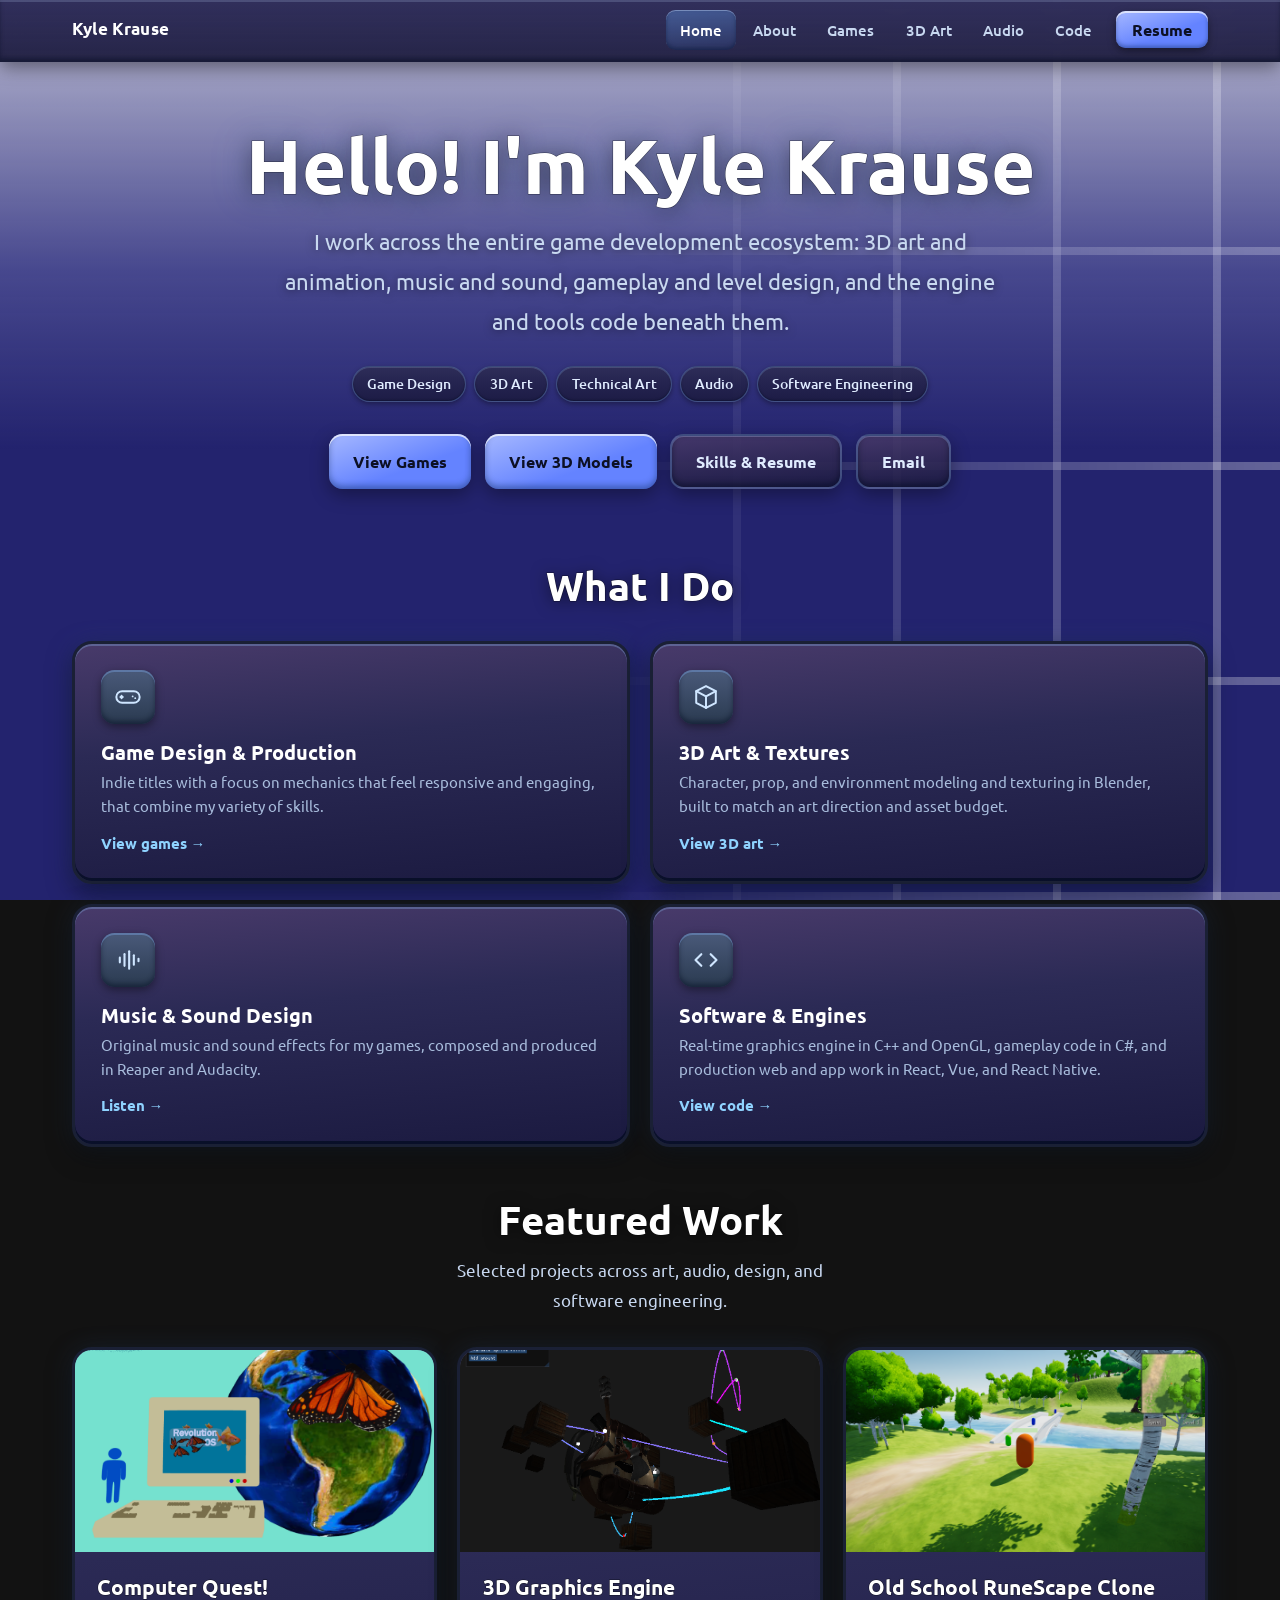
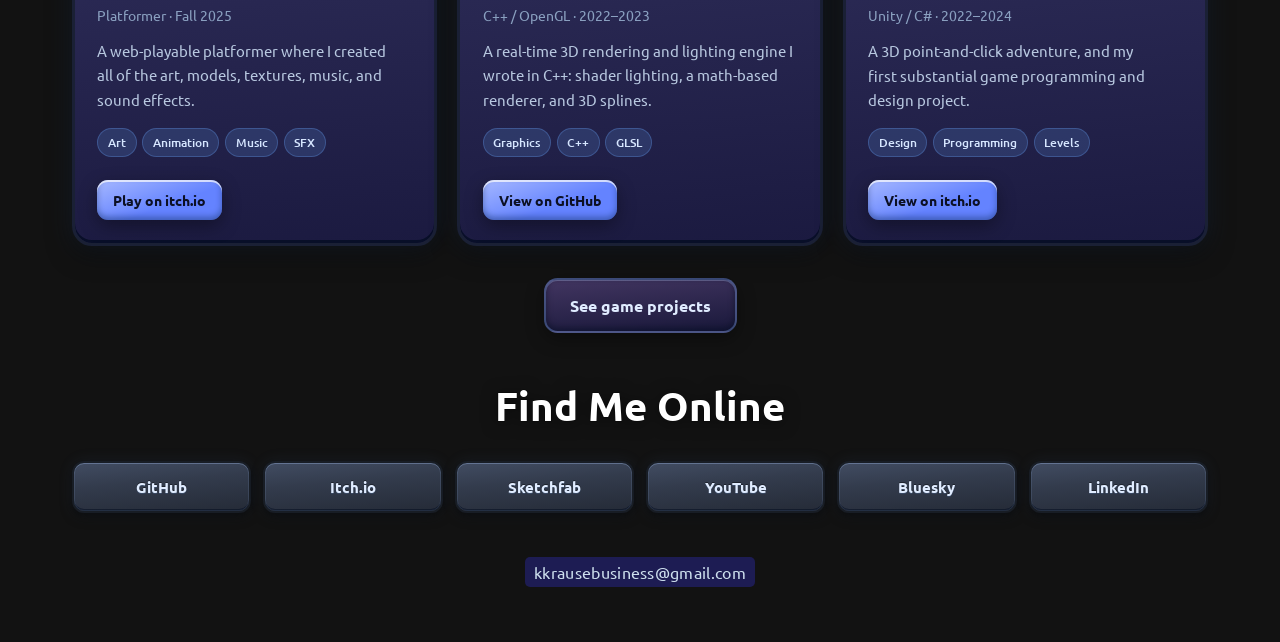
==== commit eb8470c6: "Merge branch 'main' of https://github.com/kylekrause3/kylekrause3.github.io" ====
--- a/index.html
+++ b/index.html
@@ -91,7 +91,8 @@
                 </div>
                 <div class="hero__actions">
                     <a class="btn btn--primary" href="games.html">View Games</a>
-                    <a class="btn btn--ghost" href="about.html#resume">Resume &amp; Skills</a>
+                    <a class="btn btn--primary" href="art.html">View 3D Models</a>
+                    <a class="btn btn--ghost" href="about.html">Skills &amp; Resume</a>
                     <a class="btn btn--ghost" href="mailto:kkrausebusiness@gmail.com">Email</a>
                 </div>
             </section>
--- a/css/background.css
+++ b/css/background.css
@@ -33,10 +33,10 @@
     
     /* === Grid Transform Settings === */
     --grid-rotate-x: 70deg;
-    --grid-translate-z: -1500px;
+    --grid-translate-z: -1450px;
     --grid-scale: 7;
-    --grid-width: 320%;
-    --grid-height: 300%;
+    --grid-width: 460%;
+    --grid-height: 320%;
 }
 
 /* ============================================
@@ -44,7 +44,12 @@
    ============================================ */
 .background-container {
     position: fixed;
-    inset: 0; /* Shorthand for top/right/bottom/left: 0 */
+    top: 0;
+    left: 0;
+    width: 100%;
+    height: 100vh;
+    height: 100dvh;
+    height: 100lvh; /* large viewport = iOS Safari full screen height */
     overflow: hidden;
     z-index: -1;
     background: var(--bg-primary);
@@ -80,6 +85,16 @@
     /* GPU acceleration */
     will-change: transform;
     backface-visibility: hidden;
+
+    /* Fade the plane out at the far edge and at the left/right edges */
+    -webkit-mask-image:
+        linear-gradient(to top, #000 0%, #000 28%, transparent 62%),
+        linear-gradient(to right, transparent 0%, #000 12%, #000 88%, transparent 100%);
+    -webkit-mask-composite: source-in;
+    mask-image:
+        linear-gradient(to top, #000 0%, #000 28%, transparent 62%),
+        linear-gradient(to right, transparent 0%, #000 12%, #000 88%, transparent 100%);
+    mask-composite: intersect;
 }
 
 /* Grid movement animation - seamless loop */
--- a/components/site-nav/site-nav.css
+++ b/components/site-nav/site-nav.css
@@ -32,7 +32,7 @@
     font-weight: 700;
     font-size: 1.05rem;
     color: #ffffff;
-    text-shadow: 0 0 18px rgba(100, 160, 255, 0.35);
+    /* text-shadow: 0 0 18px rgba(100, 160, 255, 0.35); */
     letter-spacing: 0.01em;
     white-space: nowrap;
 }
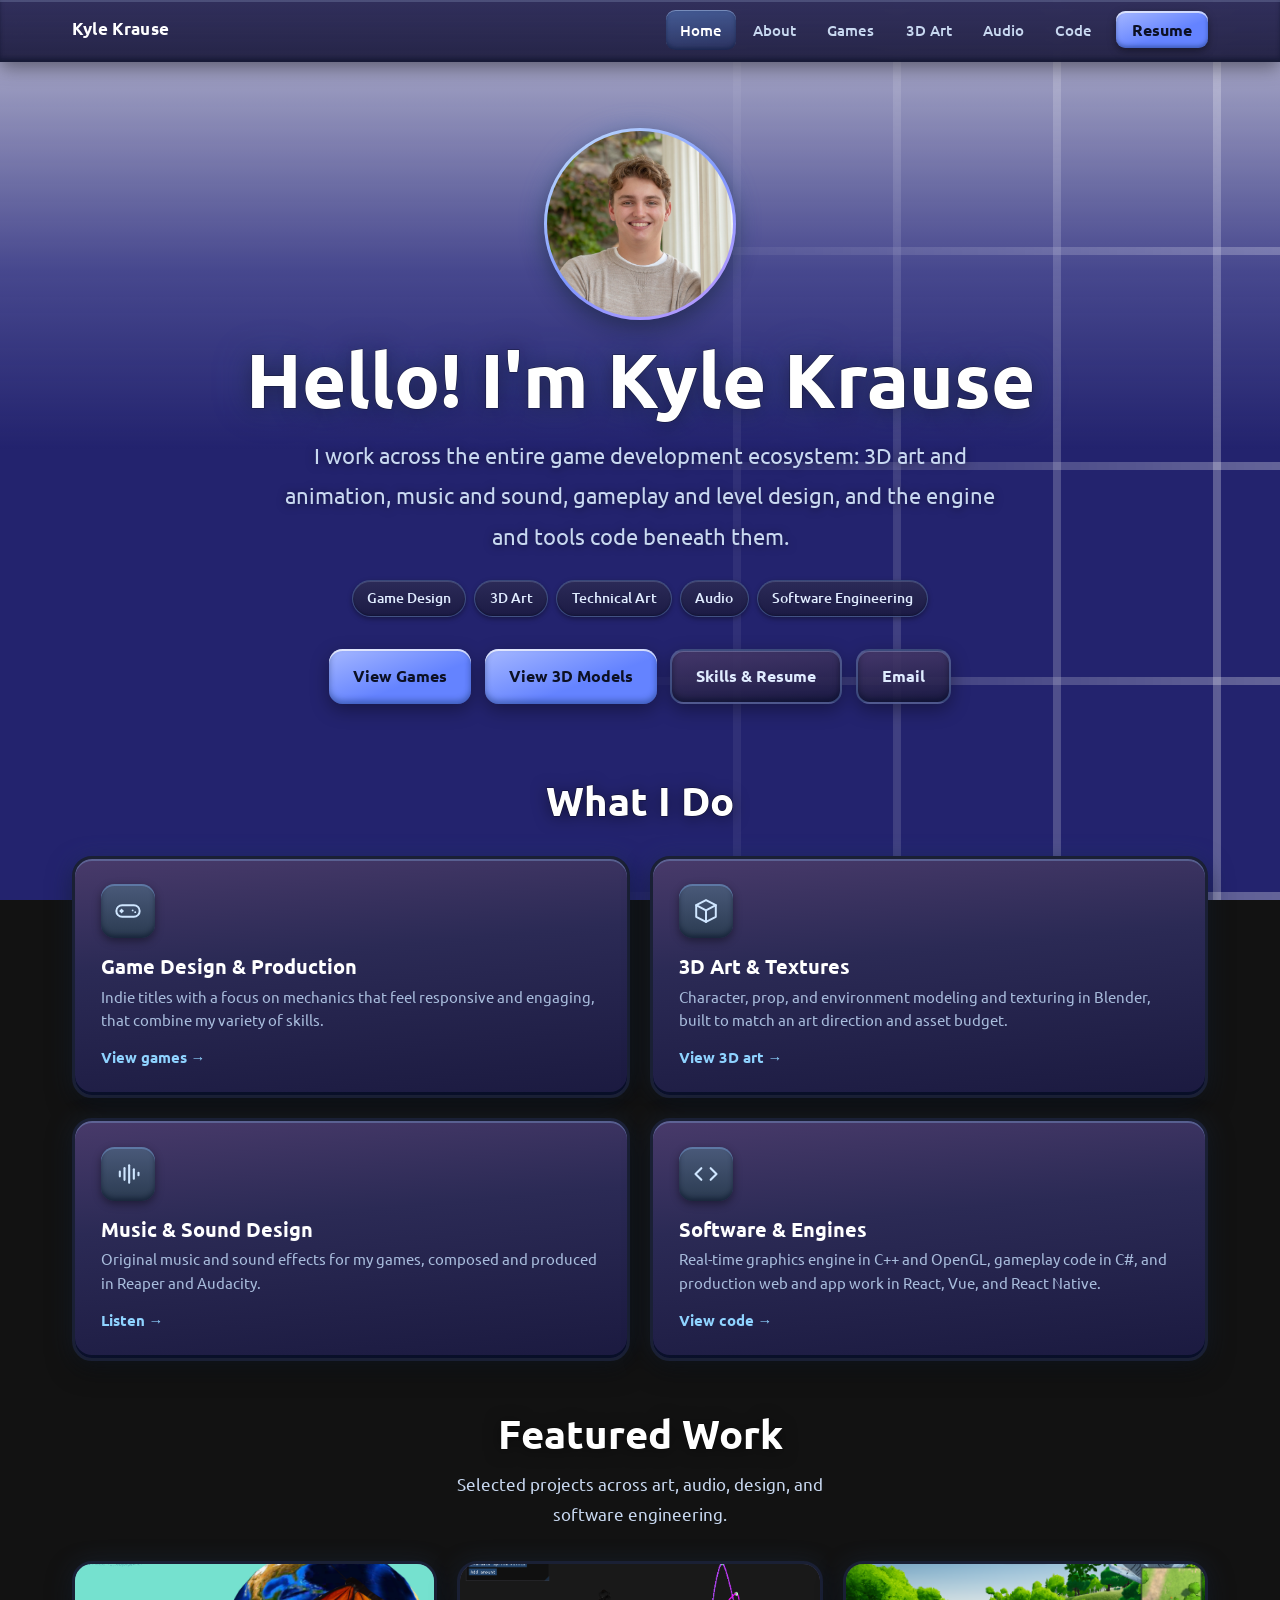
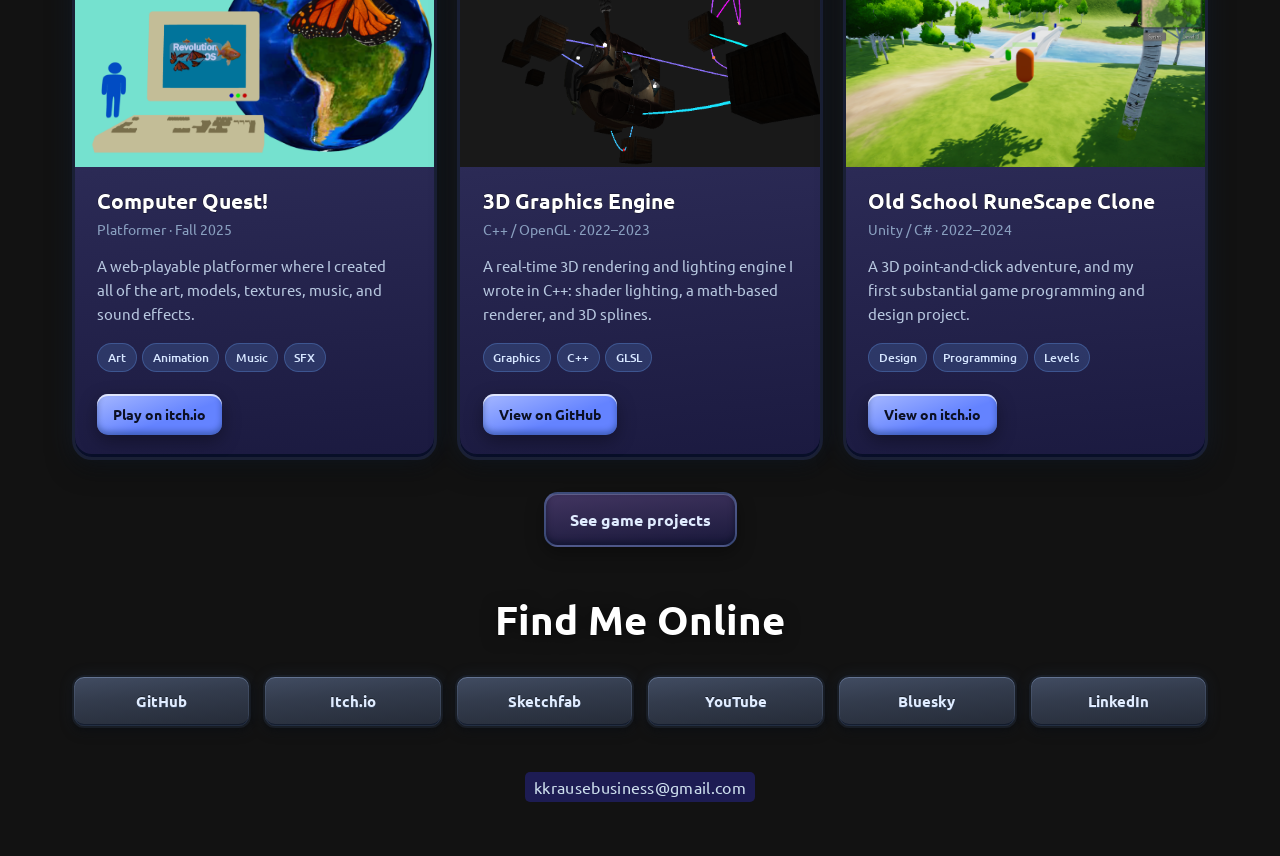
==== commit ec60c871: "add portrait to site" ====
--- a/index.html
+++ b/index.html
@@ -74,6 +74,17 @@
 
             <!-- ============ HERO ============ -->
             <section class="hero">
+                <!-- Drop a square headshot at assets/images/portrait.jpg to replace the initials. -->
+                <div class="hero__portrait">
+                    <img
+                        class="hero__portrait-image"
+                        src="assets/images/portrait.jpg"
+                        alt="Portrait of Kyle Krause"
+                        width="128"
+                        height="128"
+                    >
+                    <span class="hero__portrait-fallback" aria-hidden="true">KK</span>
+                </div>
                 <!-- <span class="hero__eyebrow">Game Developer &amp; Designer</span> -->
                 <!-- <h1 class="hero__title">Hello! I'm <span class="hero__accent">Kyle Krause</span></h1> -->
                 <h1 class="hero__title">Hello! I'm Kyle Krause</h1>
--- a/components/hero/hero.css
+++ b/components/hero/hero.css
@@ -2,6 +2,55 @@
     position: relative;
     text-align: center;
     padding-block: var(--spacing-lg, 2rem) var(--spacing-md, 1.5rem);
+}
+
+.hero__portrait {
+    position: relative;
+    width: 12rem;
+    height: 12rem;
+    margin: 0.15rem auto 1.25rem;
+    border-radius: 50%;
+    overflow: hidden;
+    background: linear-gradient(145deg, #c6e4ff 0%, #7f97ff 52%, #c49bff 100%);
+    box-shadow:
+        0 8px 22px rgba(0, 0, 0, 0.45),
+        0 0 26px rgba(100, 160, 255, 0.28);
+}
+
+.hero__portrait-image,
+.hero__portrait-fallback {
+    position: absolute;
+    inset: 3px;
+    width: calc(100% - 6px);
+    height: calc(100% - 6px);
+    border-radius: 50%;
+}
+
+.hero__portrait-image {
+    object-fit: cover;
+    object-position: center 18%;
+    z-index: 1;
+    opacity: 0;
+}
+
+.hero__portrait.is-loaded .hero__portrait-image {
+    opacity: 1;
+}
+
+.hero__portrait-fallback {
+    display: grid;
+    place-items: center;
+    font-size: 2rem;
+    font-weight: 700;
+    letter-spacing: 0.04em;
+    color: #d6e6ff;
+    background: linear-gradient(180deg, rgba(45, 44, 85, 0.95), rgba(22, 24, 52, 0.95));
+    box-shadow: inset 0 1px 0 rgba(180, 200, 240, 0.22);
+}
+
+.hero__portrait.is-loaded .hero__portrait-fallback,
+.hero__portrait.is-missing .hero__portrait-image {
+    display: none;
 }
 
 .hero__eyebrow {
